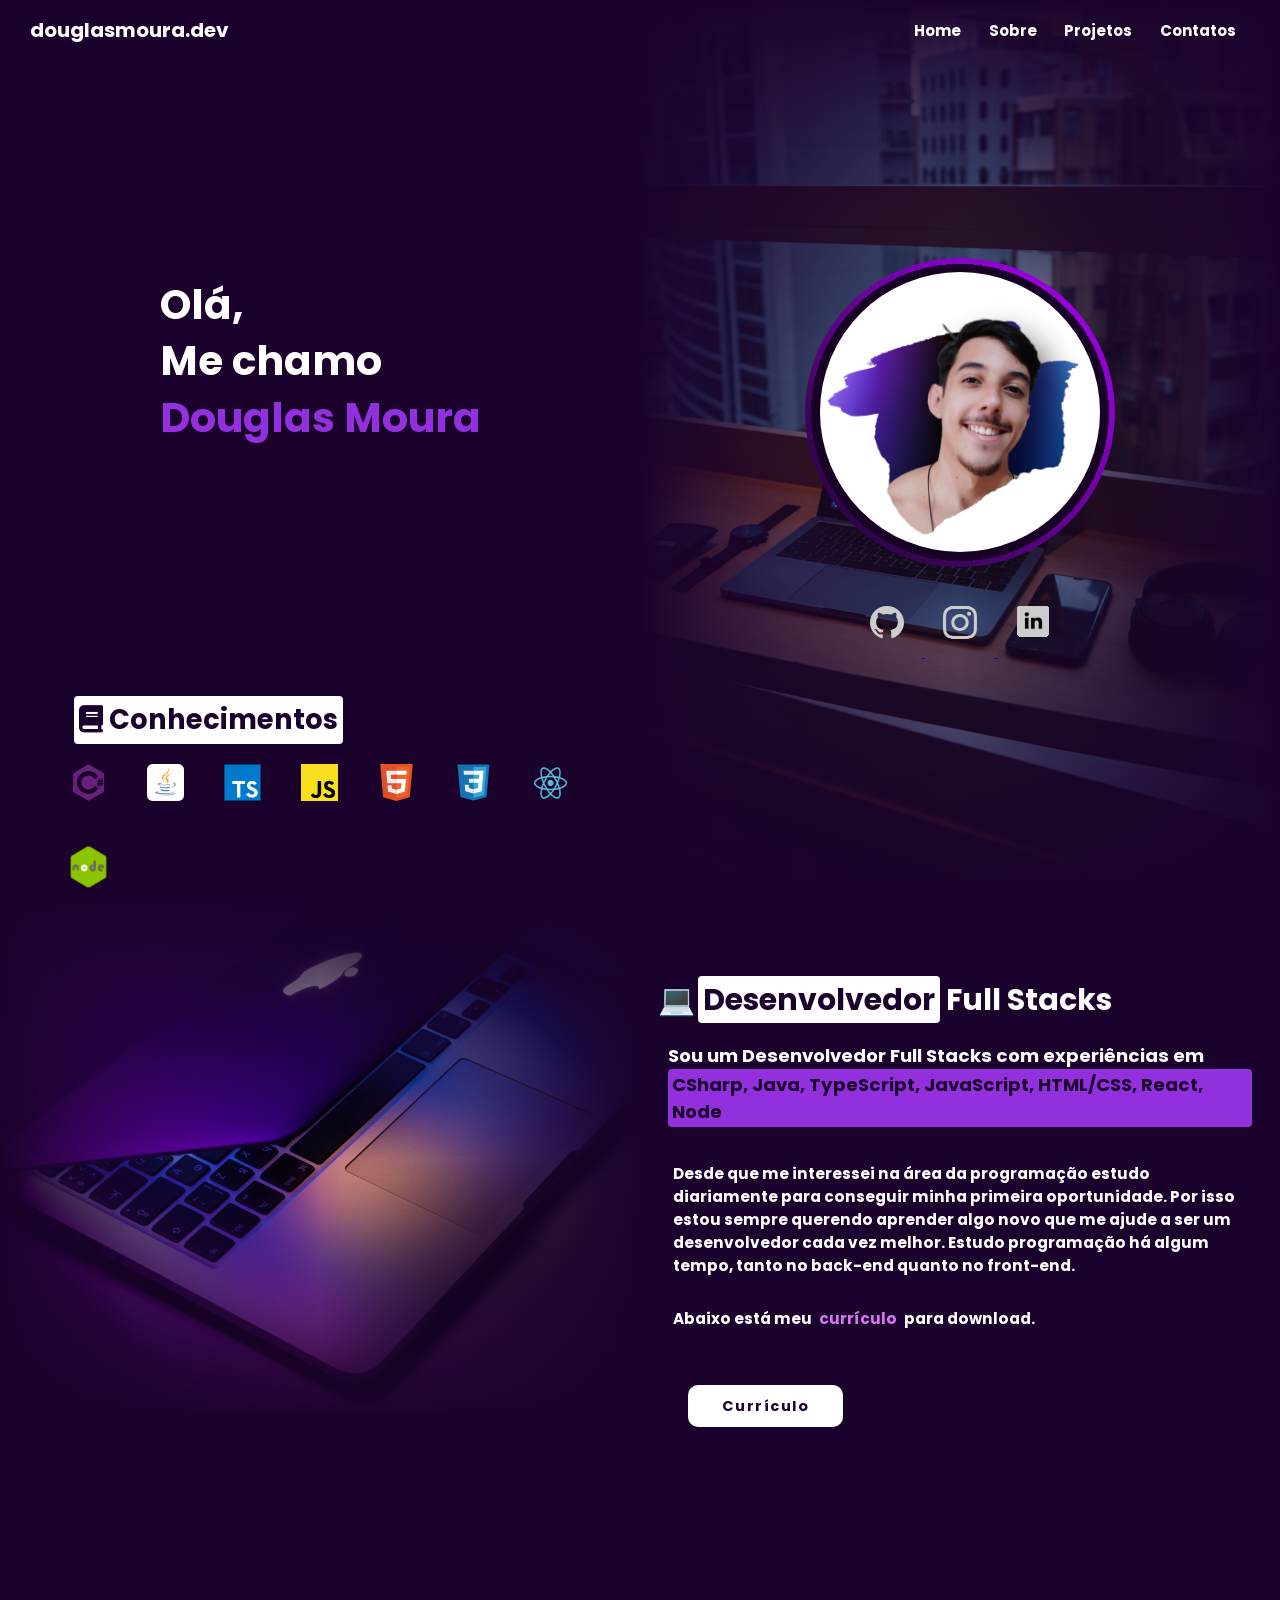
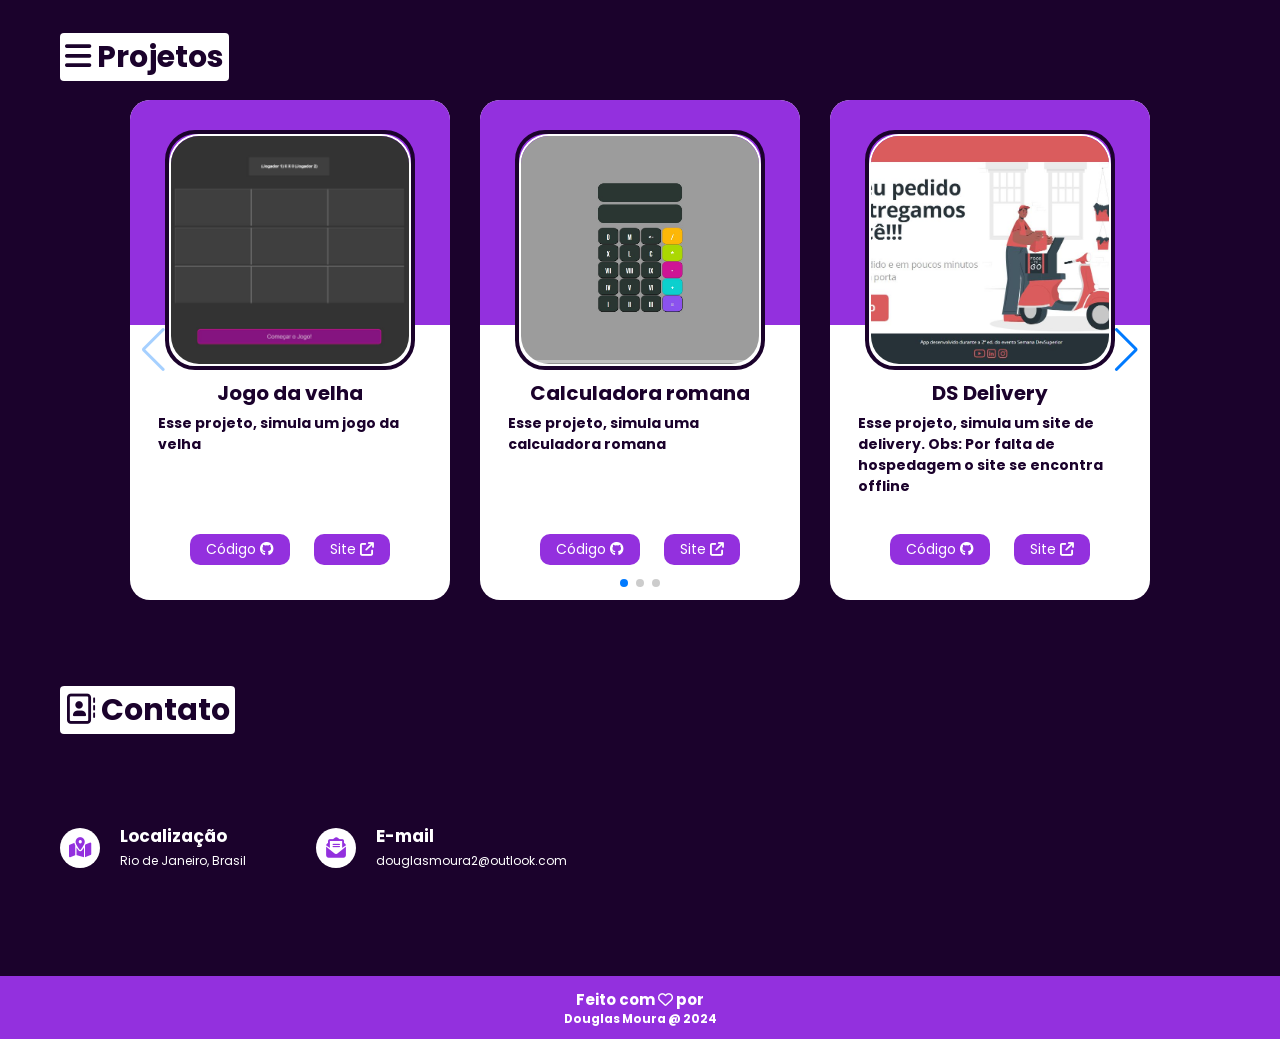
==== index.html @ cdcbdde0 "Finalizado" ====
<!DOCTYPE html>
<html lang="pt-BR">
<head>
    <meta charset="UTF-8">
    <meta name="viewport" content="width=device-width, initial-scale=1.0">

    <link rel="stylesheet" href="style.css">
    <link rel="stylesheet" href="https://cdnjs.cloudflare.com/ajax/libs/font-awesome/6.5.1/css/all.min.css" 
    integrity="sha512-DTOQO9RWCH3ppGqcWaEA1BIZOC6xxalwEsw9c2QQeAIftl+Vegovlnee1c9QX4TctnWMn13TZye+giMm8e2LwA==" 
    crossorigin="anonymous" referrerpolicy="no-referrer" />

    <link rel="stylesheet" href="https://cdn.jsdelivr.net/npm/swiper@11/swiper-bundle.min.css" />


    <title>Portfólio - Douglas Moura</title>
</head>
<body>
    <!-- Header -->
    <section id="header">
        <a class ="header-title" href="/">
            <h1>douglasmoura.dev</h1>
        </a>

        <nav class="navbar">
            <button class="menu-hamburguer"></button>
            <ul class="navbar-links">
            <li><a href="#person">Home</a></li>
            <li><a href="#about">Sobre</a></li>
            <li><a href="#projects">Projetos</a></li>
            <li><a href="#contacts">Contatos</a></li>
            </ul>
        </nav>
    </section>
    <!-- End Header -->

    <!-- Person -->
    <section id="person">
        <div class="person-content">
            <div class="person-name">
                <h1>Olá, <span></span></h1>
                <h1>Me chamo <span></span></h1>
                <h1>Douglas Moura <span></span></h1>
            </div>
            <div class="stacks-content">
                <h3><span><i class="fa-solid fa-book"></i> Conhecimentos</i></span></h3>

                    <ul class="stacks">
                        <li>
                            <div data="CSharp"><img src="./svg/csharp.svg"  alt="csharp-icon"></div>
                        </li>
                    
                        <li>
                            <div data="Java"><img src="./svg/java.svg" alt="java-icon"></div>
                        </li>
                        <li>
                            <div data="TypeScript"><img src="./svg/ts.svg" alt="ts-icon"></div>
                        </li>
                    
                        <li>
                            <div data="JavaScript"><img src="./svg/js.svg" alt="js-icon"></div>
                        </li>
                        
                        <li>
                            <div data="HTML"><img src="./svg/html.svg" alt="html-icon"></div>
                        </li>

                        <li>
                            <div data="CSS"><img src="./svg/css.svg" alt="css-icon"></div>
                        </li>
                        
                        <li>
                            <div data="React"><img src="./svg/react.svg" alt="react-icon"></div>   
                        </li>
                    
                        <li>
                            <div data="Node"> <img src="./svg/node.svg" alt="node-icon"></div>
                        </li>
                    </ul>
            </div>
        </div>

        <div class="person-background">
            <div class="wrapper-profile-photo">
                <img class="profile-photo" src="./img/photo-profile.jpg" alt="photo-douglas">
            </div>

            <div class="links">
                    <a data= "Github", href="https://github.com/douglasmoura" target="_blank">
                        <img src="./svg/logo-github.svg" alt="github-icon">
                    </a>
                    <a data= "instagram", href="https://www.instagram.com/dougras2_/" target="_blank">
                        <img src="./svg/logo-insta.svg" alt="instagram-icon"> 
                    </a>
                    <a data= "Linkedin", href="https://www.linkedin.com/in/douglasmourarj/" target="_blank">
                        <img src="./svg/logo-linkedin.svg" alt="linkedin-icon">
                    </a>
            </div>         
        </div>
    </section>
    <!-- End Person -->

    <!-- About -->
    <section id="about">
        <div class="background-about">
            <div class="img-wrapper">
                <img src="./img/img.2.jpg" alt="img2-notebook">
            </div>
        </div>

        <div class="box-about">
            <div class="section-subtitle">
                <h2>
                    <p>💻</p>
                    <p><span>Desenvolvedor</span> Full Stacks</p>
                </h2>
            </div>

            <h3>
                Sou um Desenvolvedor Full Stacks com experiências em
                <p>CSharp, Java, TypeScript, JavaScript, HTML/CSS, React, Node</p>
            </h3>

            <h4>
                Desde que me interessei na área da programação estudo diariamente para conseguir minha primeira oportunidade.
                Por isso estou sempre querendo aprender algo novo que me ajude a ser um desenvolvedor cada vez melhor.
                Estudo programação há algum tempo, tanto no back-end quanto no front-end.
            </h4>

            <h4>
                Abaixo está meu <p>currículo</p> para download.
            </h4>

            <div class="button-cta">
                <a href="public/document/CurriculoDouglas.pdf" download="Curriculo-Douglas-Moura" aria-label="Baixar Curriculo Douglas">Currículo</a>
                
            </div>
        </div>
    </section>
    <!-- End About -->

    <!-- Projects -->
    <section id="projects">
        <div class="projects-title">
            <h2>    
                <p><span><i class="fa-solid fa-bars"></i> Projetos</span></p>   
            </h2>
        </div> 

        <div class="container-projects">
            <div class="swiper mySwiper">

                <div class="swiper-wrapper">
                    
                <div class="swiper-slide">
                <div class="card-project">
                <div class="image-project">
                    <a href="https://douglasmoura.github.io/AV1-Jogo_da_velha-WEB/" target="_blank">
                        <img src="./img/Jogo-da-velha.jpg" alt="img-jogo-da-velha">
                    </a>
                </div>
                <span>Jogo da velha</span>
                <p>Esse projeto, simula um jogo da velha</p>
                <div class="cta-project">
                    <a href="https://github.com/douglasmoura/AV1-Jogo_da_velha-WEB" target="_blank">
                    Código
                    <i class="fa-brands fa-github"></i>
                    </a>
                    <a href="https://douglasmoura.github.io/AV1-Jogo_da_velha-WEB/" target="_blank">
                    Site
                    <i class="fa-solid fa-arrow-up-right-from-square"></i>
                    </a>
                </div>
                </div>
                </div>
                <div class="swiper-slide">
                <div class="card-project">
                <div class="image-project">
                    <a href="https://douglasmoura.github.io/APS-CalculadoraRomana-WEB/" target="_blank">
                    <img src="./img/calculadora-romana.jpg" alt="img-calculadora-romana">
                    </a>
                </div>
                <span>Calculadora romana</span>
                <p>Esse projeto, simula uma calculadora romana</p>
                <div class="cta-project">
                    <a href="https://github.com/douglasmoura/APS-CalculadoraRomana-WEB" target="_blank">
                    Código
                    <i class="fa-brands fa-github"></i>
                    </a>
                    <a href="https://douglasmoura.github.io/APS-CalculadoraRomana-WEB/" target="_blank">
                    Site
                    <i class="fa-solid fa-arrow-up-right-from-square"></i>
                    </a>
                </div>
                </div>
                </div>
                <div class="swiper-slide">
                <div class=" card-project">    
                <div class="image-project">
                    <a href="https://douglas-studios.netlify.app" target="_blank">
                        <img src="./img/Delivery.jpg" alt="img-delivery">
                    </a>
                </div>
                <span>DS Delivery</span>
                <p>Esse projeto, simula um site de delivery. Obs: Por falta de hospedagem o site se encontra offline</p>
                <div class="cta-project">
                    <a href="https://github.com/douglasmoura/dsdeliver-sds2" target="_blank">
                    Código
                    <i class="fa-brands fa-github"></i>
                    </a>
                    <a href="https://douglas-studios.netlify.app" target="_blank">
                    Site
                    <i class="fa-solid fa-arrow-up-right-from-square"></i>
                    </a>
                </div>
                </div>
                </div>
                <div class="swiper-slide">
                <div class=" card-project">
                <div class="image-project">
                    <a href="https://douglasmoura-dsvendas.netlify.app" target="_blank">
                    <img src="./img/Vendas.jpg" alt="img-vendas">
                    </a>
                </div>
                <span>DS Vendas</span>
                <p>Esse projeto, simula um site de vendas. Obs: Por falta de hospedagem o site se encontra offline</p>
                <div class="cta-project">
                    <a href="https://github.com/douglasmoura/projeto-sds3" target="_blank">
                    Código
                    <i class="fa-brands fa-github"></i>
                    </a>
                    <a href="https://douglasmoura-dsvendas.netlify.app" target="_blank">
                    Site
                    <i class="fa-solid fa-arrow-up-right-from-square"></i>
                    </a>
                </div>
                </div>
                </div>
                <div class="swiper-slide">
                    <div class="card-project">
                <div class="image-project">
                    <a href="https://dsmovie-douglasmoura.netlify.app" target="_blank">
                    <img src="./img/Filmes.jpg" alt="img-filmes">
                    </a>
                </div>
                <span>DS Movie</span>
                <p>Esse projeto, simula um site de filmes. Obs: Por falta de hospedagem o site se encontra offline</p>
                <div class="cta-project">
                    <a href="https://github.com/douglasmoura/dsmovie" target="_blank">
                    Código
                    <i class="fa-brands fa-github"></i>
                    </a>
                    <a href="https://dsmovie-douglasmoura.netlify.app" target="_blank">
                    Site
                    <i class="fa-solid fa-arrow-up-right-from-square"></i>
                    </a>
                </div>
                </div>
                </div>
            </div>
            <div class="swiper-button-next"></div>
            <div class="swiper-button-prev"></div>
            <div class="swiper-pagination"></div>
            </div>

    </section>
    <!-- End Projects -->

    <!-- Contacts -->
    <section id="contacts">
        <div class="contact-icon-content">
            <h2><span><i class="fa-regular fa-address-book"></i> Contato</span></h2>
        </div>
        <div class="contacts-icons-wrapper">
            <div class="contact-icon-content">
                <div class="contact-icon">
                    <i class="fa-solid fa-map-location-dot"></i>
                </div>
                <div class="contact-info">
                    <span>Localização</span>
                    <p>Rio de Janeiro, Brasil</p>
                </div>
            </div>
            <div class="contact-icon-content">
                <div class="contact-icon">
                    <i class="fa-solid fa-envelope-open-text"></i>
                </div>
                <div class="contact-info">
                    <span>E-mail</span>
                    <a href="mailto:douglasmoura2@outlook.com">douglasmoura2@outlook.com</a>
                </div>
            </div>
        </div>
    </section>
    <!-- End Contacts -->

    <!-- Footer -->

    <section id="footer">
        <div class="container-footer">
            <h2>Feito com <i class="fa-regular fa-heart"></i> por</h2>
            <h3>Douglas Moura @ 2024</h3>
        </div>
    </section>

    <!-- End Footer -->

    <!-- Swiper JS -->
    <script src="https://cdn.jsdelivr.net/npm/swiper@9/swiper-bundle.min.js"></script>

    <script src="script.js"></script>
</body>
</html>
---- style.css ----
@import url('https://fonts.googleapis.com/css2?family=Poppins:wght@400;500;700&display=swap');

/* Person */
*{
    margin: 0px;
    padding: 0px;
    box-sizing: border-box;
}

:root{
--color-white: white;
--color-background: rgb(27, 2, 44);
--color-purple: rgb(147, 48, 222);
}

html {
    scroll-behavior: smooth;
    font-size: 10px;
    background: var(--color-background);
}

body {
    font-family: 'Poppins', sans-serif;
}
/* Header */

#header {
    display: flex;
    justify-content: space-between;
    align-items: center;

    width: 100%;

    padding: 15px 30px;
    position: fixed;

    background: transparent;
    transition: all .3s ease-out;
    z-index: 2;
}

.header-title {
    text-decoration: none;
}

.header-title h1{
    color: var(--color-white);
    font-size: 2rem;

    transition: opacity .3s ease;
}

.header-title h1:hover{
    opacity: .8;  
    cursor: pointer;
}

.navbar{
    max-width: 350px;
    width: 100%;
}

.navbar-links{
    display: flex;
    align-items: center;
    justify-content: space-around;

    width: 100%;
}

.navbar-links li{
    list-style: none;

}

.navbar-links li a{
    text-decoration: none;
    color: var(--color-white);

    font-size: 1.5rem;
    font-weight: 700; 
}

.navbar-links li a:hover{
    opacity: .8; 
    cursor: pointer;
}

.menu-hamburguer {
    display: none;
}

@media (max-width: 560px) {
    .navbar {
        display: flex;
        justify-content: end;
    }

    .navbar-links {
        display: flex;
        flex-direction: column;

        width: 50%;
        height: 100vh;

        position: fixed;
        right: 0;
        top: 0;
        background: var(--color-purple);
        clip-path: circle(100px at 90% -20%); 
        pointer-events: none;
        transition: .6s ease-out;
    }
    .menu-hamburguer {
        display: block;
    
        padding: 0;
        margin-bottom: .4rem;
        border: none;
        border-top: 3px solid var(--color-white);
    
        background: transparent;
        transition: all .3s ease-in-out;
    
        z-index: 1;
    }
    
    .menu-hamburguer:hover {
        opacity: .8;
        cursor: pointer;
    }
    
    .menu-hamburguer::before,
    .menu-hamburguer::after {
        content: "";
        display: block;
        width: 25px;
        height: 3px;
    
        margin-top: .6rem;
    
        background: var(--color-white);
    }
    
    
      /* ATIVO */
    
    .navbar.active .navbar-links {
        clip-path: circle(1400px at 90% -18%);
        pointer-events: all;
    }
    
    .navbar.active .menu-hamburguer {
        border-top-color: transparent;
    }
    
    .navbar.active .menu-hamburguer::before {
        transition: all .2s ease-in-out;
        transform: rotate(-45deg) translate(-2px, -1px);
    }
    
    .navbar.active .menu-hamburguer::after {
        transition: all .2s ease-in-out;
        transform: rotate(45deg) translate(-7px, -5px);
    }
    
}

@media (min-width: 1840px) {
.header-title h1 {
    font-size: calc(1vw + .8rem);
}

.navbar {
    max-width: 25vw;
}

.navbar-links li {
    margin: 1rem;
}

.navbar-links li a {
    font-size: calc(1vw + .3rem);
}
}

/* End Header */

/* Person */
#person{
    height: 100vh;
    width: 100%;
    
    display: flex;
    align-items: center;

    background: var(--color-background);
}

.person-content{
    height: 100%;
    width: 50%;

    padding: 3rem;

    display: flex;
    justify-content: center;
    align-items: center;

    flex-direction: column;

    background: var(--color-background);
}

.person-content div h1 {
    padding: 0px 4px;
    color: transparent;

    position: relative;

    font-size: calc(2vw + 1.5rem);
    line-height: calc(3vw + 1.8rem);

    animation:written_text .8s ease forwards;
    
    
}

.person-content div h1:nth-child(1){
    animation-delay: .5s; 
}
.person-content div h1:nth-child(2){
    animation-delay: 1s;  
}
.person-content div h1:nth-child(3){
    animation:written_text_name 0.8s ease forwards;
    animation-delay: 1.5s;   
}

.person-content div h1 span{
    position: absolute; 
    top: 0p;
    left: 0p;

    width: 0px;
    height: 100%;
    background: var(--color-background);

    animation:written_text_box 2.5s ease;
}

.stacks-content{
    display: flex;
    justify-content: center;

    margin: 5rem 0rem 2rem;
    flex-direction: column;

    padding: 0px 20px;
}

.person-name {
    margin-top: 11rem;
    padding: 200px 20px;
}

.stacks-content h3 {
    padding: 0px 4px;
    color: transparent;

    position: relative;

    font-size: calc(1.5vw + .8rem);
    
    margin-left: 20px;
}


.stacks-content h3 span{
    padding: 3px 5px;
    border-radius: 4px;
    display: inline-block;
    color: var(--color-background);
    background: var(--color-white);
    
    
}

.stacks{
    display: flex;
    align-items: center;
    flex-wrap: wrap;
    flex-direction: row;
}

.stacks li{
    display: flex;
    align-items: center;

    position: relative;

    margin: 10px;
    padding: 10px;

    list-style: none;
}

.stacks li img{
    width: calc(2.5vw + 0.5rem);
    height: auto;

    transition: transform .3s;

}

.stacks li div img:hover{
    transform: scale(1.2);
    cursor: pointer;
}

.stacks li div:hover::after{
    content: attr(data);
    position: absolute;
    
    top: 8rem;
    left: 20px;
    width: 20px;
    height: 20px;

    color: var(--color-white);
    font-size: 1.25vh;
}

/* sm */
@media (max-width: 376px) {
    .person-name {
    padding: 0px 10px;
    }

    .stacks-content {
    padding: 0px 10px;
    }

    .stacks-content h3 {
    margin-left: 10px;
    }

    .stacks {
    margin-top: 10px;
    }

    .stacks li {
    margin: 0px;
    }

    .stacks li img {
    width: calc(3.5vw + 0.5rem);
    }

    .stacks li div:hover::after{
        top: calc(5vw + 1rem);
        left: calc(1vw + 0.5rem);
    }
}

/* sm -> md */
@media (min-width: 377px) and (max-width: 768px) {
    .person-name {
    padding: 0px 10px;
    }

    .stack-content {
    padding: 0px 15px;
    }

    .stacks-content h3 {
    margin-left: 10px;
    }

    .stacks {
    margin-top: 10px;
    }

    .stacks li {
    margin: 0px;
    }

    .stacks li img {
    width: calc(3.2vw + 0.5rem);
    }

    .stacks li div:hover::after{
        top: calc(5vw + 1rem);
        left: calc(1vw + 0.5rem);
    }
}

@media (max-width: 1000px) and (orientation: landscape) {
    .stacks li div:hover::after {
    font-size: 1.3vw;
    }

    .stacks-content h3 {
    font-size: 1vw;
    }
}

.person-background{
    height: 100vh;
    width: 50%;

    display: flex;
    justify-content: center;
    align-items: center;

    position: relative;
    flex-direction: column;

    background-image: url(./img/img1.jpg);
    background-size: cover;
    background-position: top center;

    z-index: 1;
}

.person-background::after{
    content: "";
    position: absolute;
    top: 0;
    left: 0;

    height: 100%;
    width: 100%;

    z-index: -1;

    background: 
    linear-gradient(270deg, transparent 50%, var(--color-background)),
    linear-gradient(180deg, transparent 50%, var(--color-background)),
    linear-gradient(90deg, transparent 50%, var(--color-background)),
    linear-gradient(0deg, transparent 50%, var(--color-background))
}

.wrapper-profile-photo{
    display: flex;
    justify-content: center;
    align-items: center;
    
    padding: calc(1vw + 0.2rem);
    margin: 20px 15px;

    border-radius: 50%;

    background: 
    radial-gradient(rgba(0,0,0,0.15), 67%, transparent 0),
    radial-gradient(rgb(27, 2, 44), 68%, transparent 0),
    linear-gradient(to top right, rgb(25, 4, 39) 0%, rgb(173, 2, 252) 100%);

}

.profile-photo{
    max-width: 280px;
    width: 100%;
    border-radius: 50%;
}

.links a img{
    width: calc(2vw + 0.8rem);
    height: calc(2vw + 0.8rem);

    margin: calc(0.8vw + 0.8rem);
    filter: brightness(.8);
    transition: all transform .3s ease; 
}

.links a img:hover{
    transform: scale(1.2);
    filter: brightness(1);
}

.links a img:hover::after{
    content: attr(data);
    position: absolute;
    top: 50px;
    left: .3rem;
    
    font-size: 1.5rem;
    width: 20px;
    height: 20px;

    color: var(--color-white);
}

@media (max-width: 768px) {
    .links a img {
    width: 20px;
    height: 20px;
    }
}


@media (max-width: 1440px) and (orientation: landscape) {
    .profile-photo {
    width: 45vh;
    }
}

@media (min-width: 1440px) {
    .profile-photo {
    width: 25vw;
    max-width: initial;
    }
}
/* End Person */

/* About */
#about{
    height: auto;
    width: 100%;
    background: var(--color-background);

    display:flex;
    color: var(--color-white);
}

.background-about{
    width: 50%;
    height: 100%;

    display: flex;
    justify-content: center;
    align-items: center;
}

.img-wrapper{
    height: 100%;
    width: 100%;
    
    position: relative;
}

.img-wrapper::after{
    content: "";
    position: absolute;
    top: 0;
    left: 0;

    height: 100%;
    width: 100%;


    background: 
    linear-gradient(.75turn, transparent 50%, var(--color-background)),
    linear-gradient(.50turn, transparent 50%, var(--color-background)),
    linear-gradient(.25turn, transparent 50%, var(--color-background)),
    linear-gradient(.0turn, transparent 50%, var(--color-background))

}

.img-wrapper img{
    height: 100%;
    width: 100%;

    object-fit: cover;
}

.box-about{
    display: flex;
    justify-content: center;
    flex-direction: column;

    width: 50%;
    padding: 3rem;
    margin: 6rem 0rem;
}

.box-about h3{
    margin: 3rem;
    font-size: calc(.8vw + .8rem);
}

.box-about h3 p{
    display: inline-block;

    width: fit-content;
    padding: 2px 4px;
    border-radius: 4px;

    color: var(--color-background);
    background: var(--color-purple);
}

.box-about h4{
    margin: 1rem 3rem;
    font-size: calc(.8vw + .5rem);
}

.box-about h4 p{
    display: inline;
    padding: 2px 4px;

    color: rgb(212, 118, 246);
    
}

.section-subtitle h2 p {
    display: inline-block;
    font-size: calc(1.4vw + 1.2rem);
}

.section-subtitle h2 p:nth-child(2) span{
    padding: 3px 5px;
    border-radius: 4px;

    color: var(--color-background);
    background: var(--color-white); 
}

.button-cta{
    display: flex;

    max-width: 190px;
    margin: 4rem 3rem;
}

.button-cta a{
    display: inline-block;

    padding: calc(0.2vw + 0.8rem) calc(2vw + 0.8rem);
    margin-bottom: 3rem;

    font-size: calc(.7vw + .55rem);
    font-family: 'Poppins', sans-serif;
    font-weight: 700;
    letter-spacing: .15rem;
    
    color: var(--color-background);
    background: var(--color-white);
    text-align: center;
    text-decoration: none;


    border-radius: 10px;
    cursor: pointer;
}

.button-cta a:hover{
    opacity: .7;
    transform: scale(1.05);
}

/* sm */
@media (max-width: 375px) {
    .box-about {
    padding: 1rem
    }

    .section-subtitle p {
    font-size: 2rem;
    }

    .box-about h3 {
    margin: 2rem 1rem;
    }

    .box-about h4 {
    margin: 1rem;
    }

}

@media (min-width: 376px) and (max-width: 768px) {
    .box-about {
    padding: 1.3rem;
    }

    .section-subtitle p {
    font-size: 2rem;
    }

    .box-about h3 {
    margin: 1.5rem 1rem;
    }

    .box-about h4 {
    margin: 1.5rem;
    }
}

@media (min-width: 768px) and (max-width: 1440px) {
    .box-about {
    padding: 1.8rem;
    }

    .section-subtitle p {
    font-size: 2.5rem;
    }

    .box-about h3 {
    margin: 2rem 1rem;
    }

    .box-about h4 {
    margin: 1.5rem;
    }
}

/* End About */

/* Projects */
#projects{
    height: auto;
    width: 100%;
    background: var(--color-background);

    display:flex;
    flex-direction: column;

}

.projects-title h2{
    margin-top: 60px;
    padding: 0rem 0rem 0rem 6rem;

    font-size: 3rem;
    display: inline-block;
    
}

.projects-title span{
    
    padding: 3px 5px;
    border-radius: 4px;

    color: var(--color-background);
    background: var(--color-white); 
}

.container-projects{
    height: 100%;
    width: 100%;

    display: flex;
    justify-content: center;
    align-items: center;
}

.swiper{
    height: 500px;
    width: 100%;
    max-width: 1020px;
    
    display: flex;
    align-items: center;
    justify-content: center;
    flex-direction: row;

    height: 500px;
    margin-top: 2rem;
    padding: 0px 20px;

    color: var(--color-background); 

}
.card-project{
    height: 100%;
    width: 100%;

    padding: 30px 20px 20px;
    
    position: relative;
    background: var(--color-white);

    display: flex;
    align-items: center;
    flex-direction: column;

    border-radius: 20px;

    z-index: 1;
}

.card-project::after{
    content: "";
    position: absolute;
    top: 0;
    left: 0;

    height: 45%;
    width: 100%;

    background: var(--color-purple);
    border-radius: 20px 20px 0px 0px;

    z-index: -1;
}

.image-project {
    max-height: 240px;
    max-width: 250px;

    height: 100%;
    width: 100%;
    position: relative;
    
    overflow: hidden;
    border-radius: 30px;
    

    border:  4px solid var(--color-background);

    margin: 0 auto;
}

.image-project a img {
    height: 100%;
    width: 100%;
    object-fit: cover;

    border-radius: 30px;
    
    position: absolute;
    top: 0;
    left: 0;
    
    border: 2px solid var(--color-white);

    transition: transform .3s ease-out;
    cursor: pointer;
}

.image-project img:hover {
    transform: scale(1.1);
}

.card-project span{
    color: var(--color-background);
    font-weight: bold;
    font-size: 2rem;

    margin: .75rem auto .5rem auto;
}

.card-project p{
    color: var(--color-background);
    font-weight: bold;
    font-size: 1.4rem;
    margin: 0rem .75rem;
}

.cta-project {
    width: 200px;
    margin: auto auto 15px auto;

    display: flex;
    align-items: center;
    justify-content: space-between;
}

.cta-project a{
    padding: 5px 16px;
    font-size: 1.4rem;
    
    color: var(--color-white);
    background: var(--color-purple);

    border-radius: 10px;

    text-decoration: none;

    transition: opacity .3s ease;
    
}

.cta-project a:hover{
    opacity: .7;
    transform: scale(1.1);
    
    
}
@media (max-width: 375px) {
    .swiper-slide span {
    font-size: 1.5rem;
    }

    .swiper-slide p {
    font-size: 1rem;
    }
}

@media (max-width: 1000px) {
    .swiper {
    max-width: 700px;
    }
}

@media (max-width: 700px) {
    .swiper {
    max-width: 350px;
    }
}

@media (min-width: 1840px) {
    .projects-title h2 {
    font-size: calc(1.4vw + 1.8rem);
    }

    .swiper {
    max-width: calc(30vw + 15rem + 30%);
    height: calc(19vw + 22.5rem);
    }

    .image-project {
    max-width: calc(10vw + 11rem);
    max-height: calc(10vw + 10rem);
    }

    .card-project span {
    font-size: calc(1vw + .25rem);
    margin: 0.5vw auto 0.5vw;
    }

    .card-project p {
    font-size: calc(.7vw + .2rem);
    }

    .cta-project {
    width: auto;
    }

    .cta-project a {
    padding: 1rem 2rem;
    font-size: 0.8vw;
    margin-right: 1vw;
    }
}

/* End Projects*/

/* Contacts */
#contacts{
    display: flex;
    flex-direction: column;

    width: 100%;

    margin: 3vw 0vw 5vw;
    background: var(--color-background);

    color: var(--color-white);
}

.contact-icon-content h2{
    margin: 3rem 3rem 3rem 0rem;
    padding: 1rem 1rem 1rem 0rem;

    font-size: 3rem;
}

.contact-icon-content h2 span{
    
    padding: 3px 5px;
    border-radius: 4px;

    color: var(--color-background);
    background: var(--color-white); 
}
.contacts-icons-wrapper{
    display: flex;
    align-items: center;
    flex-direction: row;
    flex-wrap: wrap;
}

.contact-icon-content{
    display: flex;
    align-items: center;
    flex-direction: row;

    margin: 0rem 0rem 3rem 5rem;
    padding: 1rem;
}

.contact-icon{
    height: 40px;
    width: 40px;

    display: flex;
    justify-content: center;
    align-items: center;

    margin-right: 2rem;

    background: var(--color-white);
    padding: 1rem;
    border-radius: 50%;

}

.contact-icon i{
    font-size: 2rem;
    color: var(--color-purple);
}

.contact-info span{
    font-size: 1.7rem;
    font-weight: bold;

}

.contact-icon p{
    margin: .25rem 0rem;
}

.contact-info p{
    font-size: 1.2rem;
    display: block;
    margin: .25rem 0rem;

    text-decoration: none;
    color: var(--color-white);

}

.contact-info a{
    font-size: 1.2rem;
    display: block;
    margin: .25rem 0rem;

    text-decoration: none;
    color: var(--color-white);

}

.contact-info a:hover{
    transition: color .3 ease;
    color: var(--color-purple);

}

@media (min-width: 1840px) {
    .contact-icon-content h2 {
    font-size: calc(1.4vw + 1.8rem);
    }

    .contact-icon {
    width: 3vw;
    height: 3vw;
    }

    .contact-icon i {
    font-size: 1vw;
    }

    .contact-info span {
    font-size: 1.1vw;
    }

    .contact-info p {
    font-size: .7vw;
    }

    .contact-info a {
    font-size: .7vw;
    }
}

/* End Contacts */

/* Footer */

#footer{
    height: auto;
    width: 100%;

    padding: calc(.1vw + 1rem) 0vw;

    display: flex;
    justify-content: center;
    align-items: center;

    margin-top: auto;


    /*background: rgb(123, 42, 166);*/
    background: var(--color-purple);
}

.container-footer{
    
    display: flex;
    justify-content: center;
    align-items: center;

    flex-direction: column;

    color: var(--color-white);

}

.container-footer h2 i{
    transition: transform .3 ease;
}

.container-footer h2 i:hover{
    transform: scale(1.2);
    cursor: pointer;
}

@media (min-width: 1840px) {
    .container-footer h2 {
    font-size: calc(1vw + .2rem);
    }

    .container-footer h3 {
    font-size: .8vw;
    }
}

@keyframes written_text { 
    100%{
        color: var(--color-white);
}
}

@keyframes written_text_name { 
    100%{
        color: var(--color-purple);
}
}

@keyframes written_text_box { 
    50%{
        width: 100%;
        left: 0;
}
    100%{
        width: 0;
        left: 100%;
}
}
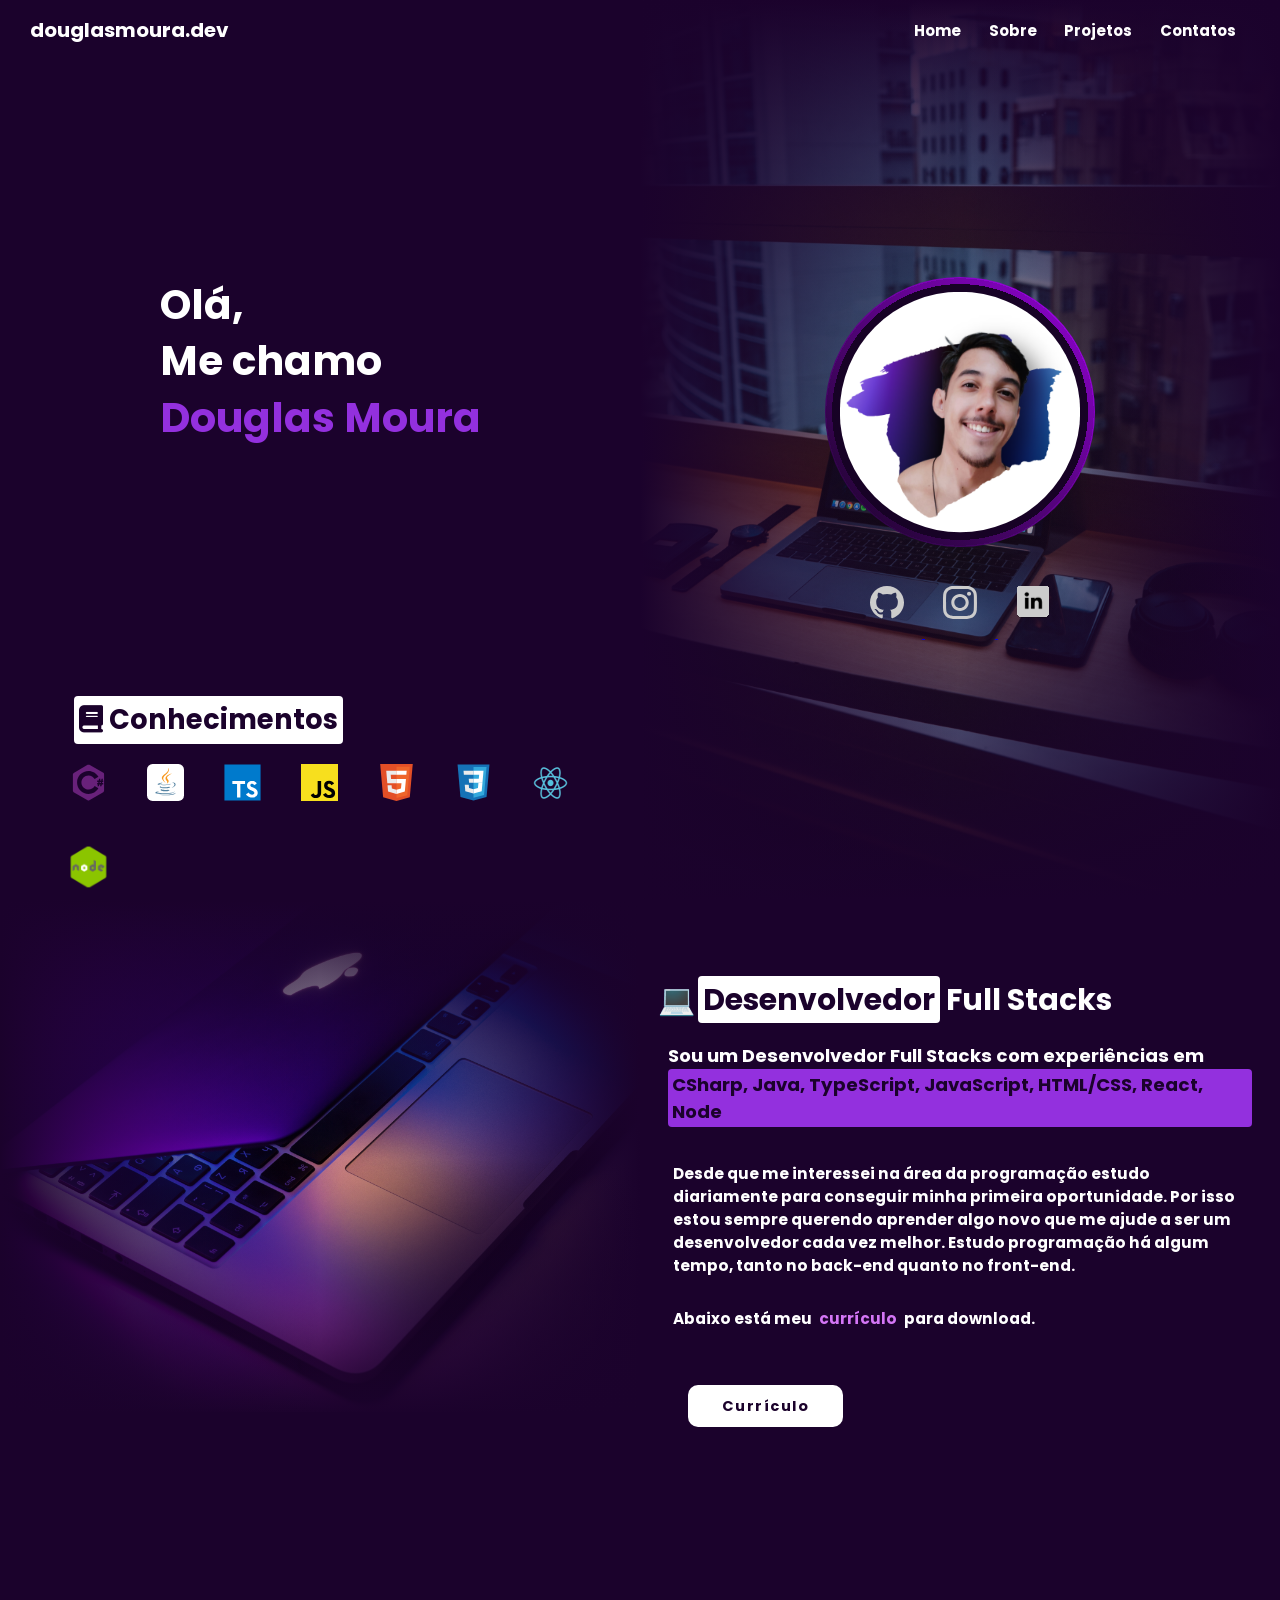
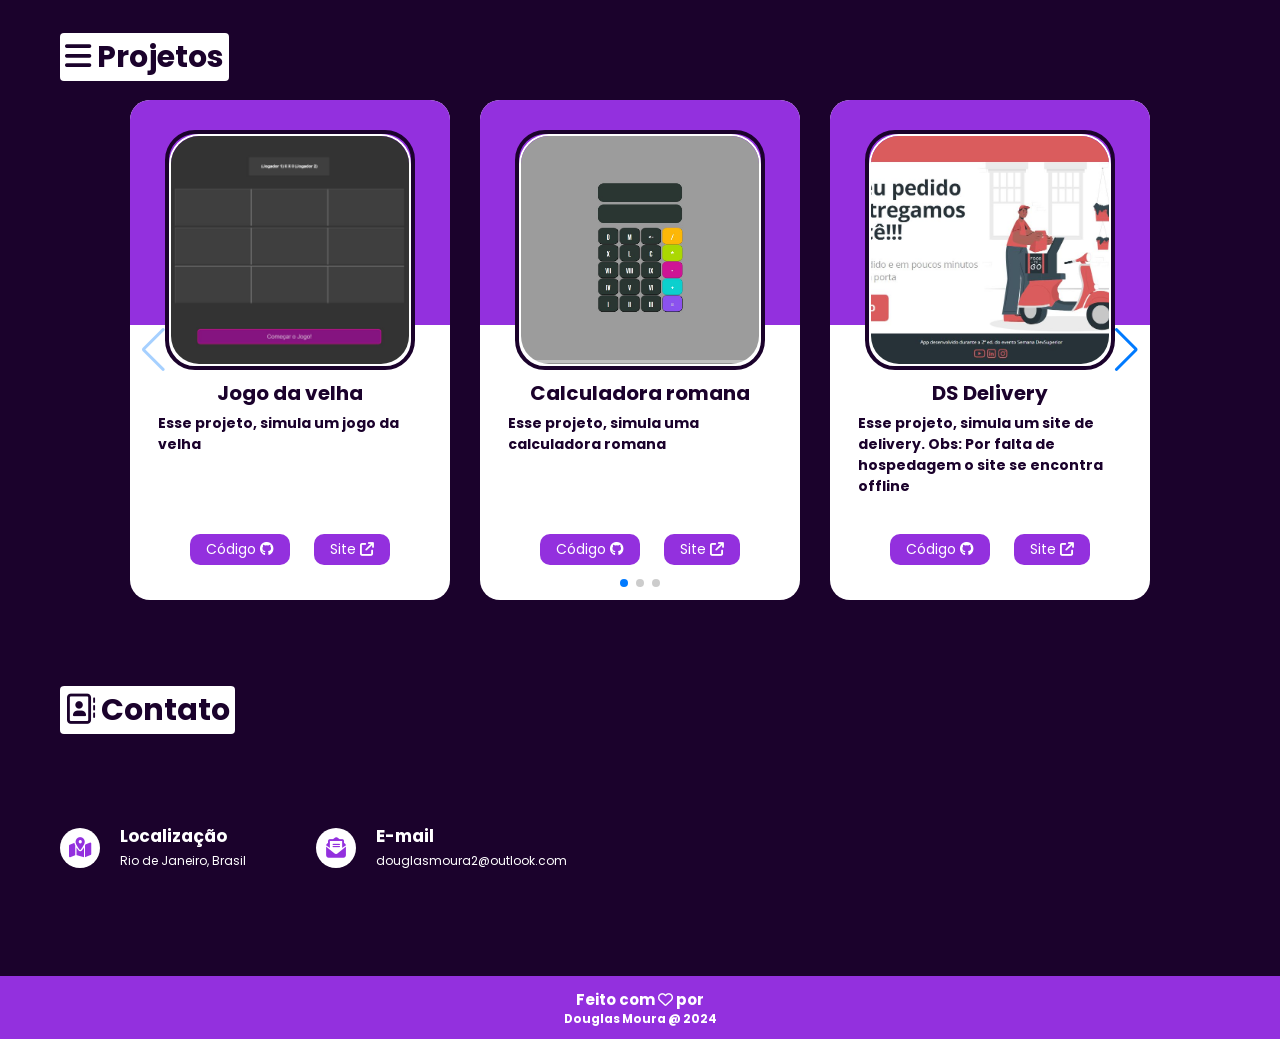
==== commit 14f1cf75: "navbar redimensionamento" ====
--- a/index.html
+++ b/index.html
@@ -81,7 +81,7 @@
 
         <div class="person-background">
             <div class="wrapper-profile-photo">
-                <img class="profile-photo" src="./img/photo-profile.jpg" alt="photo-douglas">
+                <img src="./img/photo-profile.jpg" alt="photo-douglas">
             </div>
 
             <div class="links">
--- a/style.css
+++ b/style.css
@@ -100,8 +100,8 @@
         display: flex;
         flex-direction: column;
 
-        width: 50%;
-        height: 100vh;
+        width: 40%;
+        height: 50vh;
 
         position: fixed;
         right: 0;
@@ -441,7 +441,10 @@
     linear-gradient(0deg, transparent 50%, var(--color-background))
 }
 
-.wrapper-profile-photo{
+.wrapper-profile-photo img{
+
+    max-width: 380px;
+    width: 100%;
     display: flex;
     justify-content: center;
     align-items: center;
@@ -452,17 +455,12 @@
     border-radius: 50%;
 
     background: 
-    radial-gradient(rgba(0,0,0,0.15), 67%, transparent 0),
-    radial-gradient(rgb(27, 2, 44), 68%, transparent 0),
+    radial-gradient(rgba(0,0,0,0.15), 70%, transparent 0),
+    radial-gradient(rgb(27, 2, 44), 67%, transparent 0),
     linear-gradient(to top right, rgb(25, 4, 39) 0%, rgb(173, 2, 252) 100%);
 
 }
 
-.profile-photo{
-    max-width: 280px;
-    width: 100%;
-    border-radius: 50%;
-}
 
 .links a img{
     width: calc(2vw + 0.8rem);
@@ -500,15 +498,17 @@
 
 
 @media (max-width: 1440px) and (orientation: landscape) {
-    .profile-photo {
-    width: 45vh;
+    .wrapper-profile-photo img{
+    width: 30vh;
+
     }
 }
 
 @media (min-width: 1440px) {
-    .profile-photo {
+    .wrapper-profile-photo img{
     width: 25vw;
     max-width: initial;
+    
     }
 }
 /* End Person */
@@ -633,7 +633,7 @@
     font-family: 'Poppins', sans-serif;
     font-weight: 700;
     letter-spacing: .15rem;
-    
+
     color: var(--color-background);
     background: var(--color-white);
     text-align: center;
@@ -1117,6 +1117,8 @@
     }
 }
 
+/* End Footer */
+
 @keyframes written_text { 
     100%{
         color: var(--color-white);
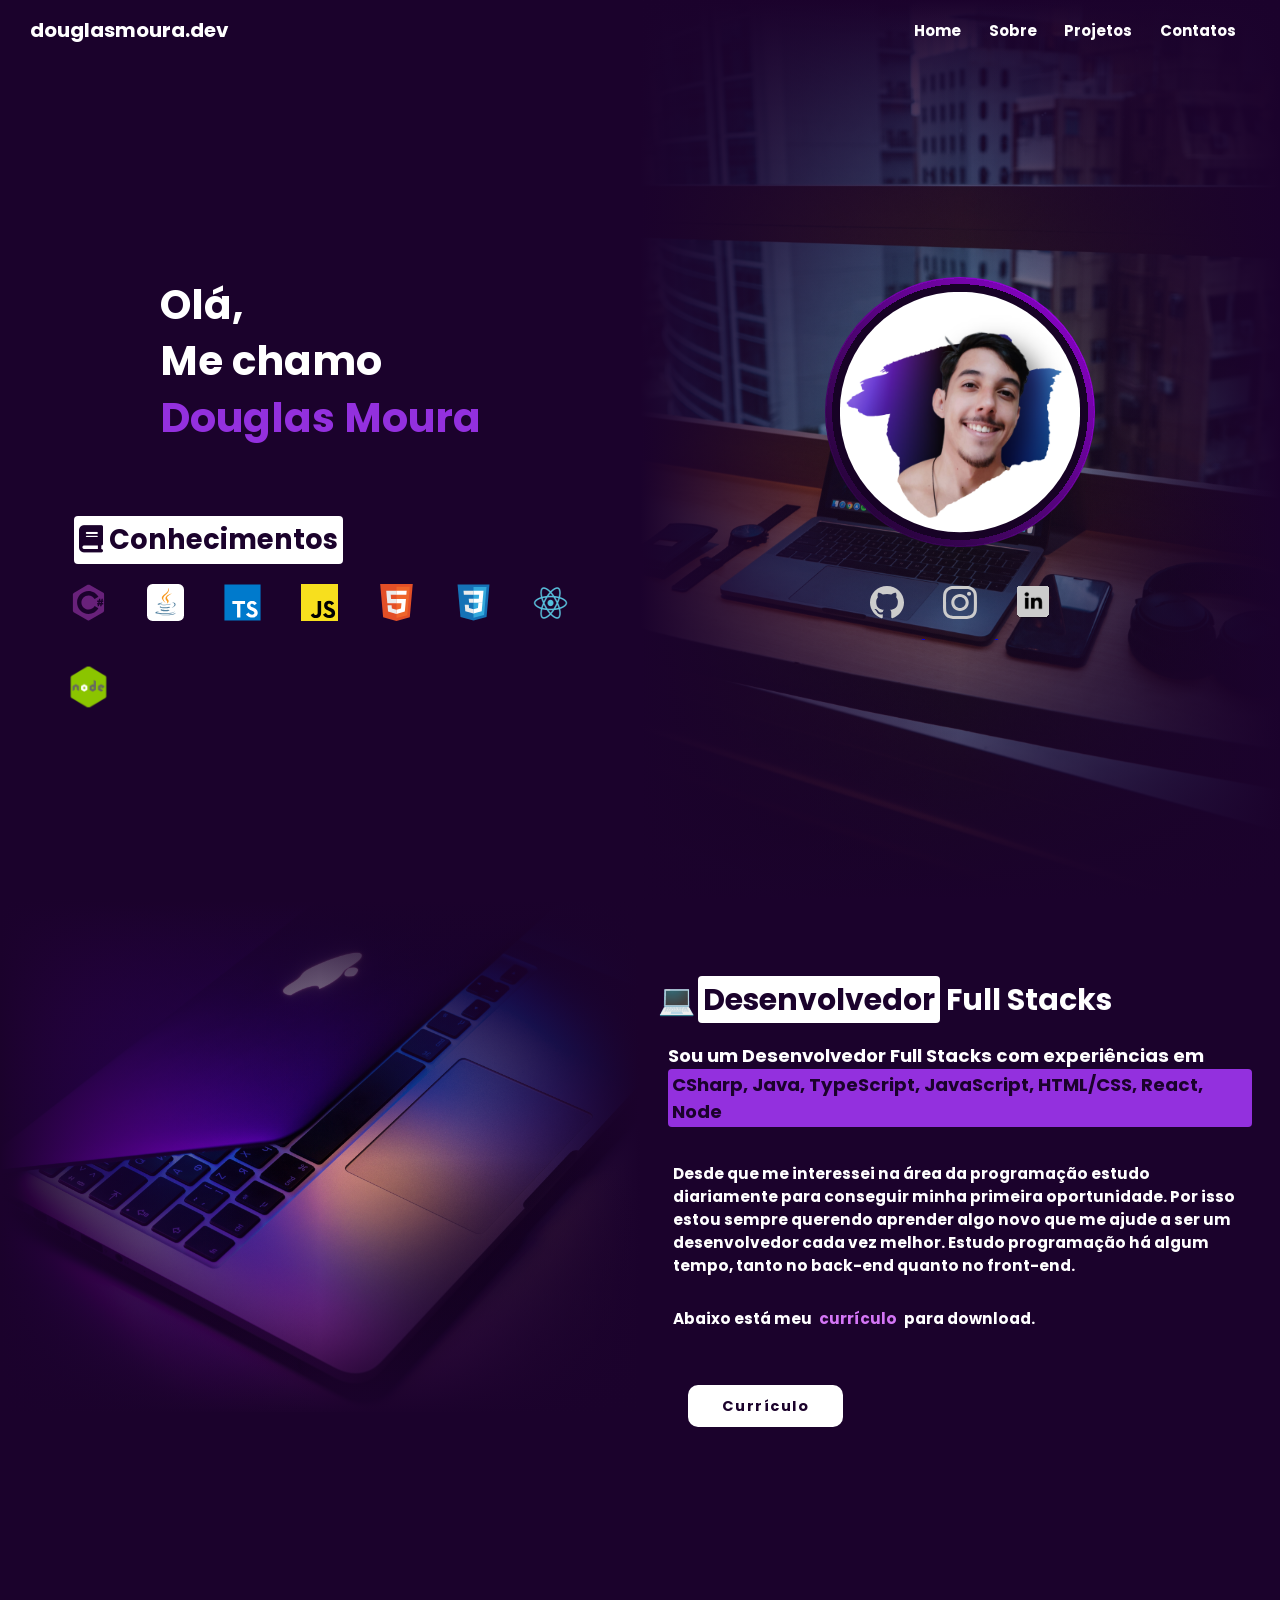
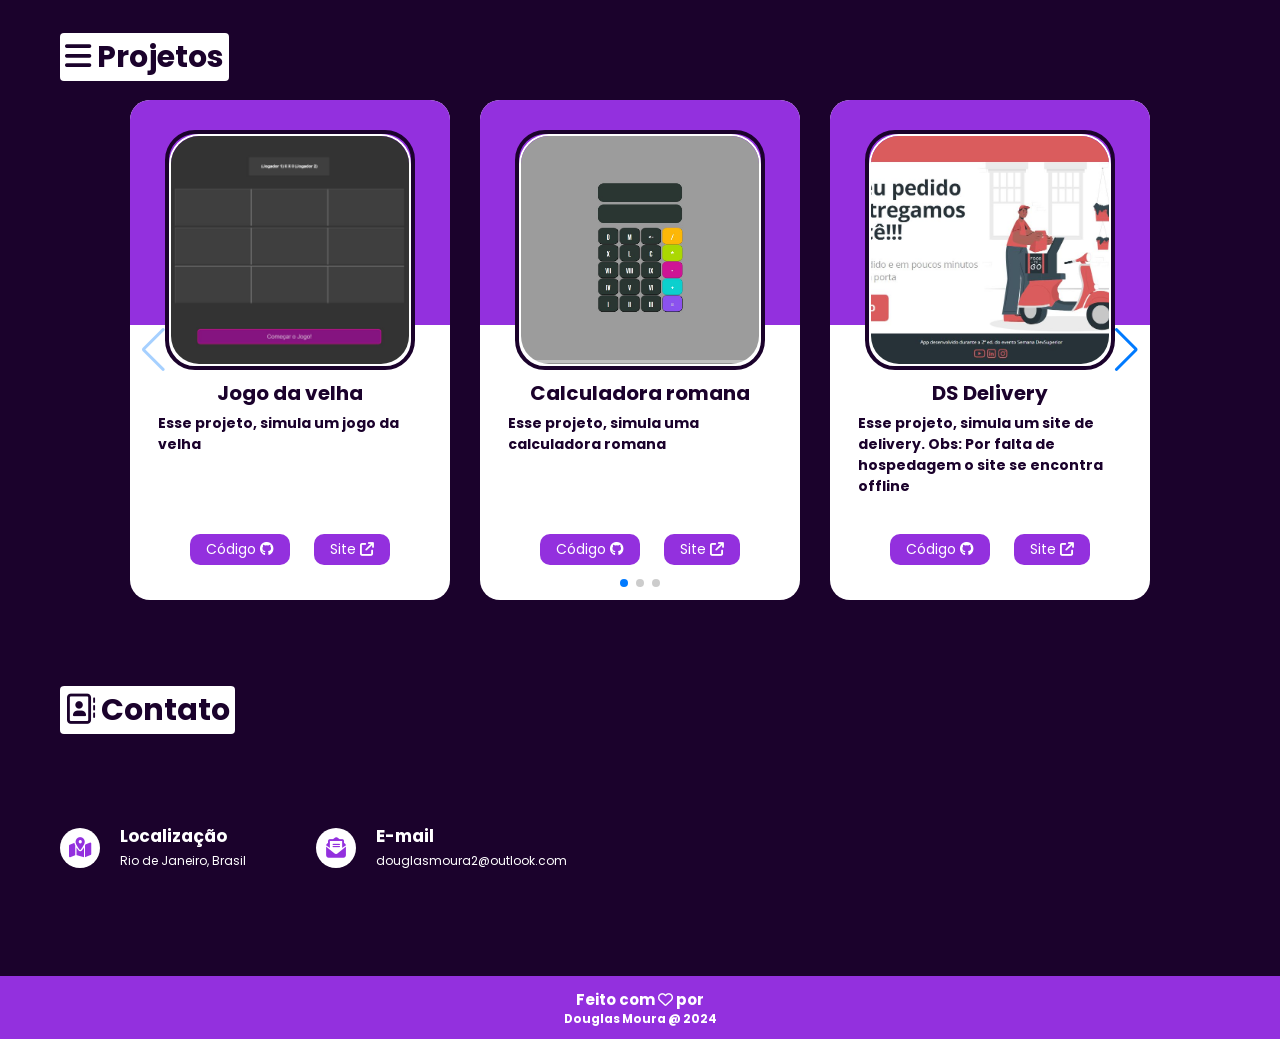
==== commit d9234b84: "link código fonte" ====
--- a/index.html
+++ b/index.html
@@ -17,7 +17,7 @@
 <body>
     <!-- Header -->
     <section id="header">
-        <a class ="header-title" href="/">
+        <a class ="header-title" href="https://github.com/douglasmoura/portfolio" target="_blank">
             <h1>douglasmoura.dev</h1>
         </a>
 
--- a/style.css
+++ b/style.css
@@ -261,7 +261,7 @@
 
 .person-name {
     margin-top: 11rem;
-    padding: 200px 20px;
+    padding: 20px 20px;
 }
 
 .stacks-content h3 {
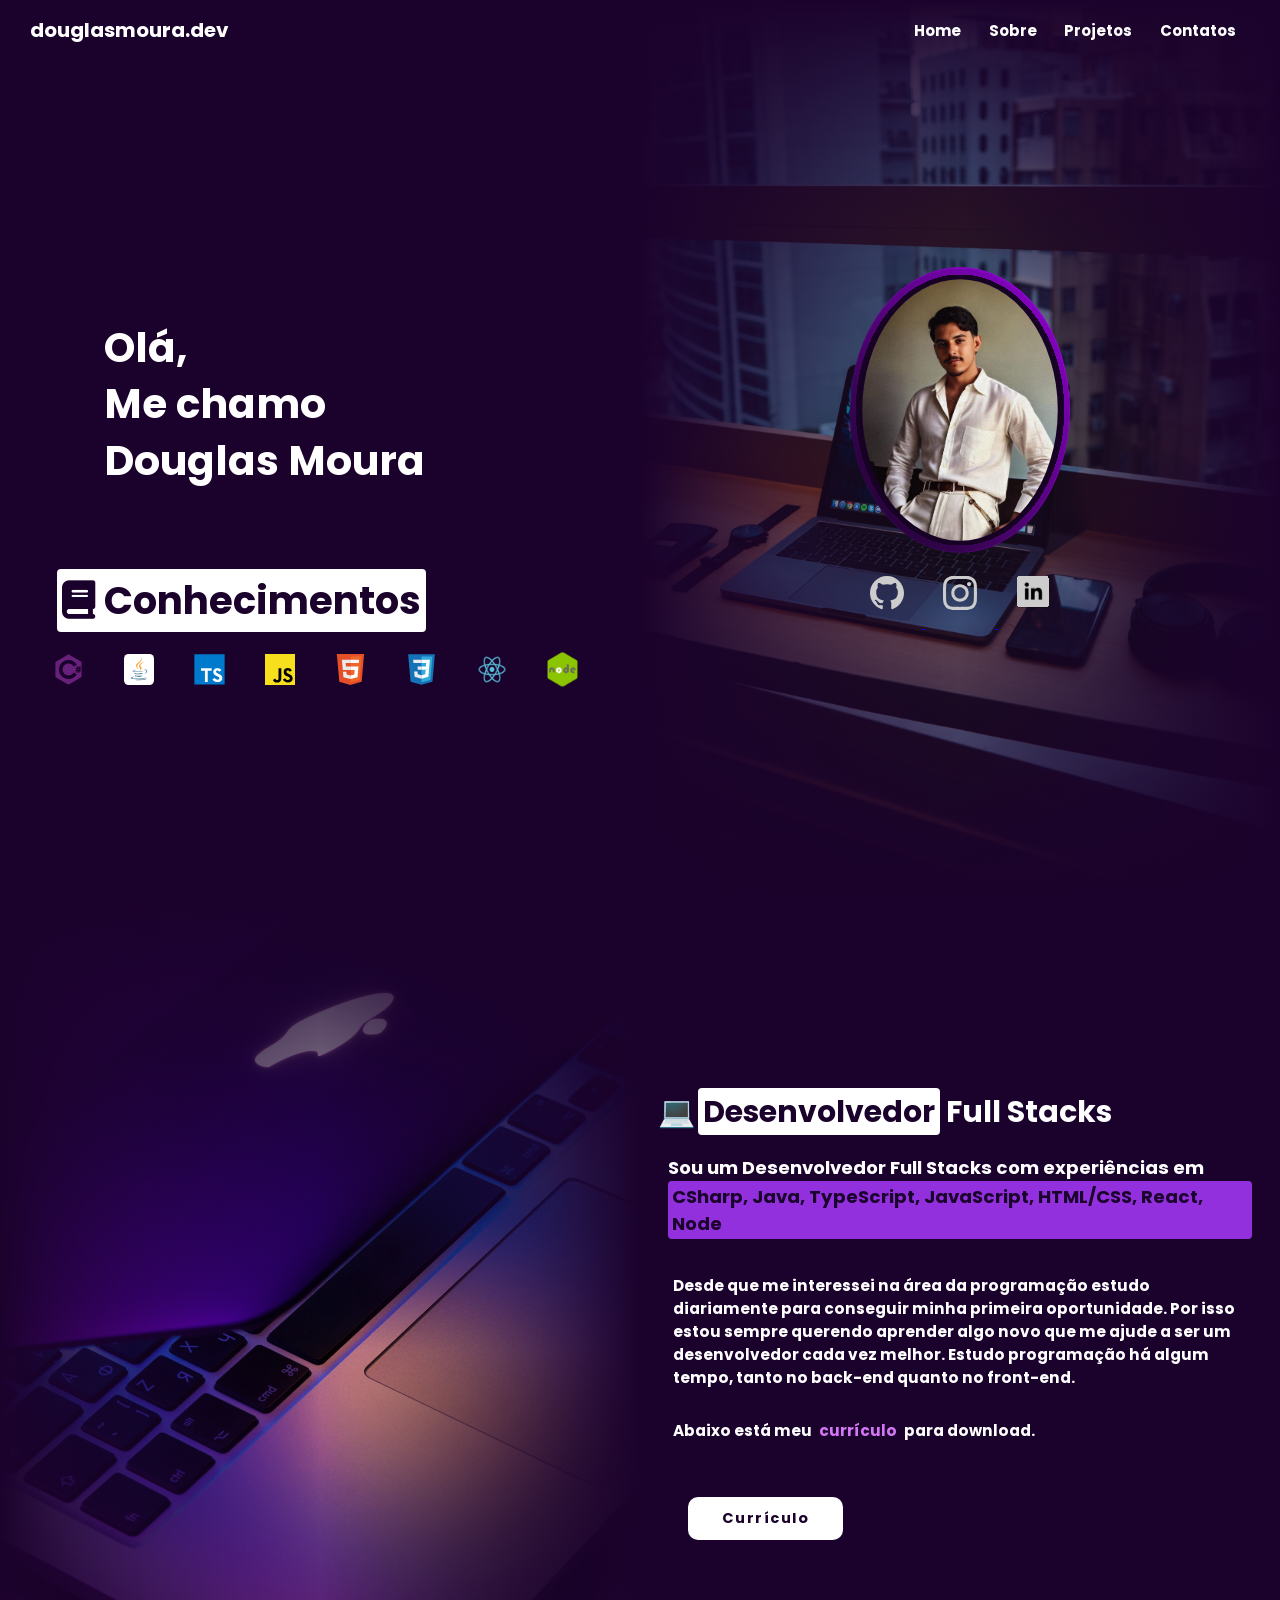
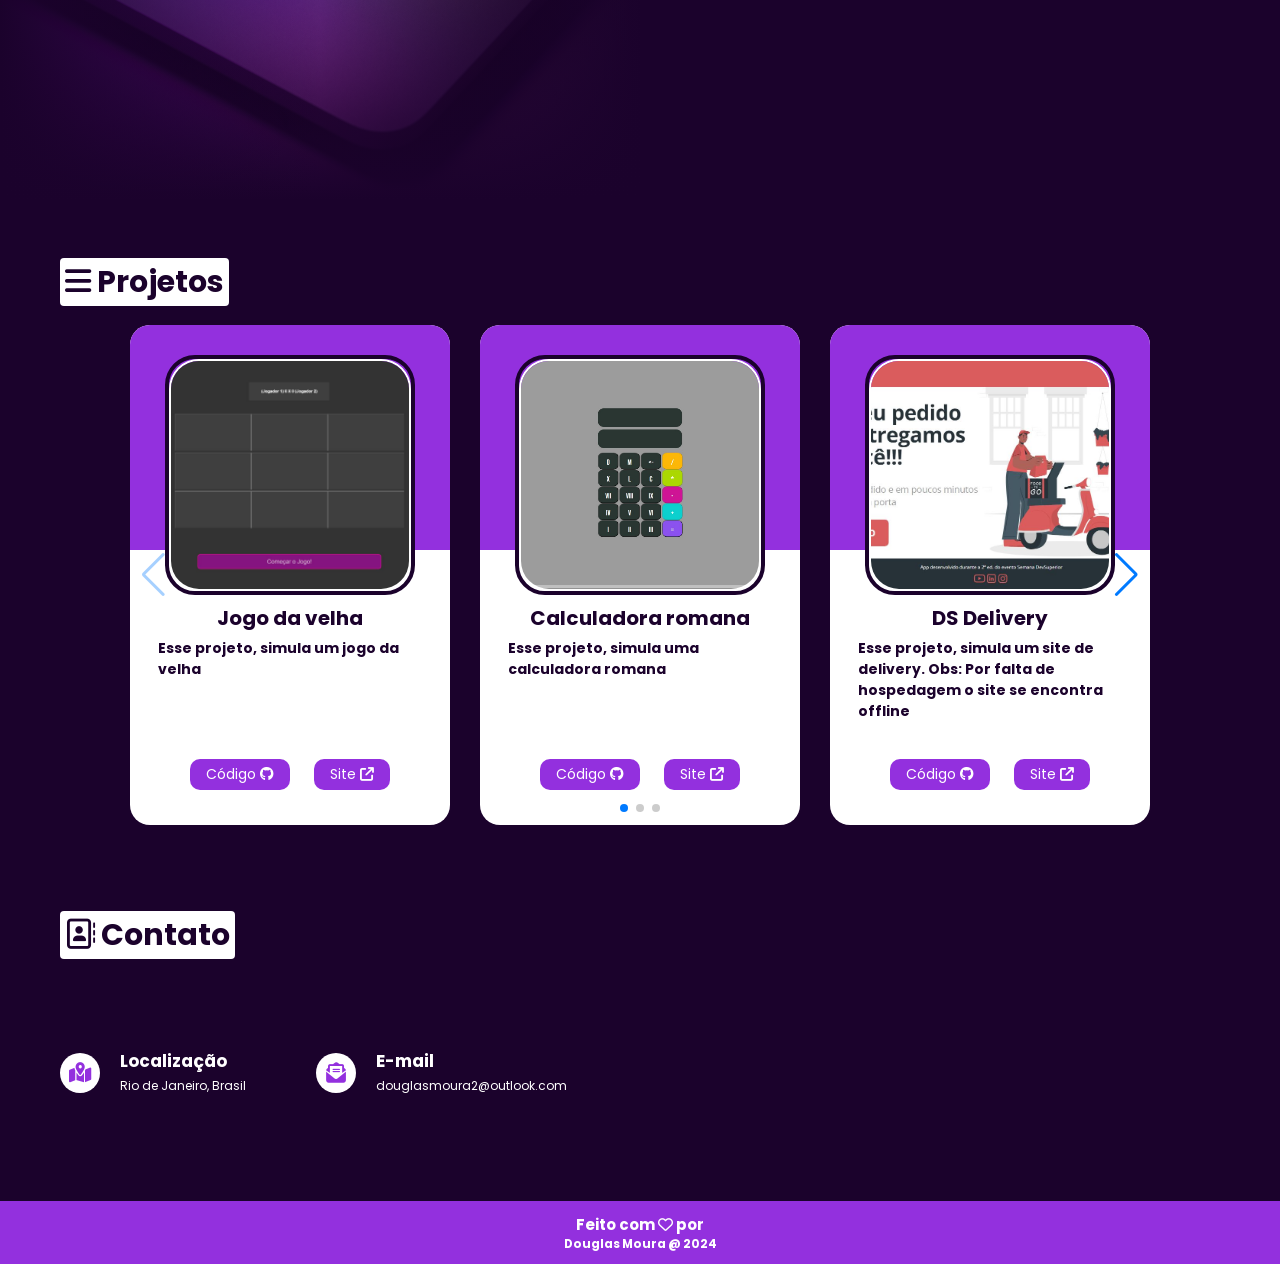
==== commit 8939d943: "Adiconando ICO e ajustando resoluções" ====
--- a/index.html
+++ b/index.html
@@ -10,6 +10,7 @@
     crossorigin="anonymous" referrerpolicy="no-referrer" />
 
     <link rel="stylesheet" href="https://cdn.jsdelivr.net/npm/swiper@11/swiper-bundle.min.css" />
+    <link rel="portfolio icon" href="ico/portifolio.ico">
 
 
     <title>Portfólio - Douglas Moura</title>
@@ -37,9 +38,9 @@
     <section id="person">
         <div class="person-content">
             <div class="person-name">
-                <h1>Olá, <span></span></h1>
-                <h1>Me chamo <span></span></h1>
-                <h1>Douglas Moura <span></span></h1>
+                <h1>Olá, <span></span><br>
+                Me chamo <span></span><br>
+                Douglas Moura <span></span></h1>
             </div>
             <div class="stacks-content">
                 <h3><span><i class="fa-solid fa-book"></i> Conhecimentos</i></span></h3>
@@ -81,17 +82,17 @@
 
         <div class="person-background">
             <div class="wrapper-profile-photo">
-                <img src="./img/photo-profile.jpg" alt="photo-douglas">
+                <img src="./img/DouglasIAJPG.JPG" alt="photo-douglas">
             </div>
 
             <div class="links">
-                    <a data= "Github", href="https://github.com/douglasmoura" target="_blank">
+                    <a data-name = "Github" href="https://github.com/douglasmoura" target="_blank">
                         <img src="./svg/logo-github.svg" alt="github-icon">
                     </a>
-                    <a data= "instagram", href="https://www.instagram.com/dougras2_/" target="_blank">
+                    <a data-name= "instagram" href="https://www.instagram.com/dougras2_/" target="_blank">
                         <img src="./svg/logo-insta.svg" alt="instagram-icon"> 
                     </a>
-                    <a data= "Linkedin", href="https://www.linkedin.com/in/douglasmourarj/" target="_blank">
+                    <a data-name= "Linkedin" href="https://www.linkedin.com/in/douglasmourarj/" target="_blank">
                         <img src="./svg/logo-linkedin.svg" alt="linkedin-icon">
                     </a>
             </div>         
@@ -131,7 +132,7 @@
             </h4>
 
             <div class="button-cta">
-                <a href="public/document/CurriculoDouglas.pdf" download="Curriculo-Douglas-Moura" aria-label="Baixar Curriculo Douglas">Currículo</a>
+                <a href="public/document/Curriculo-Douglas.pdf" download="Curriculo-Douglas-Moura" aria-label="Baixar Curriculo Douglas">Currículo</a>
                 
             </div>
         </div>
--- a/style.css
+++ b/style.css
@@ -35,7 +35,7 @@
     position: fixed;
 
     background: transparent;
-    transition: all .3s ease-out;
+    transition: all 0.9s ease-out;
     z-index: 2;
 }
 
@@ -88,6 +88,712 @@
 
 .menu-hamburguer {
     display: none;
+}
+/* End Header */
+
+/* Person */
+#person{
+    height: 100vh;
+    width: 100%;
+    
+    display: flex;
+    align-items: center;
+
+    background: var(--color-background);
+}
+
+.person-content{
+    height: 100%;
+    width: 50%;
+
+    justify-content: center;
+    align-items: center;
+
+    flex-direction: column;
+
+    background: var(--color-background);
+}
+
+.person-content div h1 {
+    padding: 0px 4px;
+    color: transparent;
+
+    position: relative;
+
+    font-size: calc(2vw + 1.5rem);
+    line-height: calc(3vw + 1.8rem);
+
+    animation:written_text .8s ease forwards;
+    
+    
+}
+
+.person-content div h1 {
+    animation-delay: .8s;
+}
+
+.person-content div h1 span{
+    position: absolute; 
+    top: 0p;
+    left: 0p;
+
+    width: 0px;
+    height: 100%;
+    background: var(--color-background);
+
+    animation:written_text_box 1.5s ease;
+}
+
+.stacks-content{
+    justify-content: center;
+
+    margin: 5rem 0rem 2rem;
+    padding: 0rem 0rem 0rem 3.3rem;
+
+    flex-direction: column;
+
+}
+
+.person-name {
+    display: flex;
+    flex-direction: column;
+    margin-top: 37rem;
+    margin-bottom: 13rem;
+    padding: 0rem 10rem 0rem 25rem;
+}
+
+.stacks-content h3 {
+    padding: 0px 4px;
+    color: transparent;
+
+    position: relative;
+
+    font-size: calc(1.5vw + .8rem);
+    
+    margin-left: 20px;
+}
+
+
+.stacks-content h3 span{
+    padding: 3px 5px;
+    border-radius: 4px;
+    display: inline-block;
+    color: var(--color-background);
+    background: var(--color-white);
+    
+    
+}
+
+.stacks{
+    display: flex;
+    align-items: center;
+    flex-wrap: wrap;
+    flex-direction: row;
+}
+
+.stacks li{
+    display: flex;
+    align-items: center;
+
+    position: relative;
+
+    margin: 10px;
+    padding: 10px;
+
+    list-style: none;
+}
+
+.stacks li img{
+    width: calc(2vw + 0.5rem);
+    height: auto;
+
+    transition: transform .3s;
+
+}
+
+.stacks li div img:hover{
+    transform: scale(1.2);
+    cursor: pointer;
+}
+
+.stacks li div:hover::after{
+    content: attr(data);
+    position: absolute;
+    
+    top: 8rem;
+    left: 20px;
+    width: 20px;
+    height: 20px;
+
+    color: var(--color-white);
+    font-size: 1.25vh;
+}
+
+.person-background{
+    height: 100vh;
+    width: 50%;
+
+    display: flex;
+    justify-content: center;
+    align-items: center;
+
+    position: relative;
+    flex-direction: column;
+
+    background-image: url(./img/img1.jpg);
+    background-size: cover;
+    background-position: top center;
+
+    z-index: 1;
+}
+
+.person-background::after{
+    content: "";
+    position: absolute;
+    top: 0;
+    left: 0;
+
+    height: 100%;
+    width: 100%;
+
+    z-index: -1;
+
+    background: 
+    linear-gradient(270deg, transparent 50%, var(--color-background)),
+    linear-gradient(180deg, transparent 50%, var(--color-background)),
+    linear-gradient(90deg, transparent 50%, var(--color-background)),
+    linear-gradient(0deg, transparent 50%, var(--color-background))
+}
+
+.wrapper-profile-photo img{
+
+    max-width: 220px;
+    width: 100%;
+    
+    justify-content: center;
+    align-items: center;
+    
+    padding: calc(0.8vw + 0.2rem);
+
+    border-radius: 50%;
+
+    background: 
+    radial-gradient(rgba(0,0,0,0.15), 70%, transparent 0),
+    radial-gradient(rgb(27, 2, 44), 67%, transparent 0),
+    linear-gradient(to top right, rgb(25, 4, 39) 0%, rgb(173, 2, 252) 100%);
+
+}
+
+.links a img{
+    width: calc(2vw + 0.8rem);
+    height: calc(2vw + 0.8rem);
+
+    margin: calc(0.8vw + 0.8rem);
+    filter: brightness(.8);
+    transition: all transform .3s ease; 
+}
+
+.links a img:hover{
+    transform: scale(1.2);
+    filter: brightness(1);
+}
+
+.links a img:hover::after{
+    content: attr(data);
+    position: absolute;
+    top: 50px;
+    left: .3rem;
+    
+    font-size: 1.5rem;
+    width: 20px;
+    height: 20px;
+
+    color: var(--color-white);
+}
+/* End Person */
+
+/* About */
+#about{
+    height: 100%;
+    width: 100%;
+    background: var(--color-background);
+
+    display:flex;
+    color: var(--color-white);
+}
+
+.background-about{
+    height: 100vh;
+    width: 50%;
+
+    display: flex;
+    justify-content: center;
+    align-items: center;
+
+    position: relative;
+    flex-direction: column;
+
+    background-image: url(./img/img.2.jpg);
+    background-size: cover;
+    background-position: center;
+
+}
+
+.img-wrapper{
+    height: 100%;
+    width: 100%;
+    
+    position: relative;
+}
+
+.img-wrapper::after{
+    content: "";
+    position: absolute;
+    top: 0;
+    left: 0;
+
+    height: 100%;
+    width: 100%;
+
+
+    background: 
+    linear-gradient(.75turn, transparent 50%, var(--color-background)),
+    linear-gradient(.50turn, transparent 50%, var(--color-background)),
+    linear-gradient(.25turn, transparent 50%, var(--color-background)),
+    linear-gradient(.0turn, transparent 50%, var(--color-background))
+
+}
+
+.img-wrapper img{
+    height: 100%;
+    width: 100%;
+
+    object-fit: cover;
+}
+
+.box-about{
+    display: flex;
+    justify-content: center;
+    flex-direction: column;
+
+    width: 50%;
+    padding: 3rem;
+    margin: 6rem 0rem;
+}
+
+.box-about h3{
+    margin: 3rem;
+    font-size: calc(.8vw + .8rem);
+}
+
+.box-about h3 p{
+    display: inline-block;
+
+    width: fit-content;
+    padding: 2px 4px;
+    border-radius: 4px;
+
+    color: var(--color-background);
+    background: var(--color-purple);
+}
+
+.box-about h4{
+    margin: 1rem 3rem;
+    font-size: calc(.8vw + .5rem);
+}
+
+.box-about h4 p{
+    display: inline;
+    padding: 2px 4px;
+
+    color: rgb(212, 118, 246);
+    
+}
+
+.section-subtitle h2 p {
+    display: inline-block;
+    font-size: calc(1.4vw + 1.2rem);
+}
+
+.section-subtitle h2 p:nth-child(2) span{
+    padding: 3px 5px;
+    border-radius: 4px;
+
+    color: var(--color-background);
+    background: var(--color-white); 
+}
+
+.button-cta{
+    display: flex;
+
+    max-width: 190px;
+    margin: 4rem 3rem;
+}
+
+.button-cta a{
+    display: inline-block;
+
+    padding: calc(0.2vw + 0.8rem) calc(2vw + 0.8rem);
+    margin-bottom: 3rem;
+
+    font-size: calc(.7vw + .55rem);
+    font-family: 'Poppins', sans-serif;
+    font-weight: 700;
+    letter-spacing: .15rem;
+
+    color: var(--color-background);
+    background: var(--color-white);
+    text-align: center;
+    text-decoration: none;
+
+
+    border-radius: 10px;
+    cursor: pointer;
+}
+
+.button-cta a:hover{
+    opacity: .7;
+    transform: scale(1.05);
+}
+/* End About */
+
+/* Projects */
+#projects{
+    height: auto;
+    width: 100%;
+    background: var(--color-background);
+
+    display:flex;
+    flex-direction: column;
+
+}
+
+.projects-title h2{
+    margin-top: 60px;
+    padding: 0rem 0rem 0rem 6rem;
+
+    font-size: 3rem;
+    display: inline-block;
+    
+}
+
+.projects-title span{
+    
+    padding: 3px 5px;
+    border-radius: 4px;
+
+    color: var(--color-background);
+    background: var(--color-white); 
+}
+
+.container-projects{
+    height: 100%;
+    width: 100%;
+
+    display: flex;
+    justify-content: center;
+    align-items: center;
+}
+
+.swiper{
+    height: 500px;
+    width: 100%;
+    max-width: 1020px;
+    
+    display: flex;
+    align-items: center;
+    justify-content: center;
+    flex-direction: row;
+
+    height: 500px;
+    margin-top: 2rem;
+    padding: 0px 20px;
+
+    color: var(--color-background); 
+
+}
+.card-project{
+    height: 100%;
+    width: 100%;
+
+    padding: 30px 20px 20px;
+    
+    position: relative;
+    background: var(--color-white);
+
+    display: flex;
+    align-items: center;
+    flex-direction: column;
+
+    border-radius: 20px;
+
+    z-index: 1;
+}
+
+.card-project::after{
+    content: "";
+    position: absolute;
+    top: 0;
+    left: 0;
+
+    height: 45%;
+    width: 100%;
+
+    background: var(--color-purple);
+    border-radius: 20px 20px 0px 0px;
+
+    z-index: -1;
+}
+
+.image-project {
+    max-height: 240px;
+    max-width: 250px;
+
+    height: 100%;
+    width: 100%;
+    position: relative;
+    
+    overflow: hidden;
+    border-radius: 30px;
+    
+
+    border:  4px solid var(--color-background);
+
+    margin: 0 auto;
+}
+
+.image-project a img {
+    height: 100%;
+    width: 100%;
+    object-fit: cover;
+
+    border-radius: 30px;
+    
+    position: absolute;
+    top: 0;
+    left: 0;
+    
+    border: 2px solid var(--color-white);
+
+    transition: transform .3s ease-out;
+    cursor: pointer;
+}
+
+.image-project img:hover {
+    transform: scale(1.1);
+}
+
+.card-project span{
+    color: var(--color-background);
+    font-weight: bold;
+    font-size: 2rem;
+
+    margin: .75rem auto .5rem auto;
+}
+
+.card-project p{
+    color: var(--color-background);
+    font-weight: bold;
+    font-size: 1.4rem;
+    margin: 0rem .75rem;
+}
+
+.cta-project {
+    width: 200px;
+    margin: auto auto 15px auto;
+
+    display: flex;
+    align-items: center;
+    justify-content: space-between;
+}
+
+.cta-project a{
+    padding: 5px 16px;
+    font-size: 1.4rem;
+    
+    color: var(--color-white);
+    background: var(--color-purple);
+
+    border-radius: 10px;
+
+    text-decoration: none;
+
+    transition: opacity .3s ease;
+    
+}
+
+.cta-project a:hover{
+    opacity: .7;
+    transform: scale(1.1);
+    
+    
+}
+/* End Projects*/
+
+/* Contacts */
+#contacts{
+    display: flex;
+    flex-direction: column;
+
+    width: 100%;
+
+    margin: 3vw 0vw 5vw;
+    background: var(--color-background);
+
+    color: var(--color-white);
+}
+
+.contact-icon-content h2{
+    margin: 3rem 3rem 3rem 0rem;
+    padding: 1rem 1rem 1rem 0rem;
+
+    font-size: 3rem;
+}
+
+.contact-icon-content h2 span{
+    
+    padding: 3px 5px;
+    border-radius: 4px;
+
+    color: var(--color-background);
+    background: var(--color-white); 
+}
+.contacts-icons-wrapper{
+    display: flex;
+    align-items: center;
+    flex-direction: row;
+    flex-wrap: wrap;
+}
+
+.contact-icon-content{
+    display: flex;
+    align-items: center;
+    flex-direction: row;
+
+    margin: 0rem 0rem 3rem 5rem;
+    padding: 1rem;
+}
+
+.contact-icon{
+    height: 40px;
+    width: 40px;
+
+    display: flex;
+    justify-content: center;
+    align-items: center;
+
+    margin-right: 2rem;
+
+    background: var(--color-white);
+    padding: 1rem;
+    border-radius: 50%;
+
+}
+
+.contact-icon i{
+    font-size: 2rem;
+    color: var(--color-purple);
+}
+
+.contact-info span{
+    font-size: 1.7rem;
+    font-weight: bold;
+
+}
+
+.contact-icon p{
+    margin: .25rem 0rem;
+}
+
+.contact-info p{
+    font-size: 1.2rem;
+    display: block;
+    margin: .25rem 0rem;
+
+    text-decoration: none;
+    color: var(--color-white);
+
+}
+
+.contact-info a{
+    font-size: 1.2rem;
+    display: block;
+    margin: .25rem 0rem;
+
+    text-decoration: none;
+    color: var(--color-white);
+
+}
+
+.contact-info a:hover{
+    transition: color .3 ease;
+    color: var(--color-purple);
+
+}
+/* End Contacts */
+
+/* Footer */
+
+#footer{
+    height: auto;
+    width: 100%;
+
+    padding: calc(.1vw + 1rem) 0vw;
+
+    display: flex;
+    justify-content: center;
+    align-items: center;
+
+    margin-top: auto;
+
+
+    /*background: rgb(123, 42, 166);*/
+    background: var(--color-purple);
+}
+
+.container-footer{
+    
+    display: flex;
+    justify-content: center;
+    align-items: center;
+
+    flex-direction: column;
+
+    color: var(--color-white);
+
+}
+
+.container-footer h2 i{
+    transition: transform .3 ease;
+}
+
+.container-footer h2 i:hover{
+    transform: scale(1.2);
+    cursor: pointer;
+}
+/* End Footer */
+
+@keyframes written_text { 
+    100%{
+        color: var(--color-white);
+}
+}
+
+@keyframes written_text_name { 
+    100%{
+        color: var(--color-purple);
+}
+}
+
+@keyframes written_text_box { 
+    50%{
+        width: 100%;
+        left: 0;
+}
+    100%{
+        width: 0;
+        left: 100%;
+}
 }
 
 @media (max-width: 560px) {
@@ -101,15 +807,17 @@
         flex-direction: column;
 
         width: 40%;
-        height: 50vh;
+        height: 30vh;
 
         position: fixed;
         right: 0;
         top: 0;
         background: var(--color-purple);
-        clip-path: circle(100px at 90% -20%); 
+        
+        clip-path: circle(100px at 90% -50%);
         pointer-events: none;
         transition: .6s ease-out;
+
     }
     .menu-hamburguer {
         display: block;
@@ -166,978 +874,406 @@
     
 }
 
-@media (min-width: 1840px) {
-.header-title h1 {
-    font-size: calc(1vw + .8rem);
-}
-
-.navbar {
-    max-width: 25vw;
-}
-
-.navbar-links li {
-    margin: 1rem;
-}
-
-.navbar-links li a {
-    font-size: calc(1vw + .3rem);
-}
-}
-
-/* End Header */
-
-/* Person */
-#person{
-    height: 100vh;
-    width: 100%;
-    
-    display: flex;
-    align-items: center;
-
-    background: var(--color-background);
-}
-
-.person-content{
-    height: 100%;
-    width: 50%;
-
-    padding: 3rem;
-
-    display: flex;
-    justify-content: center;
-    align-items: center;
-
-    flex-direction: column;
-
-    background: var(--color-background);
-}
-
-.person-content div h1 {
-    padding: 0px 4px;
-    color: transparent;
-
-    position: relative;
-
-    font-size: calc(2vw + 1.5rem);
-    line-height: calc(3vw + 1.8rem);
-
-    animation:written_text .8s ease forwards;
-    
-    
-}
-
-.person-content div h1:nth-child(1){
-    animation-delay: .5s; 
-}
-.person-content div h1:nth-child(2){
-    animation-delay: 1s;  
-}
-.person-content div h1:nth-child(3){
-    animation:written_text_name 0.8s ease forwards;
-    animation-delay: 1.5s;   
-}
-
-.person-content div h1 span{
-    position: absolute; 
-    top: 0p;
-    left: 0p;
-
-    width: 0px;
-    height: 100%;
-    background: var(--color-background);
-
-    animation:written_text_box 2.5s ease;
-}
-
-.stacks-content{
-    display: flex;
-    justify-content: center;
-
-    margin: 5rem 0rem 2rem;
-    flex-direction: column;
-
-    padding: 0px 20px;
-}
-
-.person-name {
-    margin-top: 11rem;
-    padding: 20px 20px;
-}
-
-.stacks-content h3 {
-    padding: 0px 4px;
-    color: transparent;
-
-    position: relative;
-
-    font-size: calc(1.5vw + .8rem);
-    
-    margin-left: 20px;
-}
-
-
-.stacks-content h3 span{
-    padding: 3px 5px;
-    border-radius: 4px;
-    display: inline-block;
-    color: var(--color-background);
-    background: var(--color-white);
-    
-    
-}
-
-.stacks{
-    display: flex;
-    align-items: center;
-    flex-wrap: wrap;
-    flex-direction: row;
-}
-
-.stacks li{
-    display: flex;
-    align-items: center;
-
-    position: relative;
-
-    margin: 10px;
-    padding: 10px;
-
-    list-style: none;
-}
-
-.stacks li img{
-    width: calc(2.5vw + 0.5rem);
-    height: auto;
-
-    transition: transform .3s;
-
-}
-
-.stacks li div img:hover{
-    transform: scale(1.2);
-    cursor: pointer;
-}
-
-.stacks li div:hover::after{
-    content: attr(data);
-    position: absolute;
-    
-    top: 8rem;
-    left: 20px;
+@media (max-width: 1000px) {
+    .swiper {
+    max-width: 700px;
+    }
+}
+
+@media (max-width: 700px) {
+    .swiper {
+    max-width: 350px;
+    }
+}
+
+@media (max-width: 320px) and (max-width: 374px){
+    .person-name {
+        margin-top: 33rem;
+        margin-bottom: 6rem;
+        padding: 0rem 5rem 0rem 1.7rem;
+    }
+    .wrapper-profile-photo img{
+        width: 20vh;
+    }
+    .links a img {
     width: 20px;
     height: 20px;
-
-    color: var(--color-white);
-    font-size: 1.25vh;
-}
-
-/* sm */
-@media (max-width: 376px) {
-    .person-name {
-    padding: 0px 10px;
     }
 
     .stacks-content {
-    padding: 0px 10px;
-    }
-
+        padding: 0px 10px;
+    }
+    
     .stacks-content h3 {
-    margin-left: 10px;
-    }
-
+        margin-left: 10px;
+    }
+    
     .stacks {
-    margin-top: 10px;
-    }
-
+        margin-top: 10px;
+    }
+    
     .stacks li {
-    margin: 0px;
-    }
-
+        margin: 0px;
+    }
+    
     .stacks li img {
-    width: calc(3.5vw + 0.5rem);
-    }
-
+        width: calc(3.5vw + 0.5rem);
+    }
+    
     .stacks li div:hover::after{
         top: calc(5vw + 1rem);
         left: calc(1vw + 0.5rem);
     }
-}
-
-/* sm -> md */
-@media (min-width: 377px) and (max-width: 768px) {
+
+    .box-about {
+    padding: 1rem
+    }
+
+    .section-subtitle p {
+    font-size: 2rem;
+    }
+
+    .box-about h3 {
+    margin: 2rem 1rem;
+    }
+
+    .box-about h4 {
+    margin: 1rem;
+    }
+
+    .img-wrapper{  
+        margin: 0rem;
+    }
+    
+    .swiper-slide span {
+        font-size: 1.5rem;
+        }
+    
+    .swiper-slide p {
+        font-size: 1rem;
+    }
+}
+/*Feito*/
+@media (min-width: 375px) and (max-width: 424px) {
     .person-name {
-    padding: 0px 10px;
-    }
-
-    .stack-content {
-    padding: 0px 15px;
-    }
-
+        margin-top: 32.6rem;
+        margin-bottom: 6rem;
+        padding: 0rem 5rem 0rem 3.8rem;
+    }
+    .wrapper-profile-photo img{
+        width: 20vh;
+    }
+    .links a img {
+    width: 20px;
+    height: 20px;
+    }
+
+    .stacks-content {
+        padding: 0px 10px;
+    }
+    
     .stacks-content h3 {
-    margin-left: 10px;
-    }
-
+        margin-left: 10px;
+    }
+    
     .stacks {
-    margin-top: 10px;
-    }
-
+        margin-top: 10px;
+    }
+    
     .stacks li {
-    margin: 0px;
-    }
-
+        margin: 0px;
+    }
+    
     .stacks li img {
-    width: calc(3.2vw + 0.5rem);
-    }
-
+        width: calc(3.5vw + 0.5rem);
+    }
+    
     .stacks li div:hover::after{
         top: calc(5vw + 1rem);
         left: calc(1vw + 0.5rem);
     }
-}
-
-@media (max-width: 1000px) and (orientation: landscape) {
-    .stacks li div:hover::after {
-    font-size: 1.3vw;
-    }
-
-    .stacks-content h3 {
-    font-size: 1vw;
-    }
-}
-
-.person-background{
-    height: 100vh;
-    width: 50%;
-
-    display: flex;
-    justify-content: center;
-    align-items: center;
-
-    position: relative;
-    flex-direction: column;
-
-    background-image: url(./img/img1.jpg);
-    background-size: cover;
-    background-position: top center;
-
-    z-index: 1;
-}
-
-.person-background::after{
-    content: "";
-    position: absolute;
-    top: 0;
-    left: 0;
-
-    height: 100%;
-    width: 100%;
-
-    z-index: -1;
-
-    background: 
-    linear-gradient(270deg, transparent 50%, var(--color-background)),
-    linear-gradient(180deg, transparent 50%, var(--color-background)),
-    linear-gradient(90deg, transparent 50%, var(--color-background)),
-    linear-gradient(0deg, transparent 50%, var(--color-background))
-}
-
-.wrapper-profile-photo img{
-
-    max-width: 380px;
-    width: 100%;
-    display: flex;
-    justify-content: center;
-    align-items: center;
-    
-    padding: calc(1vw + 0.2rem);
-    margin: 20px 15px;
-
-    border-radius: 50%;
-
-    background: 
-    radial-gradient(rgba(0,0,0,0.15), 70%, transparent 0),
-    radial-gradient(rgb(27, 2, 44), 67%, transparent 0),
-    linear-gradient(to top right, rgb(25, 4, 39) 0%, rgb(173, 2, 252) 100%);
-
-}
-
-
-.links a img{
-    width: calc(2vw + 0.8rem);
-    height: calc(2vw + 0.8rem);
-
-    margin: calc(0.8vw + 0.8rem);
-    filter: brightness(.8);
-    transition: all transform .3s ease; 
-}
-
-.links a img:hover{
-    transform: scale(1.2);
-    filter: brightness(1);
-}
-
-.links a img:hover::after{
-    content: attr(data);
-    position: absolute;
-    top: 50px;
-    left: .3rem;
-    
-    font-size: 1.5rem;
-    width: 20px;
-    height: 20px;
-
-    color: var(--color-white);
-}
-
-@media (max-width: 768px) {
+
+    .box-about {
+    padding: 1rem
+    }
+
+    .section-subtitle p {
+    font-size: 2rem;
+    }
+
+    .box-about h3 {
+    margin: 2rem 1rem;
+    }
+
+    .box-about h4 {
+    margin: 1rem;
+    }
+
+    .img-wrapper{  
+        margin: 0rem;
+    }
+    
+    .swiper-slide span {
+        font-size: 1.5rem;
+        }
+    
+    .swiper-slide p {
+        font-size: 1rem;
+    }
+
+}
+/*Feito*/
+@media (min-width: 425px) and (max-width: 767px){
+    .person-name {
+        margin-top: 32.6rem;
+        margin-bottom: 0rem;
+        padding: 0rem 5rem 0rem 5rem;
+    }
+    .wrapper-profile-photo img{
+        width: 20vh;
+    }
     .links a img {
     width: 20px;
     height: 20px;
     }
-}
-
-
-@media (max-width: 1440px) and (orientation: landscape) {
+
+    .stacks-content {
+        padding: 0px 10px;
+    }
+    
+    .stacks-content h3 {
+        margin-left: 10px;
+    }
+    
+    .stacks {
+        margin-top: 10px;
+    }
+    
+    .stacks li {
+        margin: 0px;
+    }
+    
+    .stacks li img {
+        width: calc(3.5vw + 0.5rem);
+    }
+    
+    .stacks li div:hover::after{
+        top: calc(5vw + 1rem);
+        left: calc(1vw + 0.5rem);
+    }
+
+}
+/*Feito*/
+@media (min-width: 768px) and (max-width: 1023px) {
+    .person-name {
+        margin-top: 28rem;
+        margin-bottom: 9rem;
+        padding: 0rem 5rem 0rem 10rem;
+    }
     .wrapper-profile-photo img{
-    width: 30vh;
-
-    }
-}
-
-@media (min-width: 1440px) {
+        width: 23vh;
+    }
+    .links a img {
+        width: calc(1.5vw + 0.5rem);
+    }
+    
+    .stack-content {
+        padding: 0px 15px;
+    }
+    
+    .stacks-content h3 { 
+        font-size: 3vw;
+    }
+    
+    .stacks {
+        margin-top: 10px;
+        padding-left: 1.1rem;
+    }
+    
+    .stacks li {
+        margin: 0px;
+    }
+    
+    .stacks li img {
+        width: calc(2vw + 0.5rem);
+    }
+    
+    .stacks li div:hover::after{
+        top: calc(5vw + 1rem);
+        left: calc(1vw + 0.5rem);
+    }
+    .box-about {
+        padding: 1.3rem;
+    }
+    
+    .section-subtitle p {
+        font-size: 2rem;
+    }
+    
+    .box-about h3 {
+        margin: 1.5rem 1rem;
+    }
+    
+    .box-about h4 {
+        margin: 1.5rem;
+    }
+}
+/*Feito*/
+@media (min-width: 1024px) and (max-width: 1439px) {
+    .person-name {
+        margin-top: 32rem;
+        margin-bottom: 8rem;
+        padding: 0rem 5rem 0rem 10rem;
+    }
     .wrapper-profile-photo img{
-    width: 25vw;
-    max-width: initial;
-    
-    }
-}
-/* End Person */
-
-/* About */
-#about{
-    height: auto;
-    width: 100%;
-    background: var(--color-background);
-
-    display:flex;
-    color: var(--color-white);
-}
-
-.background-about{
-    width: 50%;
-    height: 100%;
-
-    display: flex;
-    justify-content: center;
-    align-items: center;
-}
-
-.img-wrapper{
-    height: 100%;
-    width: 100%;
-    
-    position: relative;
-}
-
-.img-wrapper::after{
-    content: "";
-    position: absolute;
-    top: 0;
-    left: 0;
-
-    height: 100%;
-    width: 100%;
-
-
-    background: 
-    linear-gradient(.75turn, transparent 50%, var(--color-background)),
-    linear-gradient(.50turn, transparent 50%, var(--color-background)),
-    linear-gradient(.25turn, transparent 50%, var(--color-background)),
-    linear-gradient(.0turn, transparent 50%, var(--color-background))
-
-}
-
-.img-wrapper img{
-    height: 100%;
-    width: 100%;
-
-    object-fit: cover;
-}
-
-.box-about{
-    display: flex;
-    justify-content: center;
-    flex-direction: column;
-
-    width: 50%;
-    padding: 3rem;
-    margin: 6rem 0rem;
-}
-
-.box-about h3{
-    margin: 3rem;
-    font-size: calc(.8vw + .8rem);
-}
-
-.box-about h3 p{
-    display: inline-block;
-
-    width: fit-content;
-    padding: 2px 4px;
-    border-radius: 4px;
-
-    color: var(--color-background);
-    background: var(--color-purple);
-}
-
-.box-about h4{
-    margin: 1rem 3rem;
-    font-size: calc(.8vw + .5rem);
-}
-
-.box-about h4 p{
-    display: inline;
-    padding: 2px 4px;
-
-    color: rgb(212, 118, 246);
-    
-}
-
-.section-subtitle h2 p {
-    display: inline-block;
-    font-size: calc(1.4vw + 1.2rem);
-}
-
-.section-subtitle h2 p:nth-child(2) span{
-    padding: 3px 5px;
-    border-radius: 4px;
-
-    color: var(--color-background);
-    background: var(--color-white); 
-}
-
-.button-cta{
-    display: flex;
-
-    max-width: 190px;
-    margin: 4rem 3rem;
-}
-
-.button-cta a{
-    display: inline-block;
-
-    padding: calc(0.2vw + 0.8rem) calc(2vw + 0.8rem);
-    margin-bottom: 3rem;
-
-    font-size: calc(.7vw + .55rem);
-    font-family: 'Poppins', sans-serif;
-    font-weight: 700;
-    letter-spacing: .15rem;
-
-    color: var(--color-background);
-    background: var(--color-white);
-    text-align: center;
-    text-decoration: none;
-
-
-    border-radius: 10px;
-    cursor: pointer;
-}
-
-.button-cta a:hover{
-    opacity: .7;
-    transform: scale(1.05);
-}
-
-/* sm */
-@media (max-width: 375px) {
+        width: 35vh;
+    }
+    .stacks li div:hover::after {
+        font-size: 1.3vw;
+    }
+    
+    .stacks-content h3 {
+        font-size: 3vw;
+    }
     .box-about {
-    padding: 1rem
-    }
-
+        padding: 1.8rem;
+    }
+    
     .section-subtitle p {
-    font-size: 2rem;
-    }
-
+        font-size: 2.5rem;
+    }
+    
     .box-about h3 {
-    margin: 2rem 1rem;
-    }
-
+        margin: 2rem 1rem;
+    }
+    
     .box-about h4 {
-    margin: 1rem;
-    }
-
-}
-
-@media (min-width: 376px) and (max-width: 768px) {
-    .box-about {
-    padding: 1.3rem;
-    }
-
-    .section-subtitle p {
-    font-size: 2rem;
-    }
-
-    .box-about h3 {
-    margin: 1.5rem 1rem;
-    }
-
-    .box-about h4 {
-    margin: 1.5rem;
-    }
-}
-
-@media (min-width: 768px) and (max-width: 1440px) {
-    .box-about {
-    padding: 1.8rem;
-    }
-
-    .section-subtitle p {
-    font-size: 2.5rem;
-    }
-
-    .box-about h3 {
-    margin: 2rem 1rem;
-    }
-
-    .box-about h4 {
-    margin: 1.5rem;
-    }
-}
-
-/* End About */
-
-/* Projects */
-#projects{
-    height: auto;
-    width: 100%;
-    background: var(--color-background);
-
-    display:flex;
-    flex-direction: column;
-
-}
-
-.projects-title h2{
-    margin-top: 60px;
-    padding: 0rem 0rem 0rem 6rem;
-
-    font-size: 3rem;
-    display: inline-block;
-    
-}
-
-.projects-title span{
-    
-    padding: 3px 5px;
-    border-radius: 4px;
-
-    color: var(--color-background);
-    background: var(--color-white); 
-}
-
-.container-projects{
-    height: 100%;
-    width: 100%;
-
-    display: flex;
-    justify-content: center;
-    align-items: center;
-}
-
-.swiper{
-    height: 500px;
-    width: 100%;
-    max-width: 1020px;
-    
-    display: flex;
-    align-items: center;
-    justify-content: center;
-    flex-direction: row;
-
-    height: 500px;
-    margin-top: 2rem;
-    padding: 0px 20px;
-
-    color: var(--color-background); 
-
-}
-.card-project{
-    height: 100%;
-    width: 100%;
-
-    padding: 30px 20px 20px;
-    
-    position: relative;
-    background: var(--color-white);
-
-    display: flex;
-    align-items: center;
-    flex-direction: column;
-
-    border-radius: 20px;
-
-    z-index: 1;
-}
-
-.card-project::after{
-    content: "";
-    position: absolute;
-    top: 0;
-    left: 0;
-
-    height: 45%;
-    width: 100%;
-
-    background: var(--color-purple);
-    border-radius: 20px 20px 0px 0px;
-
-    z-index: -1;
-}
-
-.image-project {
-    max-height: 240px;
-    max-width: 250px;
-
-    height: 100%;
-    width: 100%;
-    position: relative;
-    
-    overflow: hidden;
-    border-radius: 30px;
-    
-
-    border:  4px solid var(--color-background);
-
-    margin: 0 auto;
-}
-
-.image-project a img {
-    height: 100%;
-    width: 100%;
-    object-fit: cover;
-
-    border-radius: 30px;
-    
-    position: absolute;
-    top: 0;
-    left: 0;
-    
-    border: 2px solid var(--color-white);
-
-    transition: transform .3s ease-out;
-    cursor: pointer;
-}
-
-.image-project img:hover {
-    transform: scale(1.1);
-}
-
-.card-project span{
-    color: var(--color-background);
-    font-weight: bold;
-    font-size: 2rem;
-
-    margin: .75rem auto .5rem auto;
-}
-
-.card-project p{
-    color: var(--color-background);
-    font-weight: bold;
-    font-size: 1.4rem;
-    margin: 0rem .75rem;
-}
-
-.cta-project {
-    width: 200px;
-    margin: auto auto 15px auto;
-
-    display: flex;
-    align-items: center;
-    justify-content: space-between;
-}
-
-.cta-project a{
-    padding: 5px 16px;
-    font-size: 1.4rem;
-    
-    color: var(--color-white);
-    background: var(--color-purple);
-
-    border-radius: 10px;
-
-    text-decoration: none;
-
-    transition: opacity .3s ease;
-    
-}
-
-.cta-project a:hover{
-    opacity: .7;
-    transform: scale(1.1);
-    
-    
-}
-@media (max-width: 375px) {
-    .swiper-slide span {
-    font-size: 1.5rem;
-    }
-
-    .swiper-slide p {
-    font-size: 1rem;
-    }
-}
-
-@media (max-width: 1000px) {
+        margin: 1.5rem;
+    }
+}
+/*Feito*/
+@media (min-width: 1440px) and (max-width: 2559px){
+    .stacks-content h3 {
+        font-size: 2.8rem;
+    }
+    .person-name {
+        margin-top: 30rem;
+        margin-bottom: 10rem;
+        padding: 0rem 5rem 0rem 20rem;
+    
+        }
+        
+        .wrapper-profile-photo img{
+        width: 30vh;
+        max-width: initial;
+        
+        }
+}
+/*Feito*/
+@media (min-width: 2560px) {
+    .stacks-content h3 {
+        font-size: 4.5rem;
+    }
+    .person-name {
+        margin-top: 50rem;
+        margin-bottom: 20.5rem;
+        padding: 0rem 5rem 0rem 30rem;
+    }
+    .wrapper-profile-photo img{
+        width: 35vh;
+        max-width: initial;
+    }
+    .header-title h1 {
+        font-size: calc(1vw + .8rem);
+    }
+    
+    .navbar {
+        max-width: 25vw;
+    }
+    
+    .navbar-links li {
+        margin: 1rem;
+    }
+    
+    .navbar-links li a {
+        font-size: calc(1vw + .3rem);
+    }
+
+    .stacks {
+        margin-top: 10px;
+        padding-left: 1.1rem;
+    }
+    
+    .stacks li {
+        margin: 0px;
+    }
+    
+    .stacks li img {
+        width: calc(2vw + 0.5rem);
+    }
+    
+    .container-footer h2 {
+        font-size: calc(1vw + .2rem);
+    }
+
+    .container-footer h3 {
+        font-size: .8vw;
+    }
+
+    .contact-icon-content h2 {
+        font-size: calc(1.4vw + 1.8rem);
+        }
+    
+    .contact-icon {
+        width: 3vw;
+        height: 3vw;
+    }
+    
+    .contact-icon i {
+        font-size: 1vw;
+    }
+    
+    .contact-info span {
+        font-size: 1.1vw;
+    }
+    
+    .contact-info p {
+        font-size: .7vw;
+    }
+    
+    .contact-info a {
+        font-size: .7vw;
+    }
+    .projects-title h2 {
+        font-size: calc(1.4vw + 1.8rem);
+    }
+        
     .swiper {
-    max-width: 700px;
-    }
-}
-
-@media (max-width: 700px) {
-    .swiper {
-    max-width: 350px;
-    }
-}
-
-@media (min-width: 1840px) {
-    .projects-title h2 {
-    font-size: calc(1.4vw + 1.8rem);
-    }
-
-    .swiper {
-    max-width: calc(30vw + 15rem + 30%);
-    height: calc(19vw + 22.5rem);
-    }
-
+        max-width: calc(30vw + 15rem + 30%);
+        height: calc(19vw + 22.5rem);
+    }
+        
     .image-project {
-    max-width: calc(10vw + 11rem);
-    max-height: calc(10vw + 10rem);
-    }
-
+        max-width: calc(10vw + 11rem);
+        max-height: calc(10vw + 10rem);
+    }
+        
     .card-project span {
-    font-size: calc(1vw + .25rem);
-    margin: 0.5vw auto 0.5vw;
-    }
-
+        font-size: calc(1vw + .25rem);
+        margin: 0.5vw auto 0.5vw;
+    }
+        
     .card-project p {
-    font-size: calc(.7vw + .2rem);
-    }
-
+        font-size: calc(.7vw + .2rem);
+    }
+        
     .cta-project {
-    width: auto;
-    }
-
+        width: auto;
+    }
+        
     .cta-project a {
-    padding: 1rem 2rem;
-    font-size: 0.8vw;
-    margin-right: 1vw;
-    }
-}
-
-/* End Projects*/
-
-/* Contacts */
-#contacts{
-    display: flex;
-    flex-direction: column;
-
-    width: 100%;
-
-    margin: 3vw 0vw 5vw;
-    background: var(--color-background);
-
-    color: var(--color-white);
-}
-
-.contact-icon-content h2{
-    margin: 3rem 3rem 3rem 0rem;
-    padding: 1rem 1rem 1rem 0rem;
-
-    font-size: 3rem;
-}
-
-.contact-icon-content h2 span{
-    
-    padding: 3px 5px;
-    border-radius: 4px;
-
-    color: var(--color-background);
-    background: var(--color-white); 
-}
-.contacts-icons-wrapper{
-    display: flex;
-    align-items: center;
-    flex-direction: row;
-    flex-wrap: wrap;
-}
-
-.contact-icon-content{
-    display: flex;
-    align-items: center;
-    flex-direction: row;
-
-    margin: 0rem 0rem 3rem 5rem;
-    padding: 1rem;
-}
-
-.contact-icon{
-    height: 40px;
-    width: 40px;
-
-    display: flex;
-    justify-content: center;
-    align-items: center;
-
-    margin-right: 2rem;
-
-    background: var(--color-white);
-    padding: 1rem;
-    border-radius: 50%;
-
-}
-
-.contact-icon i{
-    font-size: 2rem;
-    color: var(--color-purple);
-}
-
-.contact-info span{
-    font-size: 1.7rem;
-    font-weight: bold;
-
-}
-
-.contact-icon p{
-    margin: .25rem 0rem;
-}
-
-.contact-info p{
-    font-size: 1.2rem;
-    display: block;
-    margin: .25rem 0rem;
-
-    text-decoration: none;
-    color: var(--color-white);
-
-}
-
-.contact-info a{
-    font-size: 1.2rem;
-    display: block;
-    margin: .25rem 0rem;
-
-    text-decoration: none;
-    color: var(--color-white);
-
-}
-
-.contact-info a:hover{
-    transition: color .3 ease;
-    color: var(--color-purple);
-
-}
-
-@media (min-width: 1840px) {
-    .contact-icon-content h2 {
-    font-size: calc(1.4vw + 1.8rem);
-    }
-
-    .contact-icon {
-    width: 3vw;
-    height: 3vw;
-    }
-
-    .contact-icon i {
-    font-size: 1vw;
-    }
-
-    .contact-info span {
-    font-size: 1.1vw;
-    }
-
-    .contact-info p {
-    font-size: .7vw;
-    }
-
-    .contact-info a {
-    font-size: .7vw;
-    }
-}
-
-/* End Contacts */
-
-/* Footer */
-
-#footer{
-    height: auto;
-    width: 100%;
-
-    padding: calc(.1vw + 1rem) 0vw;
-
-    display: flex;
-    justify-content: center;
-    align-items: center;
-
-    margin-top: auto;
-
-
-    /*background: rgb(123, 42, 166);*/
-    background: var(--color-purple);
-}
-
-.container-footer{
-    
-    display: flex;
-    justify-content: center;
-    align-items: center;
-
-    flex-direction: column;
-
-    color: var(--color-white);
-
-}
-
-.container-footer h2 i{
-    transition: transform .3 ease;
-}
-
-.container-footer h2 i:hover{
-    transform: scale(1.2);
-    cursor: pointer;
-}
-
-@media (min-width: 1840px) {
-    .container-footer h2 {
-    font-size: calc(1vw + .2rem);
-    }
-
-    .container-footer h3 {
-    font-size: .8vw;
-    }
-}
-
-/* End Footer */
-
-@keyframes written_text { 
-    100%{
-        color: var(--color-white);
-}
-}
-
-@keyframes written_text_name { 
-    100%{
-        color: var(--color-purple);
-}
-}
-
-@keyframes written_text_box { 
-    50%{
-        width: 100%;
-        left: 0;
-}
-    100%{
-        width: 0;
-        left: 100%;
-}
-}+        padding: 1rem 2rem;
+        font-size: 0.8vw;
+        margin-right: 1vw;
+    }
+}
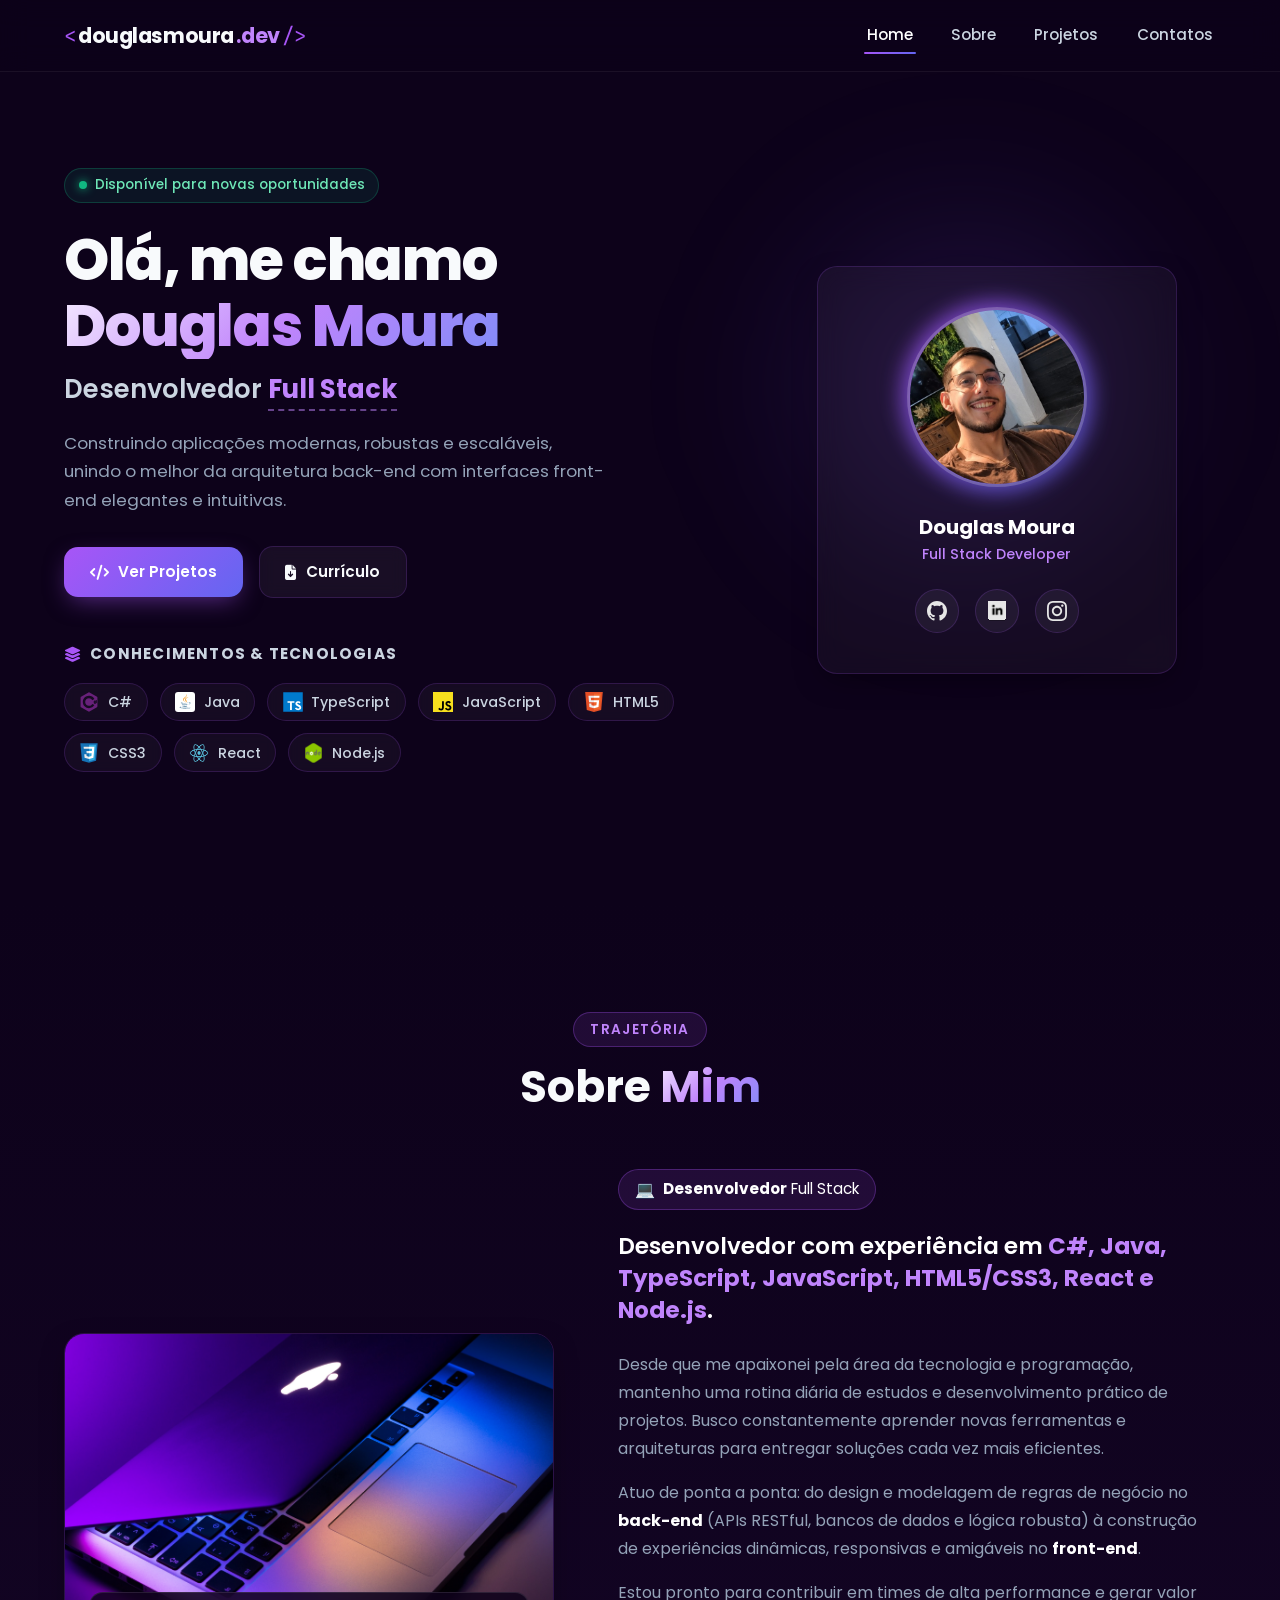
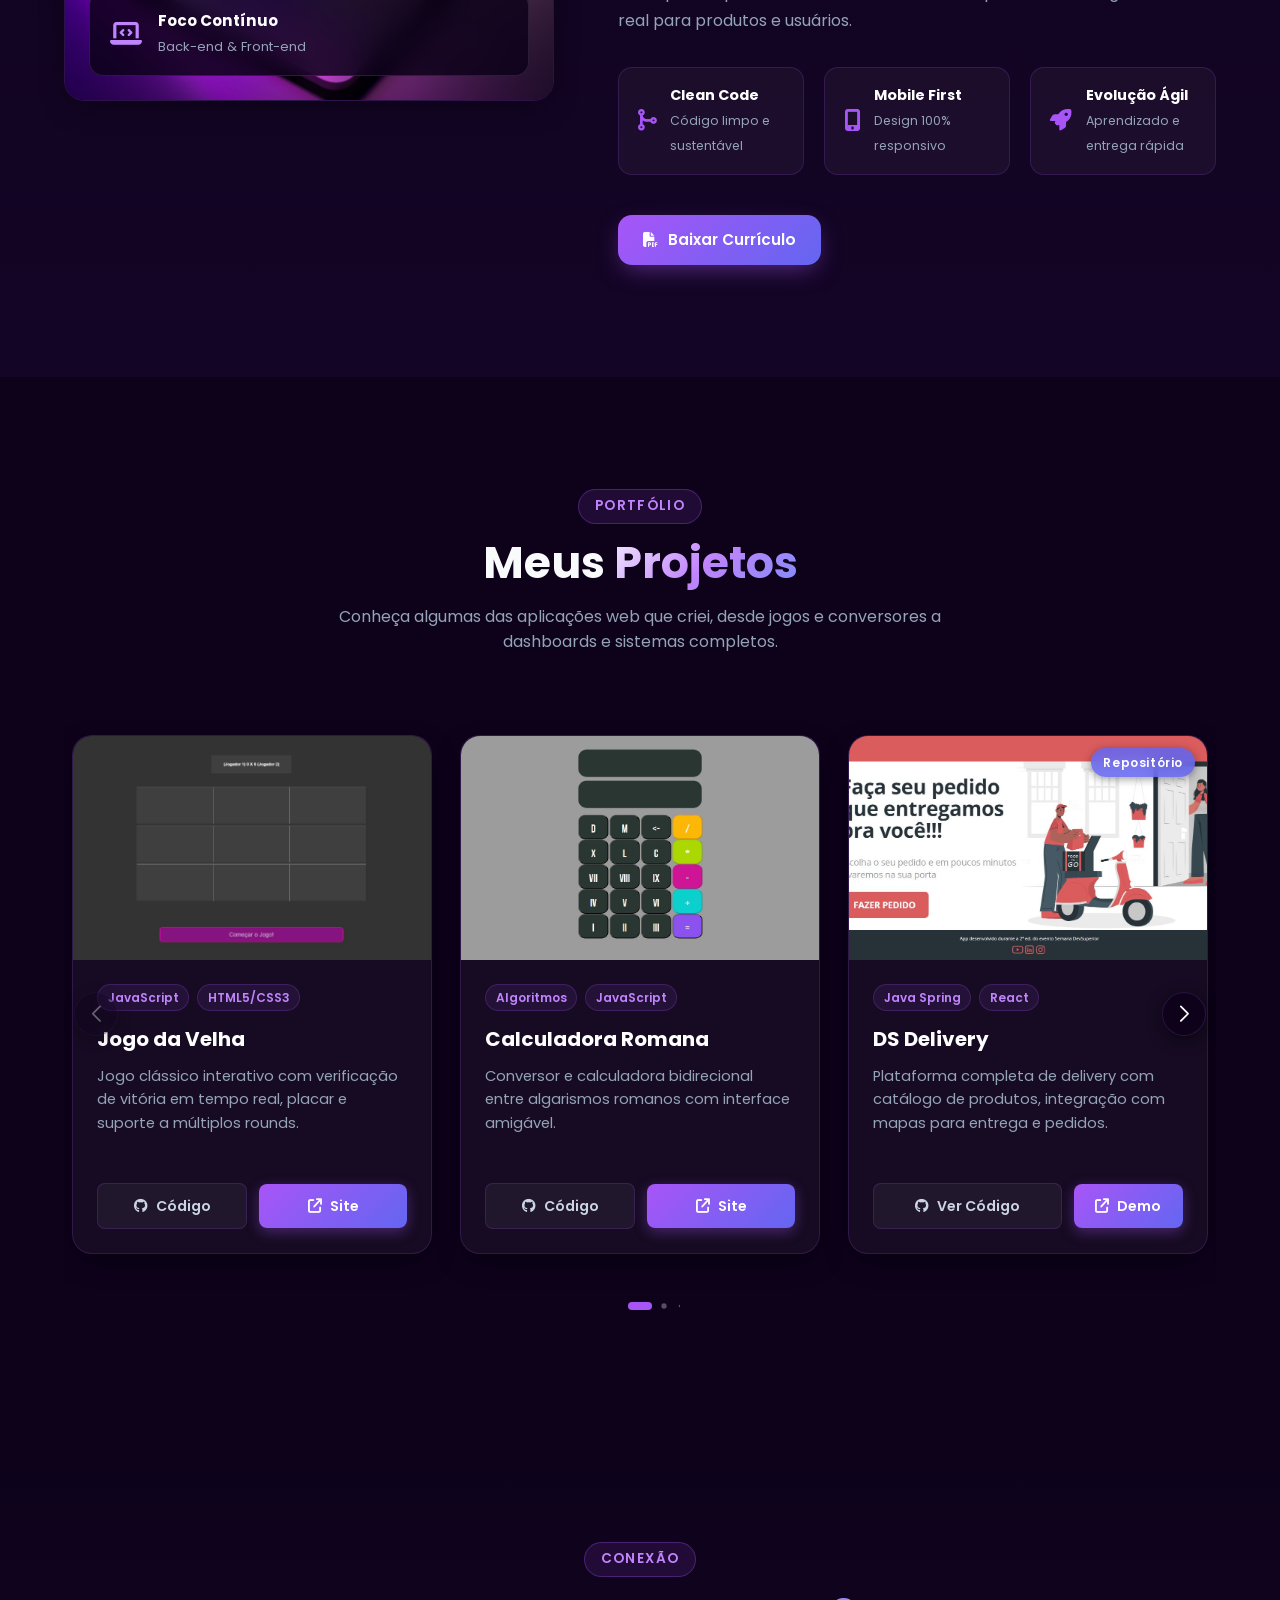
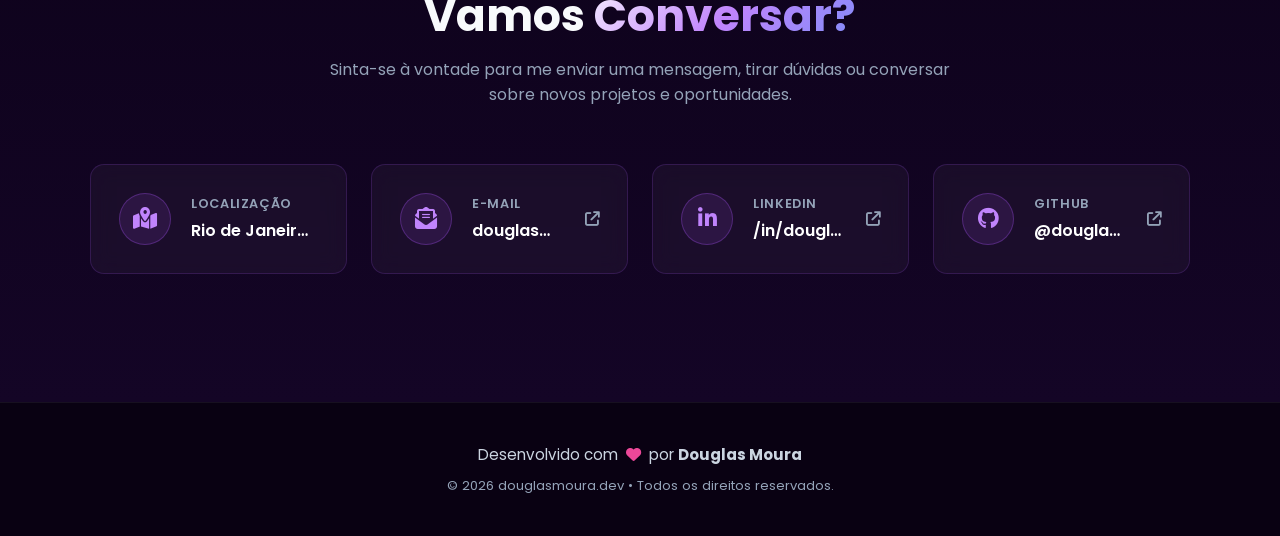
==== commit 60f01dc4: "Portfolio profissional responsivo para mobile" ====
--- a/index.html
+++ b/index.html
@@ -2,312 +2,520 @@
 <html lang="pt-BR">
 <head>
     <meta charset="UTF-8">
-    <meta name="viewport" content="width=device-width, initial-scale=1.0">
-
-    <link rel="stylesheet" href="style.css">
+    <meta name="viewport" content="width=device-width, initial-scale=1.0, viewport-fit=cover">
+    <meta http-equiv="X-UA-Compatible" content="IE=edge">
+
+    <title>Douglas Moura | Desenvolvedor Full Stack</title>
+    <meta name="description" content="Portfólio de Douglas Moura - Desenvolvedor Full Stack especializado em C#, Java, TypeScript, JavaScript, React e Node.js. Conheça meus projetos e habilidades.">
+    <meta name="author" content="Douglas Moura">
+    <meta name="keywords" content="Douglas Moura, Desenvolvedor Full Stack, C#, Java, TypeScript, JavaScript, React, Node.js, Web Developer, Portfolio">
+    <meta name="theme-color" content="#120422">
+
+    <!-- Open Graph / Redes Sociais -->
+    <meta property="og:type" content="website">
+    <meta property="og:title" content="Douglas Moura | Desenvolvedor Full Stack">
+    <meta property="og:description" content="Portfólio profissional de Douglas Moura - Projetos, tecnologias e trajetória na programação.">
+    <meta property="og:image" content="./img/DouglasIAJPG.JPG">
+
+    <!-- Favicon -->
+    <link rel="icon" type="image/x-icon" href="ico/portifolio.ico">
+
+    <!-- Google Fonts -->
+    <link rel="preconnect" href="https://fonts.googleapis.com">
+    <link rel="preconnect" href="https://fonts.gstatic.com" crossorigin>
+    <link href="https://fonts.googleapis.com/css2?family=Poppins:wght@300;400;500;600;700;800&family=JetBrains+Mono:wght@400;600&display=swap" rel="stylesheet">
+
+    <!-- Font Awesome Icons -->
     <link rel="stylesheet" href="https://cdnjs.cloudflare.com/ajax/libs/font-awesome/6.5.1/css/all.min.css" 
     integrity="sha512-DTOQO9RWCH3ppGqcWaEA1BIZOC6xxalwEsw9c2QQeAIftl+Vegovlnee1c9QX4TctnWMn13TZye+giMm8e2LwA==" 
     crossorigin="anonymous" referrerpolicy="no-referrer" />
 
+    <!-- Swiper CSS (v11) -->
     <link rel="stylesheet" href="https://cdn.jsdelivr.net/npm/swiper@11/swiper-bundle.min.css" />
-    <link rel="portfolio icon" href="ico/portifolio.ico">
-
-
-    <title>Portfólio - Douglas Moura</title>
+
+    <!-- CSS Customizado -->
+    <link rel="stylesheet" href="style.css">
 </head>
 <body>
-    <!-- Header -->
-    <section id="header">
-        <a class ="header-title" href="https://github.com/douglasmoura/portfolio" target="_blank">
-            <h1>douglasmoura.dev</h1>
-        </a>
-
-        <nav class="navbar">
-            <button class="menu-hamburguer"></button>
-            <ul class="navbar-links">
-            <li><a href="#person">Home</a></li>
-            <li><a href="#about">Sobre</a></li>
-            <li><a href="#projects">Projetos</a></li>
-            <li><a href="#contacts">Contatos</a></li>
-            </ul>
-        </nav>
-    </section>
-    <!-- End Header -->
-
-    <!-- Person -->
-    <section id="person">
-        <div class="person-content">
-            <div class="person-name">
-                <h1>Olá, <span></span><br>
-                Me chamo <span></span><br>
-                Douglas Moura <span></span></h1>
+    <!-- Skip to Content Accessibility Link -->
+    <a href="#main" class="skip-link">Pular para o conteúdo principal</a>
+
+    <!-- Header / Navbar -->
+    <header class="header" id="header">
+        <div class="header-container">
+            <a class="header-logo" href="#person" aria-label="Ir para o início">
+                <span class="logo-code">&lt;</span>douglasmoura<span class="logo-accent">.dev</span><span class="logo-code">/&gt;</span>
+            </a>
+
+            <nav class="navbar" id="navbar" aria-label="Navegação Principal">
+                <button class="menu-hamburguer" id="menu-hamburguer" aria-label="Abrir menu de navegação" aria-expanded="false" aria-controls="navbar-links">
+                    <span class="hamburger-bar"></span>
+                    <span class="hamburger-bar"></span>
+                    <span class="hamburger-bar"></span>
+                </button>
+
+                <div class="navbar-backdrop" id="navbar-backdrop"></div>
+
+                <ul class="navbar-links" id="navbar-links" role="menu">
+                    <li role="none"><a href="#person" class="nav-link active" role="menuitem">Home</a></li>
+                    <li role="none"><a href="#about" class="nav-link" role="menuitem">Sobre</a></li>
+                    <li role="none"><a href="#projects" class="nav-link" role="menuitem">Projetos</a></li>
+                    <li role="none"><a href="#contacts" class="nav-link" role="menuitem">Contatos</a></li>
+                </ul>
+            </nav>
+        </div>
+    </header>
+
+    <main id="main">
+        <!-- Hero / Person Section -->
+        <section id="person" class="hero-section">
+            <div class="hero-bg-glow" aria-hidden="true"></div>
+            <div class="hero-container">
+                <div class="person-content">
+                    <div class="status-badge">
+                        <span class="status-dot"></span>
+                        <span>Disponível para novas oportunidades</span>
+                    </div>
+
+                    <div class="person-name">
+                        <h1 class="hero-title">
+                            Olá, me chamo <br>
+                            <span class="name-highlight">Douglas Moura</span>
+                        </h1>
+                        <h2 class="hero-subtitle">
+                            Desenvolvedor <span class="role-highlight">Full Stack</span>
+                        </h2>
+                        <p class="hero-summary">
+                            Construindo aplicações modernas, robustas e escaláveis, unindo o melhor da arquitetura back-end com interfaces front-end elegantes e intuitivas.
+                        </p>
+                    </div>
+
+                    <div class="hero-actions">
+                        <a href="#projects" class="btn btn-primary">
+                            <i class="fa-solid fa-code"></i> Ver Projetos
+                        </a>
+                        <a href="public/document/Curriculo-Douglas.pdf" download="Curriculo-Douglas-Moura.pdf" class="btn btn-secondary">
+                            <i class="fa-solid fa-file-arrow-down"></i> Currículo
+                        </a>
+                    </div>
+
+                    <div class="stacks-content">
+                        <h3 class="stacks-title">
+                            <i class="fa-solid fa-layer-group"></i> Conhecimentos & Tecnologias
+                        </h3>
+
+                        <ul class="stacks" aria-label="Tecnologias dominadas">
+                            <li class="stack-item" data-tooltip="C#">
+                                <img src="./svg/csharp.svg" alt="Ícone C#" width="28" height="28" loading="lazy">
+                                <span>C#</span>
+                            </li>
+                            <li class="stack-item" data-tooltip="Java">
+                                <img src="./svg/java.svg" alt="Ícone Java" width="28" height="28" loading="lazy">
+                                <span>Java</span>
+                            </li>
+                            <li class="stack-item" data-tooltip="TypeScript">
+                                <img src="./svg/ts.svg" alt="Ícone TypeScript" width="28" height="28" loading="lazy">
+                                <span>TypeScript</span>
+                            </li>
+                            <li class="stack-item" data-tooltip="JavaScript">
+                                <img src="./svg/js.svg" alt="Ícone JavaScript" width="28" height="28" loading="lazy">
+                                <span>JavaScript</span>
+                            </li>
+                            <li class="stack-item" data-tooltip="HTML5">
+                                <img src="./svg/html.svg" alt="Ícone HTML5" width="28" height="28" loading="lazy">
+                                <span>HTML5</span>
+                            </li>
+                            <li class="stack-item" data-tooltip="CSS3">
+                                <img src="./svg/css.svg" alt="Ícone CSS3" width="28" height="28" loading="lazy">
+                                <span>CSS3</span>
+                            </li>
+                            <li class="stack-item" data-tooltip="React">
+                                <img src="./svg/react.svg" alt="Ícone React" width="28" height="28" loading="lazy">
+                                <span>React</span>
+                            </li>
+                            <li class="stack-item" data-tooltip="Node.js">
+                                <img src="./svg/node.svg" alt="Ícone Node.js" width="28" height="28" loading="lazy">
+                                <span>Node.js</span>
+                            </li>
+                        </ul>
+                    </div>
+                </div>
+
+                <div class="person-background">
+                    <div class="profile-card">
+                        <div class="profile-photo-wrapper">
+                            <div class="profile-glow"></div>
+                            <img src="./img/DouglasIAJPG.JPG" alt="Foto de perfil de Douglas Moura" class="profile-photo" fetchpriority="high">
+                        </div>
+
+                        <div class="profile-info">
+                            <span class="profile-name">Douglas Moura</span>
+                            <span class="profile-tag">Full Stack Developer</span>
+                        </div>
+
+                        <div class="links" aria-label="Redes sociais e contatos">
+                            <a href="https://github.com/douglasmoura" target="_blank" rel="noopener noreferrer" aria-label="Acessar perfil do GitHub" class="social-btn">
+                                <img src="./svg/logo-github.svg" alt="GitHub" width="22" height="22">
+                                <span class="sr-only">GitHub</span>
+                            </a>
+                            <a href="https://www.linkedin.com/in/douglasmourarj/" target="_blank" rel="noopener noreferrer" aria-label="Acessar perfil do LinkedIn" class="social-btn">
+                                <img src="./svg/logo-linkedin.svg" alt="LinkedIn" width="22" height="22">
+                                <span class="sr-only">LinkedIn</span>
+                            </a>
+                            <a href="https://www.instagram.com/dougras2_/" target="_blank" rel="noopener noreferrer" aria-label="Acessar perfil do Instagram" class="social-btn">
+                                <img src="./svg/logo-insta.svg" alt="Instagram" width="22" height="22">
+                                <span class="sr-only">Instagram</span>
+                            </a>
+                        </div>
+                    </div>
+                </div>
             </div>
-            <div class="stacks-content">
-                <h3><span><i class="fa-solid fa-book"></i> Conhecimentos</i></span></h3>
-
-                    <ul class="stacks">
-                        <li>
-                            <div data="CSharp"><img src="./svg/csharp.svg"  alt="csharp-icon"></div>
-                        </li>
-                    
-                        <li>
-                            <div data="Java"><img src="./svg/java.svg" alt="java-icon"></div>
-                        </li>
-                        <li>
-                            <div data="TypeScript"><img src="./svg/ts.svg" alt="ts-icon"></div>
-                        </li>
-                    
-                        <li>
-                            <div data="JavaScript"><img src="./svg/js.svg" alt="js-icon"></div>
-                        </li>
-                        
-                        <li>
-                            <div data="HTML"><img src="./svg/html.svg" alt="html-icon"></div>
-                        </li>
-
-                        <li>
-                            <div data="CSS"><img src="./svg/css.svg" alt="css-icon"></div>
-                        </li>
-                        
-                        <li>
-                            <div data="React"><img src="./svg/react.svg" alt="react-icon"></div>   
-                        </li>
-                    
-                        <li>
-                            <div data="Node"> <img src="./svg/node.svg" alt="node-icon"></div>
-                        </li>
-                    </ul>
+        </section>
+
+        <!-- About Section -->
+        <section id="about" class="about-section">
+            <div class="section-container">
+                <div class="section-heading">
+                    <span class="section-badge">Trajetória</span>
+                    <h2 class="section-title">Sobre <span class="text-gradient">Mim</span></h2>
+                </div>
+
+                <div class="about-grid">
+                    <div class="background-about">
+                        <div class="img-wrapper">
+                            <img src="./img/img.2.jpg" alt="Setup de desenvolvimento com notebook" loading="lazy">
+                            <div class="img-overlay-card">
+                                <i class="fa-solid fa-laptop-code"></i>
+                                <div>
+                                    <strong>Foco Contínuo</strong>
+                                    <span>Back-end & Front-end</span>
+                                </div>
+                            </div>
+                        </div>
+                    </div>
+
+                    <div class="box-about">
+                        <div class="about-role-pill">
+                            <span class="pill-icon">💻</span>
+                            <span class="pill-text"><strong>Desenvolvedor</strong> Full Stack</span>
+                        </div>
+
+                        <h3 class="about-summary">
+                            Desenvolvedor com experiência em 
+                            <span class="tech-highlight">C#, Java, TypeScript, JavaScript, HTML5/CSS3, React e Node.js</span>.
+                        </h3>
+
+                        <div class="about-text-content">
+                            <p>
+                                Desde que me apaixonei pela área da tecnologia e programação, mantenho uma rotina diária de estudos e desenvolvimento prático de projetos. Busco constantemente aprender novas ferramentas e arquiteturas para entregar soluções cada vez mais eficientes.
+                            </p>
+                            <p>
+                                Atuo de ponta a ponta: do design e modelagem de regras de negócio no <strong>back-end</strong> (APIs RESTful, bancos de dados e lógica robusta) à construção de experiências dinâmicas, responsivas e amigáveis no <strong>front-end</strong>.
+                            </p>
+                            <p>
+                                Estou pronto para contribuir em times de alta performance e gerar valor real para produtos e usuários.
+                            </p>
+                        </div>
+
+                        <div class="about-features">
+                            <div class="feature-item">
+                                <i class="fa-solid fa-code-merge"></i>
+                                <div>
+                                    <strong>Clean Code</strong>
+                                    <span>Código limpo e sustentável</span>
+                                </div>
+                            </div>
+                            <div class="feature-item">
+                                <i class="fa-solid fa-mobile-screen-button"></i>
+                                <div>
+                                    <strong>Mobile First</strong>
+                                    <span>Design 100% responsivo</span>
+                                </div>
+                            </div>
+                            <div class="feature-item">
+                                <i class="fa-solid fa-rocket"></i>
+                                <div>
+                                    <strong>Evolução Ágil</strong>
+                                    <span>Aprendizado e entrega rápida</span>
+                                </div>
+                            </div>
+                        </div>
+
+                        <div class="button-cta">
+                            <a href="public/document/Curriculo-Douglas.pdf" download="Curriculo-Douglas-Moura.pdf" class="btn btn-primary" aria-label="Baixar Currículo de Douglas Moura em PDF">
+                                <i class="fa-solid fa-file-pdf"></i> Baixar Currículo
+                            </a>
+                        </div>
+                    </div>
+                </div>
             </div>
+        </section>
+
+        <!-- Projects Section -->
+        <section id="projects" class="projects-section">
+            <div class="section-container">
+                <div class="section-heading">
+                    <span class="section-badge">Portfólio</span>
+                    <h2 class="section-title">Meus <span class="text-gradient">Projetos</span></h2>
+                    <p class="section-subtitle">
+                        Conheça algumas das aplicações web que criei, desde jogos e conversores a dashboards e sistemas completos.
+                    </p>
+                </div>
+
+                <div class="container-projects">
+                    <div class="swiper mySwiper">
+                        <div class="swiper-wrapper">
+                            
+                            <!-- Projeto 1: Jogo da Velha -->
+                            <div class="swiper-slide">
+                                <article class="card-project">
+                                    <div class="image-project">
+                                        <img src="./img/Jogo-da-velha.jpg" alt="Screenshot do Jogo da Velha Web" loading="lazy">
+                                        <div class="project-overlay">
+                                            <a href="https://douglasmoura.github.io/AV1-Jogo_da_velha-WEB/" target="_blank" rel="noopener noreferrer" class="overlay-link" aria-label="Ver site do Jogo da Velha">
+                                                <i class="fa-solid fa-arrow-up-right-from-square"></i>
+                                            </a>
+                                        </div>
+                                    </div>
+
+                                    <div class="card-body">
+                                        <div class="card-tags">
+                                            <span class="tag">JavaScript</span>
+                                            <span class="tag">HTML5/CSS3</span>
+                                        </div>
+                                        <h3 class="card-title">Jogo da Velha</h3>
+                                        <p class="card-description">
+                                            Jogo clássico interativo com verificação de vitória em tempo real, placar e suporte a múltiplos rounds.
+                                        </p>
+                                    </div>
+
+                                    <div class="cta-project">
+                                        <a href="https://github.com/douglasmoura/AV1-Jogo_da_velha-WEB" target="_blank" rel="noopener noreferrer" class="btn-card btn-code">
+                                            <i class="fa-brands fa-github"></i> Código
+                                        </a>
+                                        <a href="https://douglasmoura.github.io/AV1-Jogo_da_velha-WEB/" target="_blank" rel="noopener noreferrer" class="btn-card btn-live">
+                                            <i class="fa-solid fa-arrow-up-right-from-square"></i> Site
+                                        </a>
+                                    </div>
+                                </article>
+                            </div>
+
+                            <!-- Projeto 2: Calculadora Romana -->
+                            <div class="swiper-slide">
+                                <article class="card-project">
+                                    <div class="image-project">
+                                        <img src="./img/calculadora-romana.jpg" alt="Screenshot da Calculadora Romana" loading="lazy">
+                                        <div class="project-overlay">
+                                            <a href="https://douglasmoura.github.io/APS-CalculadoraRomana-WEB/" target="_blank" rel="noopener noreferrer" class="overlay-link" aria-label="Ver site da Calculadora Romana">
+                                                <i class="fa-solid fa-arrow-up-right-from-square"></i>
+                                            </a>
+                                        </div>
+                                    </div>
+
+                                    <div class="card-body">
+                                        <div class="card-tags">
+                                            <span class="tag">Algoritmos</span>
+                                            <span class="tag">JavaScript</span>
+                                        </div>
+                                        <h3 class="card-title">Calculadora Romana</h3>
+                                        <p class="card-description">
+                                            Conversor e calculadora bidirecional entre algarismos romanos com interface amigável.
+                                        </p>
+                                    </div>
+
+                                    <div class="cta-project">
+                                        <a href="https://github.com/douglasmoura/APS-CalculadoraRomana-WEB" target="_blank" rel="noopener noreferrer" class="btn-card btn-code">
+                                            <i class="fa-brands fa-github"></i> Código
+                                        </a>
+                                        <a href="https://douglasmoura.github.io/APS-CalculadoraRomana-WEB/" target="_blank" rel="noopener noreferrer" class="btn-card btn-live">
+                                            <i class="fa-solid fa-arrow-up-right-from-square"></i> Site
+                                        </a>
+                                    </div>
+                                </article>
+                            </div>
+
+                            <!-- Projeto 3: DS Delivery -->
+                            <div class="swiper-slide">
+                                <article class="card-project">
+                                    <div class="image-project">
+                                        <img src="./img/Delivery.jpg" alt="Screenshot do DS Delivery" loading="lazy">
+                                        <span class="status-tag repo-tag">Repositório</span>
+                                    </div>
+
+                                    <div class="card-body">
+                                        <div class="card-tags">
+                                            <span class="tag">Java Spring</span>
+                                            <span class="tag">React</span>
+                                        </div>
+                                        <h3 class="card-title">DS Delivery</h3>
+                                        <p class="card-description">
+                                            Plataforma completa de delivery com catálogo de produtos, integração com mapas para entrega e pedidos.
+                                        </p>
+                                    </div>
+
+                                    <div class="cta-project">
+                                        <a href="https://github.com/douglasmoura/dsdeliver-sds2" target="_blank" rel="noopener noreferrer" class="btn-card btn-code btn-full">
+                                            <i class="fa-brands fa-github"></i> Ver Código
+                                        </a>
+                                        <a href="https://douglas-studios.netlify.app" target="_blank" rel="noopener noreferrer" class="btn-card btn-live" title="Link de demonstração do projeto">
+                                            <i class="fa-solid fa-arrow-up-right-from-square"></i> Demo
+                                        </a>
+                                    </div>
+                                </article>
+                            </div>
+
+                            <!-- Projeto 4: DS Vendas -->
+                            <div class="swiper-slide">
+                                <article class="card-project">
+                                    <div class="image-project">
+                                        <img src="./img/Vendas.jpg" alt="Screenshot do DS Vendas" loading="lazy">
+                                        <span class="status-tag repo-tag">Repositório</span>
+                                    </div>
+
+                                    <div class="card-body">
+                                        <div class="card-tags">
+                                            <span class="tag">Dashboard</span>
+                                            <span class="tag">React</span>
+                                            <span class="tag">Spring</span>
+                                        </div>
+                                        <h3 class="card-title">DS Vendas</h3>
+                                        <p class="card-description">
+                                            Dashboard analítico com gráficos interativos, taxas de conversão e relatórios de vendas em tempo real.
+                                        </p>
+                                    </div>
+
+                                    <div class="cta-project">
+                                        <a href="https://github.com/douglasmoura/projeto-sds3" target="_blank" rel="noopener noreferrer" class="btn-card btn-code btn-full">
+                                            <i class="fa-brands fa-github"></i> Ver Código
+                                        </a>
+                                        <a href="https://douglasmoura-dsvendas.netlify.app" target="_blank" rel="noopener noreferrer" class="btn-card btn-live" title="Link de demonstração do projeto">
+                                            <i class="fa-solid fa-arrow-up-right-from-square"></i> Demo
+                                        </a>
+                                    </div>
+                                </article>
+                            </div>
+
+                            <!-- Projeto 5: DS Movie -->
+                            <div class="swiper-slide">
+                                <article class="card-project">
+                                    <div class="image-project">
+                                        <img src="./img/Filmes.jpg" alt="Screenshot do DS Movie" loading="lazy">
+                                        <span class="status-tag repo-tag">Repositório</span>
+                                    </div>
+
+                                    <div class="card-body">
+                                        <div class="card-tags">
+                                            <span class="tag">Full Stack</span>
+                                            <span class="tag">React</span>
+                                        </div>
+                                        <h3 class="card-title">DS Movie</h3>
+                                        <p class="card-description">
+                                            Catálogo de filmes interativo com listagem dinâmica, paginação e sistema de notas e avaliações.
+                                        </p>
+                                    </div>
+
+                                    <div class="cta-project">
+                                        <a href="https://github.com/douglasmoura/dsmovie" target="_blank" rel="noopener noreferrer" class="btn-card btn-code btn-full">
+                                            <i class="fa-brands fa-github"></i> Ver Código
+                                        </a>
+                                        <a href="https://dsmovie-douglasmoura.netlify.app" target="_blank" rel="noopener noreferrer" class="btn-card btn-live" title="Link de demonstração do projeto">
+                                            <i class="fa-solid fa-arrow-up-right-from-square"></i> Demo
+                                        </a>
+                                    </div>
+                                </article>
+                            </div>
+
+                        </div>
+
+                        <!-- Swiper Controls -->
+                        <div class="swiper-button-prev" tabindex="0" role="button" aria-label="Slide anterior"></div>
+                        <div class="swiper-button-next" tabindex="0" role="button" aria-label="Próximo slide"></div>
+                        <div class="swiper-pagination"></div>
+                    </div>
+                </div>
+            </div>
+        </section>
+
+        <!-- Contacts Section -->
+        <section id="contacts" class="contacts-section">
+            <div class="section-container">
+                <div class="section-heading">
+                    <span class="section-badge">Conexão</span>
+                    <h2 class="section-title">Vamos <span class="text-gradient">Conversar?</span></h2>
+                    <p class="section-subtitle">
+                        Sinta-se à vontade para me enviar uma mensagem, tirar dúvidas ou conversar sobre novos projetos e oportunidades.
+                    </p>
+                </div>
+
+                <div class="contacts-cards-grid">
+                    <div class="contact-card">
+                        <div class="contact-icon-bubble">
+                            <i class="fa-solid fa-map-location-dot"></i>
+                        </div>
+                        <div class="contact-card-info">
+                            <span class="contact-label">Localização</span>
+                            <p class="contact-value">Rio de Janeiro, RJ - Brasil</p>
+                        </div>
+                    </div>
+
+                    <a href="mailto:douglasmoura2@outlook.com" class="contact-card contact-card-interactive" aria-label="Enviar e-mail para douglasmoura2@outlook.com">
+                        <div class="contact-icon-bubble">
+                            <i class="fa-solid fa-envelope-open-text"></i>
+                        </div>
+                        <div class="contact-card-info">
+                            <span class="contact-label">E-mail</span>
+                            <span class="contact-value email-text">douglasmoura2@outlook.com</span>
+                        </div>
+                        <i class="fa-solid fa-arrow-up-right-from-square contact-card-arrow"></i>
+                    </a>
+
+                    <a href="https://www.linkedin.com/in/douglasmourarj/" target="_blank" rel="noopener noreferrer" class="contact-card contact-card-interactive" aria-label="Abrir perfil no LinkedIn">
+                        <div class="contact-icon-bubble">
+                            <i class="fa-brands fa-linkedin-in"></i>
+                        </div>
+                        <div class="contact-card-info">
+                            <span class="contact-label">LinkedIn</span>
+                            <span class="contact-value">/in/douglasmourarj</span>
+                        </div>
+                        <i class="fa-solid fa-arrow-up-right-from-square contact-card-arrow"></i>
+                    </a>
+
+                    <a href="https://github.com/douglasmoura" target="_blank" rel="noopener noreferrer" class="contact-card contact-card-interactive" aria-label="Abrir perfil no GitHub">
+                        <div class="contact-icon-bubble">
+                            <i class="fa-brands fa-github"></i>
+                        </div>
+                        <div class="contact-card-info">
+                            <span class="contact-label">GitHub</span>
+                            <span class="contact-value">@douglasmoura</span>
+                        </div>
+                        <i class="fa-solid fa-arrow-up-right-from-square contact-card-arrow"></i>
+                    </a>
+                </div>
+            </div>
+        </section>
+    </main>
+
+    <!-- Footer -->
+    <footer class="footer" id="footer">
+        <div class="container-footer">
+            <p class="footer-text">
+                Desenvolvido com <i class="fa-solid fa-heart footer-heart" aria-hidden="true"></i> por <strong>Douglas Moura</strong>
+            </p>
+            <p class="footer-copyright">
+                &copy; <span id="current-year">2026</span> douglasmoura.dev &bull; Todos os direitos reservados.
+            </p>
         </div>
-
-        <div class="person-background">
-            <div class="wrapper-profile-photo">
-                <img src="./img/DouglasIAJPG.JPG" alt="photo-douglas">
-            </div>
-
-            <div class="links">
-                    <a data-name = "Github" href="https://github.com/douglasmoura" target="_blank">
-                        <img src="./svg/logo-github.svg" alt="github-icon">
-                    </a>
-                    <a data-name= "instagram" href="https://www.instagram.com/dougras2_/" target="_blank">
-                        <img src="./svg/logo-insta.svg" alt="instagram-icon"> 
-                    </a>
-                    <a data-name= "Linkedin" href="https://www.linkedin.com/in/douglasmourarj/" target="_blank">
-                        <img src="./svg/logo-linkedin.svg" alt="linkedin-icon">
-                    </a>
-            </div>         
-        </div>
-    </section>
-    <!-- End Person -->
-
-    <!-- About -->
-    <section id="about">
-        <div class="background-about">
-            <div class="img-wrapper">
-                <img src="./img/img.2.jpg" alt="img2-notebook">
-            </div>
-        </div>
-
-        <div class="box-about">
-            <div class="section-subtitle">
-                <h2>
-                    <p>💻</p>
-                    <p><span>Desenvolvedor</span> Full Stacks</p>
-                </h2>
-            </div>
-
-            <h3>
-                Sou um Desenvolvedor Full Stacks com experiências em
-                <p>CSharp, Java, TypeScript, JavaScript, HTML/CSS, React, Node</p>
-            </h3>
-
-            <h4>
-                Desde que me interessei na área da programação estudo diariamente para conseguir minha primeira oportunidade.
-                Por isso estou sempre querendo aprender algo novo que me ajude a ser um desenvolvedor cada vez melhor.
-                Estudo programação há algum tempo, tanto no back-end quanto no front-end.
-            </h4>
-
-            <h4>
-                Abaixo está meu <p>currículo</p> para download.
-            </h4>
-
-            <div class="button-cta">
-                <a href="public/document/Curriculo-Douglas.pdf" download="Curriculo-Douglas-Moura" aria-label="Baixar Curriculo Douglas">Currículo</a>
-                
-            </div>
-        </div>
-    </section>
-    <!-- End About -->
-
-    <!-- Projects -->
-    <section id="projects">
-        <div class="projects-title">
-            <h2>    
-                <p><span><i class="fa-solid fa-bars"></i> Projetos</span></p>   
-            </h2>
-        </div> 
-
-        <div class="container-projects">
-            <div class="swiper mySwiper">
-
-                <div class="swiper-wrapper">
-                    
-                <div class="swiper-slide">
-                <div class="card-project">
-                <div class="image-project">
-                    <a href="https://douglasmoura.github.io/AV1-Jogo_da_velha-WEB/" target="_blank">
-                        <img src="./img/Jogo-da-velha.jpg" alt="img-jogo-da-velha">
-                    </a>
-                </div>
-                <span>Jogo da velha</span>
-                <p>Esse projeto, simula um jogo da velha</p>
-                <div class="cta-project">
-                    <a href="https://github.com/douglasmoura/AV1-Jogo_da_velha-WEB" target="_blank">
-                    Código
-                    <i class="fa-brands fa-github"></i>
-                    </a>
-                    <a href="https://douglasmoura.github.io/AV1-Jogo_da_velha-WEB/" target="_blank">
-                    Site
-                    <i class="fa-solid fa-arrow-up-right-from-square"></i>
-                    </a>
-                </div>
-                </div>
-                </div>
-                <div class="swiper-slide">
-                <div class="card-project">
-                <div class="image-project">
-                    <a href="https://douglasmoura.github.io/APS-CalculadoraRomana-WEB/" target="_blank">
-                    <img src="./img/calculadora-romana.jpg" alt="img-calculadora-romana">
-                    </a>
-                </div>
-                <span>Calculadora romana</span>
-                <p>Esse projeto, simula uma calculadora romana</p>
-                <div class="cta-project">
-                    <a href="https://github.com/douglasmoura/APS-CalculadoraRomana-WEB" target="_blank">
-                    Código
-                    <i class="fa-brands fa-github"></i>
-                    </a>
-                    <a href="https://douglasmoura.github.io/APS-CalculadoraRomana-WEB/" target="_blank">
-                    Site
-                    <i class="fa-solid fa-arrow-up-right-from-square"></i>
-                    </a>
-                </div>
-                </div>
-                </div>
-                <div class="swiper-slide">
-                <div class=" card-project">    
-                <div class="image-project">
-                    <a href="https://douglas-studios.netlify.app" target="_blank">
-                        <img src="./img/Delivery.jpg" alt="img-delivery">
-                    </a>
-                </div>
-                <span>DS Delivery</span>
-                <p>Esse projeto, simula um site de delivery. Obs: Por falta de hospedagem o site se encontra offline</p>
-                <div class="cta-project">
-                    <a href="https://github.com/douglasmoura/dsdeliver-sds2" target="_blank">
-                    Código
-                    <i class="fa-brands fa-github"></i>
-                    </a>
-                    <a href="https://douglas-studios.netlify.app" target="_blank">
-                    Site
-                    <i class="fa-solid fa-arrow-up-right-from-square"></i>
-                    </a>
-                </div>
-                </div>
-                </div>
-                <div class="swiper-slide">
-                <div class=" card-project">
-                <div class="image-project">
-                    <a href="https://douglasmoura-dsvendas.netlify.app" target="_blank">
-                    <img src="./img/Vendas.jpg" alt="img-vendas">
-                    </a>
-                </div>
-                <span>DS Vendas</span>
-                <p>Esse projeto, simula um site de vendas. Obs: Por falta de hospedagem o site se encontra offline</p>
-                <div class="cta-project">
-                    <a href="https://github.com/douglasmoura/projeto-sds3" target="_blank">
-                    Código
-                    <i class="fa-brands fa-github"></i>
-                    </a>
-                    <a href="https://douglasmoura-dsvendas.netlify.app" target="_blank">
-                    Site
-                    <i class="fa-solid fa-arrow-up-right-from-square"></i>
-                    </a>
-                </div>
-                </div>
-                </div>
-                <div class="swiper-slide">
-                    <div class="card-project">
-                <div class="image-project">
-                    <a href="https://dsmovie-douglasmoura.netlify.app" target="_blank">
-                    <img src="./img/Filmes.jpg" alt="img-filmes">
-                    </a>
-                </div>
-                <span>DS Movie</span>
-                <p>Esse projeto, simula um site de filmes. Obs: Por falta de hospedagem o site se encontra offline</p>
-                <div class="cta-project">
-                    <a href="https://github.com/douglasmoura/dsmovie" target="_blank">
-                    Código
-                    <i class="fa-brands fa-github"></i>
-                    </a>
-                    <a href="https://dsmovie-douglasmoura.netlify.app" target="_blank">
-                    Site
-                    <i class="fa-solid fa-arrow-up-right-from-square"></i>
-                    </a>
-                </div>
-                </div>
-                </div>
-            </div>
-            <div class="swiper-button-next"></div>
-            <div class="swiper-button-prev"></div>
-            <div class="swiper-pagination"></div>
-            </div>
-
-    </section>
-    <!-- End Projects -->
-
-    <!-- Contacts -->
-    <section id="contacts">
-        <div class="contact-icon-content">
-            <h2><span><i class="fa-regular fa-address-book"></i> Contato</span></h2>
-        </div>
-        <div class="contacts-icons-wrapper">
-            <div class="contact-icon-content">
-                <div class="contact-icon">
-                    <i class="fa-solid fa-map-location-dot"></i>
-                </div>
-                <div class="contact-info">
-                    <span>Localização</span>
-                    <p>Rio de Janeiro, Brasil</p>
-                </div>
-            </div>
-            <div class="contact-icon-content">
-                <div class="contact-icon">
-                    <i class="fa-solid fa-envelope-open-text"></i>
-                </div>
-                <div class="contact-info">
-                    <span>E-mail</span>
-                    <a href="mailto:douglasmoura2@outlook.com">douglasmoura2@outlook.com</a>
-                </div>
-            </div>
-        </div>
-    </section>
-    <!-- End Contacts -->
-
-    <!-- Footer -->
-
-    <section id="footer">
-        <div class="container-footer">
-            <h2>Feito com <i class="fa-regular fa-heart"></i> por</h2>
-            <h3>Douglas Moura @ 2024</h3>
-        </div>
-    </section>
-
-    <!-- End Footer -->
-
-    <!-- Swiper JS -->
-    <script src="https://cdn.jsdelivr.net/npm/swiper@9/swiper-bundle.min.js"></script>
-
+    </footer>
+
+    <!-- Botão Flutuante Voltar ao Topo -->
+    <a href="#person" class="back-to-top" id="back-to-top" aria-label="Voltar ao início">
+        <i class="fa-solid fa-arrow-up"></i>
+    </a>
+
+    <!-- Swiper JS (v11 sincronizado com CSS v11) -->
+    <script src="https://cdn.jsdelivr.net/npm/swiper@11/swiper-bundle.min.js"></script>
+
+    <!-- Script Customizado -->
     <script src="script.js"></script>
 </body>
 </html>
--- a/style.css
+++ b/style.css
@@ -1,1279 +1,1574 @@
-@import url('https://fonts.googleapis.com/css2?family=Poppins:wght@400;500;700&display=swap');
-
-/* Person */
-*{
-    margin: 0px;
-    padding: 0px;
+/* ==========================================================================
+   PORTFÓLIO - DOUGLAS MOURA (douglasmoura.dev)
+   Design System, Layout Responsivo & Animações Modernas
+   ========================================================================== */
+
+/* --------------------------------------------------------------------------
+   1. VARIÁVEIS CSS & TEMA
+   -------------------------------------------------------------------------- */
+:root {
+    /* Cores Principais */
+    --color-bg: #0d021a;
+    --color-bg-secondary: #140526;
+    --color-bg-card: rgba(255, 255, 255, 0.04);
+    --color-bg-card-hover: rgba(255, 255, 255, 0.07);
+    --color-border: rgba(168, 85, 247, 0.18);
+    --color-border-hover: rgba(192, 132, 252, 0.45);
+
+    /* Roxo / Violeta / Gradientes */
+    --color-primary: #9333ea;
+    --color-primary-light: #a855f7;
+    --color-primary-glow: #c084fc;
+    --color-secondary: #6366f1;
+    --color-cyan: #38bdf8;
+    --color-success: #10b981;
+
+    --gradient-primary: linear-gradient(135deg, #a855f7 0%, #6366f1 100%);
+    --gradient-text: linear-gradient(135deg, #f3e8ff 0%, #c084fc 50%, #818cf8 100%);
+    --gradient-glow: radial-gradient(circle, rgba(168, 85, 247, 0.25) 0%, transparent 70%);
+
+    /* Tipografia & Texto */
+    --color-text-main: #f8fafc;
+    --color-text-muted: #94a3b8;
+    --color-text-subtle: #cbd5e1;
+    --font-main: 'Poppins', -apple-system, BlinkMacSystemFont, 'Segoe UI', Roboto, sans-serif;
+    --font-mono: 'JetBrains Mono', monospace;
+
+    /* Efeitos & Dimensões */
+    --header-height: 72px;
+    --border-radius-sm: 8px;
+    --border-radius-md: 14px;
+    --border-radius-lg: 20px;
+    --border-radius-full: 9999px;
+
+    --shadow-card: 0 10px 30px -10px rgba(0, 0, 0, 0.5);
+    --shadow-glow: 0 0 35px rgba(168, 85, 247, 0.25);
+    --shadow-btn: 0 8px 24px -6px rgba(168, 85, 247, 0.5);
+
+    --transition-fast: 0.2s cubic-bezier(0.4, 0, 0.2, 1);
+    --transition-smooth: 0.3s cubic-bezier(0.4, 0, 0.2, 1);
+    --transition-slow: 0.5s cubic-bezier(0.4, 0, 0.2, 1);
+}
+
+/* --------------------------------------------------------------------------
+   2. RESET & BASE
+   -------------------------------------------------------------------------- */
+*, *::before, *::after {
+    margin: 0;
+    padding: 0;
     box-sizing: border-box;
-}
-
-:root{
---color-white: white;
---color-background: rgb(27, 2, 44);
---color-purple: rgb(147, 48, 222);
 }
 
 html {
     scroll-behavior: smooth;
-    font-size: 10px;
-    background: var(--color-background);
+    scroll-padding-top: calc(var(--header-height) + 16px);
+    font-size: 16px;
+    background-color: var(--color-bg);
+    color: var(--color-text-main);
+    color-scheme: dark;
+    overflow-x: hidden;
+    max-width: 100%;
 }
 
 body {
-    font-family: 'Poppins', sans-serif;
-}
-/* Header */
-
-#header {
-    display: flex;
+    font-family: var(--font-main);
+    background-color: var(--color-bg);
+    color: var(--color-text-main);
+    line-height: 1.6;
+    overflow-x: hidden;
+    max-width: 100%;
+    width: 100%;
+    position: relative;
+    -webkit-font-smoothing: antialiased;
+    -moz-osx-font-smoothing: grayscale;
+}
+
+/* Text Selection */
+::selection {
+    background: var(--color-primary);
+    color: #ffffff;
+}
+
+/* Scrollbar Personalizada */
+::-webkit-scrollbar {
+    width: 10px;
+}
+
+::-webkit-scrollbar-track {
+    background: var(--color-bg);
+}
+
+::-webkit-scrollbar-thumb {
+    background: #2e1053;
+    border-radius: var(--border-radius-full);
+    border: 2px solid var(--color-bg);
+}
+
+::-webkit-scrollbar-thumb:hover {
+    background: var(--color-primary);
+}
+
+/* Acessibilidade: Skip link */
+.skip-link {
+    position: absolute;
+    top: -50px;
+    left: 20px;
+    background: var(--color-primary);
+    color: #ffffff;
+    padding: 10px 16px;
+    border-radius: var(--border-radius-sm);
+    z-index: 9999;
+    font-weight: 600;
+    text-decoration: none;
+    transition: top var(--transition-fast);
+}
+
+.skip-link:focus {
+    top: 20px;
+}
+
+.sr-only {
+    position: absolute;
+    width: 1px;
+    height: 1px;
+    padding: 0;
+    margin: -1px;
+    overflow: hidden;
+    clip: rect(0, 0, 0, 0);
+    white-space: nowrap;
+    border-width: 0;
+}
+
+/* Utilitários de Layout */
+.section-container {
+    max-width: 1200px;
+    width: 100%;
+    margin: 0 auto;
+    padding: 0 1.5rem;
+}
+
+.text-gradient {
+    background: var(--gradient-text);
+    -webkit-background-clip: text;
+    -webkit-text-fill-color: transparent;
+    display: inline-block;
+}
+
+/* Cabeçalhos de Seção Padronizados */
+.section-heading {
+    text-align: center;
+    margin-bottom: 3.5rem;
+}
+
+.section-badge {
+    display: inline-block;
+    font-size: 0.85rem;
+    font-weight: 600;
+    letter-spacing: 0.1em;
+    text-transform: uppercase;
+    color: var(--color-primary-glow);
+    background: rgba(168, 85, 247, 0.12);
+    border: 1px solid rgba(168, 85, 247, 0.3);
+    padding: 0.35rem 1rem;
+    border-radius: var(--border-radius-full);
+    margin-bottom: 0.85rem;
+}
+
+.section-title {
+    font-size: clamp(2rem, 3.5vw, 2.75rem);
+    font-weight: 700;
+    line-height: 1.2;
+    margin-bottom: 0.85rem;
+}
+
+.section-subtitle {
+    font-size: 1rem;
+    color: var(--color-text-muted);
+    max-width: 620px;
+    margin: 0 auto;
+}
+
+/* Botões Padronizados */
+.btn {
+    display: inline-flex;
+    align-items: center;
+    justify-content: center;
+    gap: 0.6rem;
+    padding: 0.8rem 1.6rem;
+    font-family: var(--font-main);
+    font-size: 0.95rem;
+    font-weight: 600;
+    text-decoration: none;
+    border-radius: var(--border-radius-md);
+    cursor: pointer;
+    transition: all var(--transition-smooth);
+    border: none;
+    outline: none;
+}
+
+.btn-primary {
+    background: var(--gradient-primary);
+    color: #ffffff;
+    box-shadow: var(--shadow-btn);
+}
+
+.btn-primary:hover {
+    transform: translateY(-2px);
+    box-shadow: 0 12px 28px -4px rgba(168, 85, 247, 0.65);
+    filter: brightness(1.1);
+}
+
+.btn-secondary {
+    background: rgba(255, 255, 255, 0.05);
+    color: var(--color-text-main);
+    border: 1px solid var(--color-border);
+    backdrop-filter: blur(8px);
+}
+
+.btn-secondary:hover {
+    background: rgba(255, 255, 255, 0.1);
+    border-color: var(--color-border-hover);
+    transform: translateY(-2px);
+    color: #ffffff;
+}
+
+/* --------------------------------------------------------------------------
+   3. HEADER & NAVEGAÇÃO
+   -------------------------------------------------------------------------- */
+.header {
+    position: fixed;
+    top: 0;
+    left: 0;
+    width: 100%;
+    height: var(--header-height);
+    z-index: 100;
+    background: rgba(13, 2, 26, 0.65);
+    backdrop-filter: blur(14px);
+    -webkit-backdrop-filter: blur(14px);
+    border-bottom: 1px solid rgba(255, 255, 255, 0.06);
+    transition: all var(--transition-smooth);
+}
+
+.header.scrolled {
+    background: rgba(13, 2, 26, 0.92);
+    border-bottom-color: rgba(168, 85, 247, 0.25);
+    box-shadow: 0 8px 30px rgba(0, 0, 0, 0.6);
+}
+
+.header-container {
+    max-width: 1200px;
+    height: 100%;
+    margin: 0 auto;
+    padding: 0 1.5rem;
+    display: flex;
+    align-items: center;
     justify-content: space-between;
-    align-items: center;
-
+}
+
+.header-logo {
+    text-decoration: none;
+    font-size: 1.3rem;
+    font-weight: 700;
+    color: var(--color-text-main);
+    letter-spacing: -0.02em;
+    display: flex;
+    align-items: center;
+    gap: 0.15rem;
+    transition: opacity var(--transition-fast);
+}
+
+.header-logo:hover {
+    opacity: 0.85;
+}
+
+.logo-code {
+    color: var(--color-primary-light);
+    font-family: var(--font-mono);
+    font-weight: 400;
+}
+
+.logo-accent {
+    color: var(--color-primary-glow);
+}
+
+/* Navbar Links Desktop */
+.navbar-links {
+    display: flex;
+    align-items: center;
+    gap: 2rem;
+    list-style: none;
+}
+
+.nav-link {
+    text-decoration: none;
+    color: var(--color-text-subtle);
+    font-size: 0.95rem;
+    font-weight: 500;
+    padding: 0.4rem 0.2rem;
+    position: relative;
+    transition: color var(--transition-fast);
+}
+
+.nav-link::after {
+    content: '';
+    position: absolute;
+    bottom: -2px;
+    left: 0;
+    width: 0;
+    height: 2px;
+    background: var(--gradient-primary);
+    border-radius: 2px;
+    transition: width var(--transition-smooth);
+}
+
+.nav-link:hover,
+.nav-link.active {
+    color: #ffffff;
+}
+
+.nav-link:hover::after,
+.nav-link.active::after {
     width: 100%;
-
-    padding: 15px 30px;
-    position: fixed;
-
-    background: transparent;
-    transition: all 0.9s ease-out;
-    z-index: 2;
-}
-
-.header-title {
-    text-decoration: none;
-}
-
-.header-title h1{
-    color: var(--color-white);
-    font-size: 2rem;
-
-    transition: opacity .3s ease;
-}
-
-.header-title h1:hover{
-    opacity: .8;  
-    cursor: pointer;
-}
-
-.navbar{
-    max-width: 350px;
-    width: 100%;
-}
-
-.navbar-links{
-    display: flex;
-    align-items: center;
-    justify-content: space-around;
-
-    width: 100%;
-}
-
-.navbar-links li{
-    list-style: none;
-
-}
-
-.navbar-links li a{
-    text-decoration: none;
-    color: var(--color-white);
-
-    font-size: 1.5rem;
-    font-weight: 700; 
-}
-
-.navbar-links li a:hover{
-    opacity: .8; 
-    cursor: pointer;
-}
-
+}
+
+/* Botão Hamburger (Mobile) */
 .menu-hamburguer {
     display: none;
-}
-/* End Header */
-
-/* Person */
-#person{
-    height: 100vh;
+    background: transparent;
+    border: none;
+    cursor: pointer;
+    padding: 0.5rem;
+    width: 44px;
+    height: 44px;
+    border-radius: var(--border-radius-sm);
+    display: none;
+    flex-direction: column;
+    justify-content: center;
+    align-items: center;
+    gap: 5px;
+    z-index: 110;
+    transition: background-color var(--transition-fast);
+}
+
+.menu-hamburguer:hover {
+    background-color: rgba(255, 255, 255, 0.08);
+}
+
+.hamburger-bar {
+    width: 24px;
+    height: 2px;
+    background-color: #ffffff;
+    border-radius: 2px;
+    transition: transform var(--transition-smooth), opacity var(--transition-smooth);
+    transform-origin: center;
+}
+
+/* Animação do Hamburger para X */
+.navbar.active .menu-hamburguer .hamburger-bar:nth-child(1) {
+    transform: translateY(7px) rotate(45deg);
+}
+
+.navbar.active .menu-hamburguer .hamburger-bar:nth-child(2) {
+    opacity: 0;
+    transform: scaleX(0);
+}
+
+.navbar.active .menu-hamburguer .hamburger-bar:nth-child(3) {
+    transform: translateY(-7px) rotate(-45deg);
+}
+
+.navbar-backdrop {
+    display: none;
+}
+
+/* --------------------------------------------------------------------------
+   4. HERO / PERSON SECTION
+   -------------------------------------------------------------------------- */
+.hero-section {
+    min-height: 100vh;
+    min-height: 100dvh;
+    padding-top: calc(var(--header-height) + 2rem);
+    padding-bottom: 4rem;
+    display: flex;
+    align-items: center;
+    position: relative;
+    overflow: hidden;
+    max-width: 100vw;
     width: 100%;
-    
-    display: flex;
-    align-items: center;
-
-    background: var(--color-background);
-}
-
-.person-content{
-    height: 100%;
-    width: 50%;
-
-    justify-content: center;
-    align-items: center;
-
+}
+
+.hero-bg-glow {
+    position: absolute;
+    top: 15%;
+    right: 5%;
+    width: min(500px, 90vw);
+    height: min(500px, 90vw);
+    background: radial-gradient(circle, rgba(168, 85, 247, 0.18) 0%, rgba(99, 102, 241, 0.08) 40%, transparent 70%);
+    filter: blur(60px);
+    z-index: 0;
+    pointer-events: none;
+}
+
+.hero-container {
+    max-width: 1200px;
+    width: 100%;
+    margin: 0 auto;
+    padding: 0 1.5rem;
+    display: grid;
+    grid-template-columns: 1.2fr 0.8fr;
+    gap: 3.5rem;
+    align-items: center;
+    position: relative;
+    z-index: 1;
+}
+
+.person-content {
+    display: flex;
     flex-direction: column;
-
-    background: var(--color-background);
-}
-
-.person-content div h1 {
-    padding: 0px 4px;
-    color: transparent;
-
-    position: relative;
-
-    font-size: calc(2vw + 1.5rem);
-    line-height: calc(3vw + 1.8rem);
-
-    animation:written_text .8s ease forwards;
-    
-    
-}
-
-.person-content div h1 {
-    animation-delay: .8s;
-}
-
-.person-content div h1 span{
-    position: absolute; 
-    top: 0p;
-    left: 0p;
-
-    width: 0px;
-    height: 100%;
-    background: var(--color-background);
-
-    animation:written_text_box 1.5s ease;
-}
-
-.stacks-content{
-    justify-content: center;
-
-    margin: 5rem 0rem 2rem;
-    padding: 0rem 0rem 0rem 3.3rem;
-
-    flex-direction: column;
-
-}
-
-.person-name {
-    display: flex;
-    flex-direction: column;
-    margin-top: 37rem;
-    margin-bottom: 13rem;
-    padding: 0rem 10rem 0rem 25rem;
-}
-
-.stacks-content h3 {
-    padding: 0px 4px;
-    color: transparent;
-
-    position: relative;
-
-    font-size: calc(1.5vw + .8rem);
-    
-    margin-left: 20px;
-}
-
-
-.stacks-content h3 span{
-    padding: 3px 5px;
-    border-radius: 4px;
+    align-items: flex-start;
+}
+
+/* Status Badge */
+.status-badge {
+    display: inline-flex;
+    align-items: center;
+    gap: 0.5rem;
+    background: rgba(16, 185, 129, 0.1);
+    border: 1px solid rgba(16, 185, 129, 0.25);
+    padding: 0.35rem 0.85rem;
+    border-radius: var(--border-radius-full);
+    font-size: 0.85rem;
+    font-weight: 500;
+    color: #6ee7b7;
+    margin-bottom: 1.5rem;
+}
+
+.status-dot {
+    width: 8px;
+    height: 8px;
+    background-color: var(--color-success);
+    border-radius: 50%;
+    box-shadow: 0 0 10px var(--color-success);
+    animation: pulse-dot 2s infinite ease-in-out;
+}
+
+@keyframes pulse-dot {
+    0%, 100% { opacity: 1; transform: scale(1); }
+    50% { opacity: 0.5; transform: scale(1.25); }
+}
+
+.hero-title {
+    font-size: clamp(2.2rem, 4.5vw, 3.75rem);
+    font-weight: 800;
+    line-height: 1.15;
+    letter-spacing: -0.02em;
+    margin-bottom: 0.6rem;
+}
+
+.name-highlight {
+    background: var(--gradient-text);
+    -webkit-background-clip: text;
+    -webkit-text-fill-color: transparent;
     display: inline-block;
-    color: var(--color-background);
-    background: var(--color-white);
-    
-    
-}
-
-.stacks{
-    display: flex;
-    align-items: center;
+}
+
+.hero-subtitle {
+    font-size: clamp(1.2rem, 2vw, 1.6rem);
+    font-weight: 600;
+    color: var(--color-text-subtle);
+    margin-bottom: 1.2rem;
+}
+
+.role-highlight {
+    color: var(--color-primary-glow);
+    font-weight: 700;
+    border-bottom: 2px dashed rgba(192, 132, 252, 0.5);
+    padding-bottom: 2px;
+}
+
+.hero-summary {
+    font-size: 1.05rem;
+    color: var(--color-text-muted);
+    max-width: 540px;
+    margin-bottom: 2rem;
+    line-height: 1.7;
+}
+
+.hero-actions {
+    display: flex;
+    align-items: center;
+    gap: 1rem;
+    margin-bottom: 2.75rem;
     flex-wrap: wrap;
-    flex-direction: row;
-}
-
-.stacks li{
-    display: flex;
-    align-items: center;
-
-    position: relative;
-
-    margin: 10px;
-    padding: 10px;
-
+}
+
+/* Stacks Tecnológicas */
+.stacks-content {
+    width: 100%;
+}
+
+.stacks-title {
+    font-size: 0.95rem;
+    text-transform: uppercase;
+    letter-spacing: 0.08em;
+    color: var(--color-text-subtle);
+    margin-bottom: 1rem;
+    display: flex;
+    align-items: center;
+    gap: 0.5rem;
+}
+
+.stacks-title i {
+    color: var(--color-primary-light);
+}
+
+.stacks {
+    display: flex;
+    flex-wrap: wrap;
+    gap: 0.75rem;
     list-style: none;
 }
 
-.stacks li img{
-    width: calc(2vw + 0.5rem);
-    height: auto;
-
-    transition: transform .3s;
-
-}
-
-.stacks li div img:hover{
-    transform: scale(1.2);
-    cursor: pointer;
-}
-
-.stacks li div:hover::after{
-    content: attr(data);
-    position: absolute;
-    
-    top: 8rem;
-    left: 20px;
+.stack-item {
+    display: flex;
+    align-items: center;
+    gap: 0.55rem;
+    background: rgba(255, 255, 255, 0.04);
+    border: 1px solid var(--color-border);
+    padding: 0.45rem 0.9rem;
+    border-radius: var(--border-radius-full);
+    font-size: 0.88rem;
+    font-weight: 500;
+    color: var(--color-text-subtle);
+    transition: all var(--transition-fast);
+    backdrop-filter: blur(6px);
+}
+
+.stack-item img {
     width: 20px;
     height: 20px;
-
-    color: var(--color-white);
-    font-size: 1.25vh;
-}
-
-.person-background{
-    height: 100vh;
-    width: 50%;
-
+    object-fit: contain;
+    transition: transform var(--transition-fast);
+}
+
+.stack-item:hover {
+    background: rgba(168, 85, 247, 0.12);
+    border-color: var(--color-border-hover);
+    color: #ffffff;
+    transform: translateY(-2px);
+    box-shadow: 0 4px 16px rgba(168, 85, 247, 0.2);
+}
+
+.stack-item:hover img {
+    transform: scale(1.15);
+}
+
+/* Card Perfil & Foto */
+.person-background {
     display: flex;
     justify-content: center;
     align-items: center;
-
+}
+
+.profile-card {
+    background: var(--color-bg-card);
+    border: 1px solid var(--color-border);
+    border-radius: var(--border-radius-lg);
+    padding: 2.5rem 2rem;
+    display: flex;
+    flex-direction: column;
+    align-items: center;
     position: relative;
-    flex-direction: column;
-
-    background-image: url(./img/img1.jpg);
-    background-size: cover;
-    background-position: top center;
-
+    backdrop-filter: blur(12px);
+    box-shadow: var(--shadow-card);
+    width: 100%;
+    max-width: 360px;
+    transition: transform var(--transition-smooth), border-color var(--transition-smooth);
+}
+
+.profile-card:hover {
+    border-color: var(--color-border-hover);
+    transform: translateY(-4px);
+}
+
+.profile-photo-wrapper {
+    position: relative;
+    width: 180px;
+    height: 180px;
+    margin-bottom: 1.5rem;
+}
+
+.profile-glow {
+    position: absolute;
+    inset: -6px;
+    background: var(--gradient-primary);
+    border-radius: 50%;
+    opacity: 0.7;
+    filter: blur(10px);
+    z-index: 0;
+    animation: pulse-glow 4s ease-in-out infinite;
+}
+
+@keyframes pulse-glow {
+    0%, 100% { opacity: 0.5; transform: scale(0.98); }
+    50% { opacity: 0.85; transform: scale(1.02); }
+}
+
+.profile-photo {
+    position: relative;
+    width: 100%;
+    height: 100%;
+    object-fit: cover;
+    border-radius: 50%;
+    border: 3px solid rgba(255, 255, 255, 0.2);
     z-index: 1;
 }
 
-.person-background::after{
-    content: "";
-    position: absolute;
-    top: 0;
-    left: 0;
-
-    height: 100%;
-    width: 100%;
-
-    z-index: -1;
-
-    background: 
-    linear-gradient(270deg, transparent 50%, var(--color-background)),
-    linear-gradient(180deg, transparent 50%, var(--color-background)),
-    linear-gradient(90deg, transparent 50%, var(--color-background)),
-    linear-gradient(0deg, transparent 50%, var(--color-background))
-}
-
-.wrapper-profile-photo img{
-
-    max-width: 220px;
-    width: 100%;
-    
+.profile-info {
+    text-align: center;
+    margin-bottom: 1.5rem;
+}
+
+.profile-name {
+    display: block;
+    font-size: 1.25rem;
+    font-weight: 700;
+    color: #ffffff;
+}
+
+.profile-tag {
+    display: block;
+    font-size: 0.88rem;
+    color: var(--color-primary-glow);
+    font-weight: 500;
+}
+
+.links {
+    display: flex;
+    align-items: center;
+    gap: 1rem;
+}
+
+.social-btn {
+    width: 44px;
+    height: 44px;
+    border-radius: 50%;
+    background: rgba(255, 255, 255, 0.05);
+    border: 1px solid var(--color-border);
+    display: flex;
+    align-items: center;
     justify-content: center;
-    align-items: center;
-    
-    padding: calc(0.8vw + 0.2rem);
-
-    border-radius: 50%;
-
-    background: 
-    radial-gradient(rgba(0,0,0,0.15), 70%, transparent 0),
-    radial-gradient(rgb(27, 2, 44), 67%, transparent 0),
-    linear-gradient(to top right, rgb(25, 4, 39) 0%, rgb(173, 2, 252) 100%);
-
-}
-
-.links a img{
-    width: calc(2vw + 0.8rem);
-    height: calc(2vw + 0.8rem);
-
-    margin: calc(0.8vw + 0.8rem);
-    filter: brightness(.8);
-    transition: all transform .3s ease; 
-}
-
-.links a img:hover{
-    transform: scale(1.2);
-    filter: brightness(1);
-}
-
-.links a img:hover::after{
-    content: attr(data);
-    position: absolute;
-    top: 50px;
-    left: .3rem;
-    
-    font-size: 1.5rem;
+    transition: all var(--transition-smooth);
+}
+
+.social-btn img {
     width: 20px;
     height: 20px;
-
-    color: var(--color-white);
-}
-/* End Person */
-
-/* About */
-#about{
+    filter: brightness(0.9);
+    transition: transform var(--transition-fast);
+}
+
+.social-btn:hover {
+    background: var(--gradient-primary);
+    border-color: transparent;
+    transform: translateY(-3px) scale(1.05);
+    box-shadow: 0 6px 18px rgba(168, 85, 247, 0.4);
+}
+
+.social-btn:hover img {
+    filter: brightness(1.2);
+    transform: scale(1.1);
+}
+
+/* --------------------------------------------------------------------------
+   5. ABOUT SECTION
+   -------------------------------------------------------------------------- */
+.about-section {
+    padding: 7rem 0;
+    background: linear-gradient(180deg, var(--color-bg) 0%, var(--color-bg-secondary) 100%);
+    position: relative;
+}
+
+.about-grid {
+    display: grid;
+    grid-template-columns: 0.9fr 1.1fr;
+    gap: 4rem;
+    align-items: center;
+}
+
+.background-about {
+    position: relative;
+}
+
+.img-wrapper {
+    position: relative;
+    border-radius: var(--border-radius-lg);
+    overflow: hidden;
+    border: 1px solid var(--color-border);
+    box-shadow: var(--shadow-card);
+    aspect-ratio: 4/3;
+}
+
+.img-wrapper img {
+    width: 100%;
     height: 100%;
+    object-fit: cover;
+    display: block;
+    transition: transform var(--transition-slow);
+}
+
+.img-wrapper:hover img {
+    transform: scale(1.04);
+}
+
+.img-overlay-card {
+    position: absolute;
+    bottom: 1.5rem;
+    left: 1.5rem;
+    right: 1.5rem;
+    background: rgba(13, 2, 26, 0.85);
+    backdrop-filter: blur(12px);
+    border: 1px solid rgba(255, 255, 255, 0.1);
+    padding: 1rem 1.25rem;
+    border-radius: var(--border-radius-md);
+    display: flex;
+    align-items: center;
+    gap: 1rem;
+}
+
+.img-overlay-card i {
+    font-size: 1.6rem;
+    color: var(--color-primary-glow);
+}
+
+.img-overlay-card strong {
+    display: block;
+    font-size: 0.95rem;
+    color: #ffffff;
+}
+
+.img-overlay-card span {
+    font-size: 0.82rem;
+    color: var(--color-text-muted);
+}
+
+.box-about {
+    display: flex;
+    flex-direction: column;
+}
+
+.about-role-pill {
+    display: inline-flex;
+    align-items: center;
+    gap: 0.5rem;
+    background: rgba(168, 85, 247, 0.12);
+    border: 1px solid rgba(168, 85, 247, 0.3);
+    padding: 0.4rem 1rem;
+    border-radius: var(--border-radius-full);
+    width: fit-content;
+    margin-bottom: 1.25rem;
+}
+
+.pill-text {
+    font-size: 0.95rem;
+    color: #ffffff;
+}
+
+.about-summary {
+    font-size: clamp(1.15rem, 1.8vw, 1.45rem);
+    font-weight: 600;
+    line-height: 1.4;
+    color: #ffffff;
+    margin-bottom: 1.5rem;
+}
+
+.tech-highlight {
+    color: var(--color-primary-glow);
+    font-weight: 700;
+}
+
+.about-text-content {
+    color: var(--color-text-muted);
+    font-size: 1rem;
+    line-height: 1.75;
+    margin-bottom: 2rem;
+    display: flex;
+    flex-direction: column;
+    gap: 1rem;
+}
+
+.about-text-content strong {
+    color: #ffffff;
+}
+
+.about-features {
+    display: grid;
+    grid-template-columns: repeat(auto-fit, minmax(180px, 1fr));
+    gap: 1.25rem;
+    margin-bottom: 2.5rem;
+}
+
+.feature-item {
+    background: var(--color-bg-card);
+    border: 1px solid var(--color-border);
+    border-radius: var(--border-radius-md);
+    padding: 1rem 1.2rem;
+    display: flex;
+    align-items: center;
+    gap: 0.85rem;
+    transition: transform var(--transition-fast), border-color var(--transition-fast);
+}
+
+.feature-item:hover {
+    border-color: var(--color-border-hover);
+    transform: translateY(-2px);
+}
+
+.feature-item i {
+    font-size: 1.35rem;
+    color: var(--color-primary-light);
+}
+
+.feature-item strong {
+    display: block;
+    font-size: 0.9rem;
+    color: #ffffff;
+}
+
+.feature-item span {
+    font-size: 0.78rem;
+    color: var(--color-text-muted);
+}
+
+/* --------------------------------------------------------------------------
+   6. PROJECTS SECTION (SWIPER)
+   -------------------------------------------------------------------------- */
+.projects-section {
+    padding: 7rem 0;
+    background: var(--color-bg);
+    position: relative;
+    overflow: hidden;
+    max-width: 100vw;
+}
+
+.container-projects {
     width: 100%;
-    background: var(--color-background);
-
-    display:flex;
-    color: var(--color-white);
-}
-
-.background-about{
-    height: 100vh;
-    width: 50%;
-
-    display: flex;
+    margin-top: 1rem;
+    position: relative;
+    overflow: hidden;
+    max-width: 100%;
+}
+
+.mySwiper {
+    width: 100%;
+    padding: 1.5rem 0.5rem 4rem !important;
+}
+
+.swiper-slide {
+    height: auto !important;
+    display: flex;
+}
+
+/* Card do Projeto */
+.card-project {
+    background: var(--color-bg-card);
+    border: 1px solid var(--color-border);
+    border-radius: var(--border-radius-lg);
+    overflow: hidden;
+    display: flex;
+    flex-direction: column;
+    width: 100%;
+    transition: all var(--transition-smooth);
+    box-shadow: var(--shadow-card);
+    position: relative;
+}
+
+.card-project:hover {
+    border-color: var(--color-border-hover);
+    transform: translateY(-6px);
+    box-shadow: 0 16px 36px -12px rgba(168, 85, 247, 0.35);
+}
+
+.image-project {
+    position: relative;
+    width: 100%;
+    aspect-ratio: 16/10;
+    overflow: hidden;
+    background-color: var(--color-bg-secondary);
+}
+
+.image-project img {
+    width: 100%;
+    height: 100%;
+    object-fit: cover;
+    transition: transform var(--transition-slow);
+}
+
+.card-project:hover .image-project img {
+    transform: scale(1.08);
+}
+
+.project-overlay {
+    position: absolute;
+    inset: 0;
+    background: rgba(13, 2, 26, 0.6);
+    backdrop-filter: blur(4px);
+    display: flex;
+    align-items: center;
     justify-content: center;
-    align-items: center;
-
+    opacity: 0;
+    transition: opacity var(--transition-fast);
+}
+
+.card-project:hover .project-overlay {
+    opacity: 1;
+}
+
+.overlay-link {
+    width: 48px;
+    height: 48px;
+    border-radius: 50%;
+    background: var(--gradient-primary);
+    color: #ffffff;
+    display: flex;
+    align-items: center;
+    justify-content: center;
+    font-size: 1.1rem;
+    text-decoration: none;
+    transform: scale(0.8);
+    transition: transform var(--transition-fast);
+}
+
+.card-project:hover .overlay-link {
+    transform: scale(1);
+}
+
+.status-tag {
+    position: absolute;
+    top: 12px;
+    right: 12px;
+    padding: 0.3rem 0.75rem;
+    border-radius: var(--border-radius-full);
+    font-size: 0.75rem;
+    font-weight: 600;
+    letter-spacing: 0.05em;
+    backdrop-filter: blur(8px);
+    z-index: 2;
+}
+
+.repo-tag {
+    background: rgba(99, 102, 241, 0.85);
+    color: #ffffff;
+    box-shadow: 0 2px 8px rgba(0, 0, 0, 0.4);
+}
+
+.card-body {
+    padding: 1.5rem;
+    display: flex;
+    flex-direction: column;
+    flex-grow: 1;
+}
+
+.card-tags {
+    display: flex;
+    gap: 0.5rem;
+    flex-wrap: wrap;
+    margin-bottom: 0.75rem;
+}
+
+.tag {
+    font-size: 0.75rem;
+    font-weight: 600;
+    color: var(--color-primary-glow);
+    background: rgba(168, 85, 247, 0.1);
+    border: 1px solid rgba(168, 85, 247, 0.2);
+    padding: 0.2rem 0.6rem;
+    border-radius: var(--border-radius-full);
+}
+
+.card-title {
+    font-size: 1.25rem;
+    font-weight: 700;
+    color: #ffffff;
+    margin-bottom: 0.6rem;
+}
+
+.card-description {
+    font-size: 0.92rem;
+    color: var(--color-text-muted);
+    line-height: 1.6;
+    margin-bottom: 1.5rem;
+}
+
+.cta-project {
+    display: flex;
+    align-items: center;
+    gap: 0.75rem;
+    padding: 0 1.5rem 1.5rem;
+    margin-top: auto;
+}
+
+.btn-card {
+    display: inline-flex;
+    align-items: center;
+    justify-content: center;
+    gap: 0.5rem;
+    padding: 0.65rem 1rem;
+    border-radius: var(--border-radius-sm);
+    font-size: 0.88rem;
+    font-weight: 600;
+    text-decoration: none;
+    transition: all var(--transition-fast);
+    flex: 1;
+    min-height: 40px;
+}
+
+.btn-code {
+    background: rgba(255, 255, 255, 0.05);
+    color: var(--color-text-subtle);
+    border: 1px solid var(--color-border);
+}
+
+.btn-code:hover {
+    background: rgba(255, 255, 255, 0.12);
+    border-color: var(--color-border-hover);
+    color: #ffffff;
+}
+
+.btn-live {
+    background: var(--gradient-primary);
+    color: #ffffff;
+    box-shadow: 0 4px 14px rgba(168, 85, 247, 0.35);
+}
+
+.btn-live:hover {
+    filter: brightness(1.15);
+    transform: translateY(-2px);
+}
+
+.btn-full {
+    flex: 2;
+}
+
+/* Swiper Custom Buttons & Pagination */
+.swiper-button-next,
+.swiper-button-prev {
+    width: 44px !important;
+    height: 44px !important;
+    background: rgba(13, 2, 26, 0.85);
+    border: 1px solid var(--color-border);
+    border-radius: 50%;
+    color: #ffffff !important;
+    backdrop-filter: blur(8px);
+    transition: all var(--transition-fast);
+    box-shadow: 0 4px 15px rgba(0, 0, 0, 0.5);
+}
+
+.swiper-button-next::after,
+.swiper-button-prev::after {
+    font-size: 1rem !important;
+    font-weight: 700;
+}
+
+.swiper-button-next:hover,
+.swiper-button-prev:hover {
+    background: var(--gradient-primary);
+    border-color: transparent;
+    transform: scale(1.1);
+    box-shadow: 0 0 20px rgba(168, 85, 247, 0.5);
+}
+
+.swiper-pagination-bullet {
+    background: rgba(255, 255, 255, 0.3) !important;
+    opacity: 1 !important;
+    width: 8px !important;
+    height: 8px !important;
+    transition: all var(--transition-fast) !important;
+}
+
+.swiper-pagination-bullet-active {
+    background: var(--color-primary-light) !important;
+    width: 24px !important;
+    border-radius: var(--border-radius-full) !important;
+}
+
+/* --------------------------------------------------------------------------
+   7. CONTACTS SECTION
+   -------------------------------------------------------------------------- */
+.contacts-section {
+    padding: 7rem 0 8rem;
+    background: linear-gradient(180deg, var(--color-bg) 0%, var(--color-bg-secondary) 100%);
     position: relative;
+}
+
+.contacts-cards-grid {
+    display: grid;
+    grid-template-columns: repeat(auto-fit, minmax(250px, 1fr));
+    gap: 1.5rem;
+    max-width: 1100px;
+    margin: 0 auto;
+}
+
+.contact-card {
+    background: var(--color-bg-card);
+    border: 1px solid var(--color-border);
+    border-radius: var(--border-radius-md);
+    padding: 1.75rem;
+    display: flex;
+    align-items: center;
+    gap: 1.25rem;
+    text-decoration: none;
+    color: inherit;
+    transition: all var(--transition-smooth);
+    position: relative;
+    backdrop-filter: blur(10px);
+}
+
+.contact-card-interactive:hover {
+    background: var(--color-bg-card-hover);
+    border-color: var(--color-border-hover);
+    transform: translateY(-4px);
+    box-shadow: var(--shadow-glow);
+}
+
+.contact-icon-bubble {
+    width: 52px;
+    height: 52px;
+    border-radius: 50%;
+    background: rgba(168, 85, 247, 0.12);
+    border: 1px solid rgba(168, 85, 247, 0.3);
+    display: flex;
+    align-items: center;
+    justify-content: center;
+    font-size: 1.35rem;
+    color: var(--color-primary-glow);
+    flex-shrink: 0;
+    transition: all var(--transition-fast);
+}
+
+.contact-card-interactive:hover .contact-icon-bubble {
+    background: var(--gradient-primary);
+    color: #ffffff;
+    transform: scale(1.1);
+}
+
+.contact-card-info {
+    display: flex;
     flex-direction: column;
-
-    background-image: url(./img/img.2.jpg);
-    background-size: cover;
-    background-position: center;
-
-}
-
-.img-wrapper{
-    height: 100%;
-    width: 100%;
-    
-    position: relative;
-}
-
-.img-wrapper::after{
-    content: "";
-    position: absolute;
-    top: 0;
-    left: 0;
-
-    height: 100%;
-    width: 100%;
-
-
-    background: 
-    linear-gradient(.75turn, transparent 50%, var(--color-background)),
-    linear-gradient(.50turn, transparent 50%, var(--color-background)),
-    linear-gradient(.25turn, transparent 50%, var(--color-background)),
-    linear-gradient(.0turn, transparent 50%, var(--color-background))
-
-}
-
-.img-wrapper img{
-    height: 100%;
-    width: 100%;
-
-    object-fit: cover;
-}
-
-.box-about{
-    display: flex;
+    overflow: hidden;
+}
+
+.contact-label {
+    font-size: 0.8rem;
+    font-weight: 600;
+    text-transform: uppercase;
+    letter-spacing: 0.05em;
+    color: var(--color-text-muted);
+    margin-bottom: 0.2rem;
+}
+
+.contact-value {
+    font-size: 1rem;
+    font-weight: 600;
+    color: #ffffff;
+    white-space: nowrap;
+    overflow: hidden;
+    text-overflow: ellipsis;
+}
+
+.contact-card-arrow {
+    margin-left: auto;
+    font-size: 0.9rem;
+    color: var(--color-text-muted);
+    transition: transform var(--transition-fast), color var(--transition-fast);
+    flex-shrink: 0;
+}
+
+.contact-card-interactive:hover .contact-card-arrow {
+    color: var(--color-primary-glow);
+    transform: translate(3px, -3px);
+}
+
+/* --------------------------------------------------------------------------
+   8. FOOTER & VOLTAR AO TOPO
+   -------------------------------------------------------------------------- */
+.footer {
+    background: #090112;
+    border-top: 1px solid rgba(255, 255, 255, 0.06);
+    padding: 2.5rem 1.5rem;
+    text-align: center;
+}
+
+.container-footer {
+    max-width: 1200px;
+    margin: 0 auto;
+    display: flex;
+    flex-direction: column;
+    gap: 0.5rem;
+}
+
+.footer-text {
+    font-size: 0.95rem;
+    color: var(--color-text-subtle);
+}
+
+.footer-heart {
+    color: #ec4899;
+    margin: 0 0.25rem;
+    display: inline-block;
+    animation: heart-beat 1.5s infinite ease-in-out;
+}
+
+@keyframes heart-beat {
+    0%, 100% { transform: scale(1); }
+    50% { transform: scale(1.25); }
+}
+
+.footer-copyright {
+    font-size: 0.82rem;
+    color: var(--color-text-muted);
+}
+
+/* Botão Voltar ao Topo */
+.back-to-top {
+    position: fixed;
+    bottom: 2rem;
+    right: 2rem;
+    width: 46px;
+    height: 46px;
+    border-radius: 50%;
+    background: var(--gradient-primary);
+    color: #ffffff;
+    display: flex;
+    align-items: center;
     justify-content: center;
-    flex-direction: column;
-
-    width: 50%;
-    padding: 3rem;
-    margin: 6rem 0rem;
-}
-
-.box-about h3{
-    margin: 3rem;
-    font-size: calc(.8vw + .8rem);
-}
-
-.box-about h3 p{
-    display: inline-block;
-
-    width: fit-content;
-    padding: 2px 4px;
-    border-radius: 4px;
-
-    color: var(--color-background);
-    background: var(--color-purple);
-}
-
-.box-about h4{
-    margin: 1rem 3rem;
-    font-size: calc(.8vw + .5rem);
-}
-
-.box-about h4 p{
-    display: inline;
-    padding: 2px 4px;
-
-    color: rgb(212, 118, 246);
-    
-}
-
-.section-subtitle h2 p {
-    display: inline-block;
-    font-size: calc(1.4vw + 1.2rem);
-}
-
-.section-subtitle h2 p:nth-child(2) span{
-    padding: 3px 5px;
-    border-radius: 4px;
-
-    color: var(--color-background);
-    background: var(--color-white); 
-}
-
-.button-cta{
-    display: flex;
-
-    max-width: 190px;
-    margin: 4rem 3rem;
-}
-
-.button-cta a{
-    display: inline-block;
-
-    padding: calc(0.2vw + 0.8rem) calc(2vw + 0.8rem);
-    margin-bottom: 3rem;
-
-    font-size: calc(.7vw + .55rem);
-    font-family: 'Poppins', sans-serif;
-    font-weight: 700;
-    letter-spacing: .15rem;
-
-    color: var(--color-background);
-    background: var(--color-white);
-    text-align: center;
     text-decoration: none;
-
-
-    border-radius: 10px;
-    cursor: pointer;
-}
-
-.button-cta a:hover{
-    opacity: .7;
-    transform: scale(1.05);
-}
-/* End About */
-
-/* Projects */
-#projects{
-    height: auto;
-    width: 100%;
-    background: var(--color-background);
-
-    display:flex;
-    flex-direction: column;
-
-}
-
-.projects-title h2{
-    margin-top: 60px;
-    padding: 0rem 0rem 0rem 6rem;
-
-    font-size: 3rem;
-    display: inline-block;
-    
-}
-
-.projects-title span{
-    
-    padding: 3px 5px;
-    border-radius: 4px;
-
-    color: var(--color-background);
-    background: var(--color-white); 
-}
-
-.container-projects{
-    height: 100%;
-    width: 100%;
-
-    display: flex;
-    justify-content: center;
-    align-items: center;
-}
-
-.swiper{
-    height: 500px;
-    width: 100%;
-    max-width: 1020px;
-    
-    display: flex;
-    align-items: center;
-    justify-content: center;
-    flex-direction: row;
-
-    height: 500px;
-    margin-top: 2rem;
-    padding: 0px 20px;
-
-    color: var(--color-background); 
-
-}
-.card-project{
-    height: 100%;
-    width: 100%;
-
-    padding: 30px 20px 20px;
-    
-    position: relative;
-    background: var(--color-white);
-
-    display: flex;
-    align-items: center;
-    flex-direction: column;
-
-    border-radius: 20px;
-
-    z-index: 1;
-}
-
-.card-project::after{
-    content: "";
-    position: absolute;
-    top: 0;
-    left: 0;
-
-    height: 45%;
-    width: 100%;
-
-    background: var(--color-purple);
-    border-radius: 20px 20px 0px 0px;
-
-    z-index: -1;
-}
-
-.image-project {
-    max-height: 240px;
-    max-width: 250px;
-
-    height: 100%;
-    width: 100%;
-    position: relative;
-    
-    overflow: hidden;
-    border-radius: 30px;
-    
-
-    border:  4px solid var(--color-background);
-
-    margin: 0 auto;
-}
-
-.image-project a img {
-    height: 100%;
-    width: 100%;
-    object-fit: cover;
-
-    border-radius: 30px;
-    
-    position: absolute;
-    top: 0;
-    left: 0;
-    
-    border: 2px solid var(--color-white);
-
-    transition: transform .3s ease-out;
-    cursor: pointer;
-}
-
-.image-project img:hover {
-    transform: scale(1.1);
-}
-
-.card-project span{
-    color: var(--color-background);
-    font-weight: bold;
-    font-size: 2rem;
-
-    margin: .75rem auto .5rem auto;
-}
-
-.card-project p{
-    color: var(--color-background);
-    font-weight: bold;
-    font-size: 1.4rem;
-    margin: 0rem .75rem;
-}
-
-.cta-project {
-    width: 200px;
-    margin: auto auto 15px auto;
-
-    display: flex;
-    align-items: center;
-    justify-content: space-between;
-}
-
-.cta-project a{
-    padding: 5px 16px;
-    font-size: 1.4rem;
-    
-    color: var(--color-white);
-    background: var(--color-purple);
-
-    border-radius: 10px;
-
-    text-decoration: none;
-
-    transition: opacity .3s ease;
-    
-}
-
-.cta-project a:hover{
-    opacity: .7;
-    transform: scale(1.1);
-    
-    
-}
-/* End Projects*/
-
-/* Contacts */
-#contacts{
-    display: flex;
-    flex-direction: column;
-
-    width: 100%;
-
-    margin: 3vw 0vw 5vw;
-    background: var(--color-background);
-
-    color: var(--color-white);
-}
-
-.contact-icon-content h2{
-    margin: 3rem 3rem 3rem 0rem;
-    padding: 1rem 1rem 1rem 0rem;
-
-    font-size: 3rem;
-}
-
-.contact-icon-content h2 span{
-    
-    padding: 3px 5px;
-    border-radius: 4px;
-
-    color: var(--color-background);
-    background: var(--color-white); 
-}
-.contacts-icons-wrapper{
-    display: flex;
-    align-items: center;
-    flex-direction: row;
-    flex-wrap: wrap;
-}
-
-.contact-icon-content{
-    display: flex;
-    align-items: center;
-    flex-direction: row;
-
-    margin: 0rem 0rem 3rem 5rem;
-    padding: 1rem;
-}
-
-.contact-icon{
-    height: 40px;
-    width: 40px;
-
-    display: flex;
-    justify-content: center;
-    align-items: center;
-
-    margin-right: 2rem;
-
-    background: var(--color-white);
-    padding: 1rem;
-    border-radius: 50%;
-
-}
-
-.contact-icon i{
-    font-size: 2rem;
-    color: var(--color-purple);
-}
-
-.contact-info span{
-    font-size: 1.7rem;
-    font-weight: bold;
-
-}
-
-.contact-icon p{
-    margin: .25rem 0rem;
-}
-
-.contact-info p{
-    font-size: 1.2rem;
-    display: block;
-    margin: .25rem 0rem;
-
-    text-decoration: none;
-    color: var(--color-white);
-
-}
-
-.contact-info a{
-    font-size: 1.2rem;
-    display: block;
-    margin: .25rem 0rem;
-
-    text-decoration: none;
-    color: var(--color-white);
-
-}
-
-.contact-info a:hover{
-    transition: color .3 ease;
-    color: var(--color-purple);
-
-}
-/* End Contacts */
-
-/* Footer */
-
-#footer{
-    height: auto;
-    width: 100%;
-
-    padding: calc(.1vw + 1rem) 0vw;
-
-    display: flex;
-    justify-content: center;
-    align-items: center;
-
-    margin-top: auto;
-
-
-    /*background: rgb(123, 42, 166);*/
-    background: var(--color-purple);
-}
-
-.container-footer{
-    
-    display: flex;
-    justify-content: center;
-    align-items: center;
-
-    flex-direction: column;
-
-    color: var(--color-white);
-
-}
-
-.container-footer h2 i{
-    transition: transform .3 ease;
-}
-
-.container-footer h2 i:hover{
-    transform: scale(1.2);
-    cursor: pointer;
-}
-/* End Footer */
-
-@keyframes written_text { 
-    100%{
-        color: var(--color-white);
-}
-}
-
-@keyframes written_text_name { 
-    100%{
-        color: var(--color-purple);
-}
-}
-
-@keyframes written_text_box { 
-    50%{
-        width: 100%;
-        left: 0;
-}
-    100%{
-        width: 0;
-        left: 100%;
-}
-}
-
-@media (max-width: 560px) {
-    .navbar {
-        display: flex;
-        justify-content: end;
-    }
-
-    .navbar-links {
+    box-shadow: 0 8px 24px rgba(168, 85, 247, 0.5);
+    z-index: 90;
+    opacity: 0;
+    visibility: hidden;
+    transform: translateY(20px);
+    transition: all var(--transition-smooth);
+}
+
+.back-to-top.visible {
+    opacity: 1;
+    visibility: visible;
+    transform: translateY(0);
+}
+
+.back-to-top:hover {
+    transform: translateY(-4px) scale(1.08);
+    box-shadow: 0 12px 28px rgba(168, 85, 247, 0.7);
+}
+
+/* --------------------------------------------------------------------------
+   9. RESPONSIVIDADE & MEDIA QUERIES (MOBILE-FIRST & BREAKPOINTS)
+   -------------------------------------------------------------------------- */
+
+/* Telas Grandes & Desktops Médios (abaixo de 1024px) */
+@media (max-width: 1024px) {
+    .hero-container {
+        gap: 2.5rem;
+    }
+
+    .about-grid {
+        gap: 3rem;
+    }
+}
+
+/* Tablets & Telas Médias (abaixo de 900px) */
+@media (max-width: 900px) {
+    .hero-container {
+        grid-template-columns: 1fr;
+        text-align: center;
+        gap: 3rem;
+        padding-top: 1rem;
+    }
+
+    .hero-bg-glow {
+        top: 5%;
+        left: 50%;
+        transform: translateX(-50%);
+        width: 350px;
+        height: 350px;
+    }
+
+    .person-content {
+        align-items: center;
+        order: 2;
+    }
+
+    .person-background {
+        order: 1;
+    }
+
+    .hero-summary {
+        margin-left: auto;
+        margin-right: auto;
+    }
+
+    .hero-actions {
+        justify-content: center;
+    }
+
+    .stacks-content {
         display: flex;
         flex-direction: column;
-
-        width: 40%;
-        height: 30vh;
-
+        align-items: center;
+    }
+
+    .stacks {
+        justify-content: center;
+    }
+
+    .about-grid {
+        grid-template-columns: 1fr;
+        gap: 3rem;
+    }
+
+    .img-wrapper {
+        max-width: 600px;
+        margin: 0 auto;
+    }
+
+    .box-about {
+        align-items: center;
+        text-align: center;
+    }
+
+    .about-role-pill {
+        margin: 0 auto 1.25rem;
+    }
+
+    .about-features {
+        justify-content: center;
+        width: 100%;
+    }
+}
+
+/* Dispositivos Móveis e Tablets Menores (abaixo de 768px) */
+@media (max-width: 768px) {
+    /* Header Mobile Drawer */
+    .menu-hamburguer {
+        display: flex;
+    }
+
+    .navbar-backdrop {
         position: fixed;
+        inset: 0;
+        background: rgba(0, 0, 0, 0.7);
+        backdrop-filter: blur(4px);
+        z-index: 101;
+        opacity: 0;
+        visibility: hidden;
+        transition: opacity var(--transition-smooth), visibility var(--transition-smooth);
+        display: block;
+    }
+
+    .navbar.active .navbar-backdrop {
+        opacity: 1;
+        visibility: visible;
+    }
+
+    .navbar-links {
+        display: none;
+        position: fixed;
+        top: 0;
         right: 0;
-        top: 0;
-        background: var(--color-purple);
-        
-        clip-path: circle(100px at 90% -50%);
-        pointer-events: none;
-        transition: .6s ease-out;
-
-    }
-    .menu-hamburguer {
-        display: block;
-    
-        padding: 0;
-        margin-bottom: .4rem;
-        border: none;
-        border-top: 3px solid var(--color-white);
-    
-        background: transparent;
-        transition: all .3s ease-in-out;
-    
-        z-index: 1;
-    }
-    
-    .menu-hamburguer:hover {
-        opacity: .8;
-        cursor: pointer;
-    }
-    
-    .menu-hamburguer::before,
-    .menu-hamburguer::after {
-        content: "";
-        display: block;
-        width: 25px;
-        height: 3px;
-    
-        margin-top: .6rem;
-    
-        background: var(--color-white);
-    }
-    
-    
-      /* ATIVO */
-    
+        width: 80%;
+        max-width: 300px;
+        height: 100vh;
+        height: 100dvh;
+        background: rgba(18, 5, 34, 0.98);
+        backdrop-filter: blur(20px);
+        -webkit-backdrop-filter: blur(20px);
+        border-left: 1px solid var(--color-border);
+        flex-direction: column;
+        justify-content: center;
+        align-items: center;
+        gap: 1.5rem;
+        z-index: 105;
+        padding: 3rem 1.5rem;
+        box-shadow: -10px 0 30px rgba(0, 0, 0, 0.8);
+    }
+
     .navbar.active .navbar-links {
-        clip-path: circle(1400px at 90% -18%);
-        pointer-events: all;
-    }
-    
-    .navbar.active .menu-hamburguer {
-        border-top-color: transparent;
-    }
-    
-    .navbar.active .menu-hamburguer::before {
-        transition: all .2s ease-in-out;
-        transform: rotate(-45deg) translate(-2px, -1px);
-    }
-    
-    .navbar.active .menu-hamburguer::after {
-        transition: all .2s ease-in-out;
-        transform: rotate(45deg) translate(-7px, -5px);
-    }
-    
-}
-
-@media (max-width: 1000px) {
-    .swiper {
-    max-width: 700px;
-    }
-}
-
-@media (max-width: 700px) {
-    .swiper {
-    max-width: 350px;
-    }
-}
-
-@media (max-width: 320px) and (max-width: 374px){
-    .person-name {
-        margin-top: 33rem;
-        margin-bottom: 6rem;
-        padding: 0rem 5rem 0rem 1.7rem;
-    }
-    .wrapper-profile-photo img{
-        width: 20vh;
-    }
-    .links a img {
-    width: 20px;
-    height: 20px;
-    }
-
-    .stacks-content {
-        padding: 0px 10px;
-    }
-    
-    .stacks-content h3 {
-        margin-left: 10px;
-    }
-    
+        display: flex;
+        animation: drawerSlideIn 0.3s cubic-bezier(0.4, 0, 0.2, 1) forwards;
+    }
+
+    @keyframes drawerSlideIn {
+        from {
+            transform: translateX(100%);
+            opacity: 0;
+        }
+        to {
+            transform: translateX(0);
+            opacity: 1;
+        }
+    }
+
+    .nav-link {
+        font-size: 1.15rem;
+        padding: 0.6rem 1rem;
+        width: 100%;
+        text-align: center;
+        border-radius: var(--border-radius-sm);
+    }
+
+    .nav-link.active,
+    .nav-link:hover {
+        background: rgba(168, 85, 247, 0.15);
+    }
+
+    .nav-link::after {
+        display: none;
+    }
+
+    /* Seções */
+    .about-section,
+    .projects-section,
+    .contacts-section {
+        padding: 4.5rem 0;
+    }
+
+    .section-heading {
+        margin-bottom: 2.5rem;
+    }
+
+    /* Contatos */
+    .contacts-cards-grid {
+        grid-template-columns: 1fr;
+    }
+
+    .swiper-button-next,
+    .swiper-button-prev {
+        display: none !important;
+    }
+
+    .back-to-top {
+        bottom: 1.5rem;
+        right: 1.5rem;
+        width: 42px;
+        height: 42px;
+    }
+}
+
+/* Smartphones Compactos (abaixo de 480px: iPhone SE, Samsung Galaxy A/S, etc.) */
+@media (max-width: 480px) {
+    .header-container {
+        padding: 0 1rem;
+    }
+
+    .hero-section {
+        padding-top: calc(var(--header-height) + 1rem);
+        padding-bottom: 2.5rem;
+    }
+
+    .hero-container {
+        padding: 0 1rem;
+        gap: 2rem;
+    }
+
+    .profile-card {
+        padding: 1.8rem 1.25rem;
+        max-width: 300px;
+    }
+
+    .profile-photo-wrapper {
+        width: 140px;
+        height: 140px;
+        margin-bottom: 1.25rem;
+    }
+
+    .hero-title {
+        font-size: 2rem;
+    }
+
+    .hero-subtitle {
+        font-size: 1.15rem;
+    }
+
+    .hero-summary {
+        font-size: 0.95rem;
+    }
+
+    .hero-actions {
+        width: 100%;
+        flex-direction: column;
+        gap: 0.75rem;
+    }
+
+    .hero-actions .btn {
+        width: 100%;
+    }
+
     .stacks {
-        margin-top: 10px;
-    }
-    
-    .stacks li {
-        margin: 0px;
-    }
-    
-    .stacks li img {
-        width: calc(3.5vw + 0.5rem);
-    }
-    
-    .stacks li div:hover::after{
-        top: calc(5vw + 1rem);
-        left: calc(1vw + 0.5rem);
-    }
-
-    .box-about {
-    padding: 1rem
-    }
-
-    .section-subtitle p {
-    font-size: 2rem;
-    }
-
-    .box-about h3 {
-    margin: 2rem 1rem;
-    }
-
-    .box-about h4 {
-    margin: 1rem;
-    }
-
-    .img-wrapper{  
-        margin: 0rem;
-    }
-    
-    .swiper-slide span {
-        font-size: 1.5rem;
-        }
-    
-    .swiper-slide p {
-        font-size: 1rem;
-    }
-}
-/*Feito*/
-@media (min-width: 375px) and (max-width: 424px) {
-    .person-name {
-        margin-top: 32.6rem;
-        margin-bottom: 6rem;
-        padding: 0rem 5rem 0rem 3.8rem;
-    }
-    .wrapper-profile-photo img{
-        width: 20vh;
-    }
-    .links a img {
-    width: 20px;
-    height: 20px;
-    }
-
-    .stacks-content {
-        padding: 0px 10px;
-    }
-    
-    .stacks-content h3 {
-        margin-left: 10px;
-    }
-    
-    .stacks {
-        margin-top: 10px;
-    }
-    
-    .stacks li {
-        margin: 0px;
-    }
-    
-    .stacks li img {
-        width: calc(3.5vw + 0.5rem);
-    }
-    
-    .stacks li div:hover::after{
-        top: calc(5vw + 1rem);
-        left: calc(1vw + 0.5rem);
-    }
-
-    .box-about {
-    padding: 1rem
-    }
-
-    .section-subtitle p {
-    font-size: 2rem;
-    }
-
-    .box-about h3 {
-    margin: 2rem 1rem;
-    }
-
-    .box-about h4 {
-    margin: 1rem;
-    }
-
-    .img-wrapper{  
-        margin: 0rem;
-    }
-    
-    .swiper-slide span {
-        font-size: 1.5rem;
-        }
-    
-    .swiper-slide p {
-        font-size: 1rem;
-    }
-
-}
-/*Feito*/
-@media (min-width: 425px) and (max-width: 767px){
-    .person-name {
-        margin-top: 32.6rem;
-        margin-bottom: 0rem;
-        padding: 0rem 5rem 0rem 5rem;
-    }
-    .wrapper-profile-photo img{
-        width: 20vh;
-    }
-    .links a img {
-    width: 20px;
-    height: 20px;
-    }
-
-    .stacks-content {
-        padding: 0px 10px;
-    }
-    
-    .stacks-content h3 {
-        margin-left: 10px;
-    }
-    
-    .stacks {
-        margin-top: 10px;
-    }
-    
-    .stacks li {
-        margin: 0px;
-    }
-    
-    .stacks li img {
-        width: calc(3.5vw + 0.5rem);
-    }
-    
-    .stacks li div:hover::after{
-        top: calc(5vw + 1rem);
-        left: calc(1vw + 0.5rem);
-    }
-
-}
-/*Feito*/
-@media (min-width: 768px) and (max-width: 1023px) {
-    .person-name {
-        margin-top: 28rem;
-        margin-bottom: 9rem;
-        padding: 0rem 5rem 0rem 10rem;
-    }
-    .wrapper-profile-photo img{
-        width: 23vh;
-    }
-    .links a img {
-        width: calc(1.5vw + 0.5rem);
-    }
-    
-    .stack-content {
-        padding: 0px 15px;
-    }
-    
-    .stacks-content h3 { 
-        font-size: 3vw;
-    }
-    
-    .stacks {
-        margin-top: 10px;
-        padding-left: 1.1rem;
-    }
-    
-    .stacks li {
-        margin: 0px;
-    }
-    
-    .stacks li img {
-        width: calc(2vw + 0.5rem);
-    }
-    
-    .stacks li div:hover::after{
-        top: calc(5vw + 1rem);
-        left: calc(1vw + 0.5rem);
-    }
-    .box-about {
-        padding: 1.3rem;
-    }
-    
-    .section-subtitle p {
-        font-size: 2rem;
-    }
-    
-    .box-about h3 {
-        margin: 1.5rem 1rem;
-    }
-    
-    .box-about h4 {
-        margin: 1.5rem;
-    }
-}
-/*Feito*/
-@media (min-width: 1024px) and (max-width: 1439px) {
-    .person-name {
-        margin-top: 32rem;
-        margin-bottom: 8rem;
-        padding: 0rem 5rem 0rem 10rem;
-    }
-    .wrapper-profile-photo img{
-        width: 35vh;
-    }
-    .stacks li div:hover::after {
-        font-size: 1.3vw;
-    }
-    
-    .stacks-content h3 {
-        font-size: 3vw;
-    }
-    .box-about {
-        padding: 1.8rem;
-    }
-    
-    .section-subtitle p {
-        font-size: 2.5rem;
-    }
-    
-    .box-about h3 {
-        margin: 2rem 1rem;
-    }
-    
-    .box-about h4 {
-        margin: 1.5rem;
-    }
-}
-/*Feito*/
-@media (min-width: 1440px) and (max-width: 2559px){
-    .stacks-content h3 {
-        font-size: 2.8rem;
-    }
-    .person-name {
-        margin-top: 30rem;
-        margin-bottom: 10rem;
-        padding: 0rem 5rem 0rem 20rem;
-    
-        }
-        
-        .wrapper-profile-photo img{
-        width: 30vh;
-        max-width: initial;
-        
-        }
-}
-/*Feito*/
-@media (min-width: 2560px) {
-    .stacks-content h3 {
-        font-size: 4.5rem;
-    }
-    .person-name {
-        margin-top: 50rem;
-        margin-bottom: 20.5rem;
-        padding: 0rem 5rem 0rem 30rem;
-    }
-    .wrapper-profile-photo img{
-        width: 35vh;
-        max-width: initial;
-    }
-    .header-title h1 {
-        font-size: calc(1vw + .8rem);
-    }
-    
-    .navbar {
-        max-width: 25vw;
-    }
-    
-    .navbar-links li {
-        margin: 1rem;
-    }
-    
-    .navbar-links li a {
-        font-size: calc(1vw + .3rem);
-    }
-
-    .stacks {
-        margin-top: 10px;
-        padding-left: 1.1rem;
-    }
-    
-    .stacks li {
-        margin: 0px;
-    }
-    
-    .stacks li img {
-        width: calc(2vw + 0.5rem);
-    }
-    
-    .container-footer h2 {
-        font-size: calc(1vw + .2rem);
-    }
-
-    .container-footer h3 {
-        font-size: .8vw;
-    }
-
-    .contact-icon-content h2 {
-        font-size: calc(1.4vw + 1.8rem);
-        }
-    
-    .contact-icon {
-        width: 3vw;
-        height: 3vw;
-    }
-    
-    .contact-icon i {
-        font-size: 1vw;
-    }
-    
-    .contact-info span {
-        font-size: 1.1vw;
-    }
-    
-    .contact-info p {
-        font-size: .7vw;
-    }
-    
-    .contact-info a {
-        font-size: .7vw;
-    }
-    .projects-title h2 {
-        font-size: calc(1.4vw + 1.8rem);
-    }
-        
-    .swiper {
-        max-width: calc(30vw + 15rem + 30%);
-        height: calc(19vw + 22.5rem);
-    }
-        
-    .image-project {
-        max-width: calc(10vw + 11rem);
-        max-height: calc(10vw + 10rem);
-    }
-        
-    .card-project span {
-        font-size: calc(1vw + .25rem);
-        margin: 0.5vw auto 0.5vw;
-    }
-        
-    .card-project p {
-        font-size: calc(.7vw + .2rem);
-    }
-        
+        gap: 0.5rem;
+    }
+
+    .stack-item {
+        font-size: 0.8rem;
+        padding: 0.4rem 0.75rem;
+    }
+
+    .stack-item img {
+        width: 18px;
+        height: 18px;
+    }
+
+    .about-features {
+        grid-template-columns: 1fr;
+    }
+
+    .feature-item {
+        width: 100%;
+    }
+
+    .button-cta {
+        width: 100%;
+    }
+
+    .button-cta .btn {
+        width: 100%;
+    }
+
     .cta-project {
-        width: auto;
-    }
-        
-    .cta-project a {
-        padding: 1rem 2rem;
-        font-size: 0.8vw;
-        margin-right: 1vw;
-    }
-}
+        flex-direction: column;
+        gap: 0.6rem;
+    }
+
+    .cta-project .btn-card {
+        width: 100%;
+    }
+
+    .contact-card {
+        padding: 1.25rem 1rem;
+    }
+
+    .contact-value {
+        font-size: 0.92rem;
+    }
+}
+
+/* Suporte para Aparelhos Ultra-Pequenos (Galaxy Fold 280-320px) */
+@media (max-width: 340px) {
+    .profile-card {
+        max-width: 100%;
+        padding: 1.5rem 1rem;
+    }
+
+    .profile-photo-wrapper {
+        width: 120px;
+        height: 120px;
+    }
+
+    .hero-title {
+        font-size: 1.75rem;
+    }
+
+    .header-logo {
+        font-size: 1.1rem;
+    }
+}
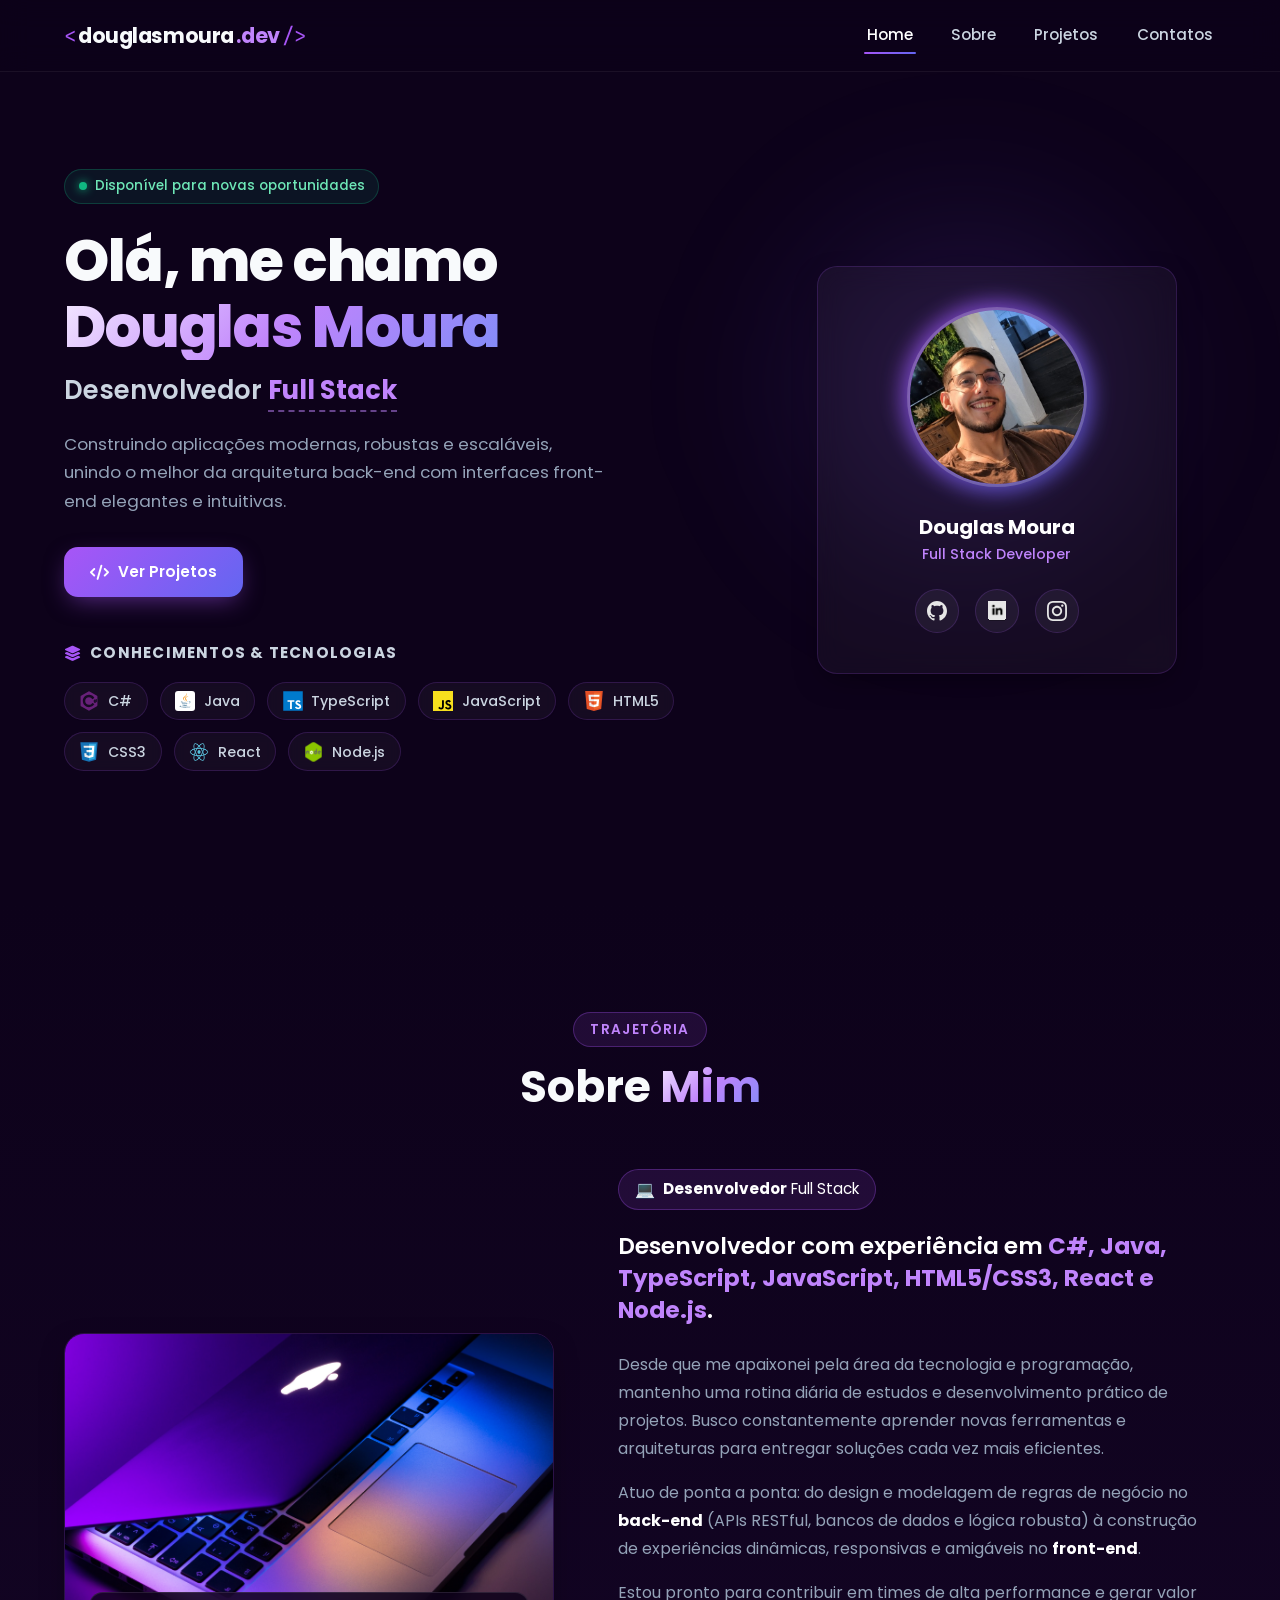
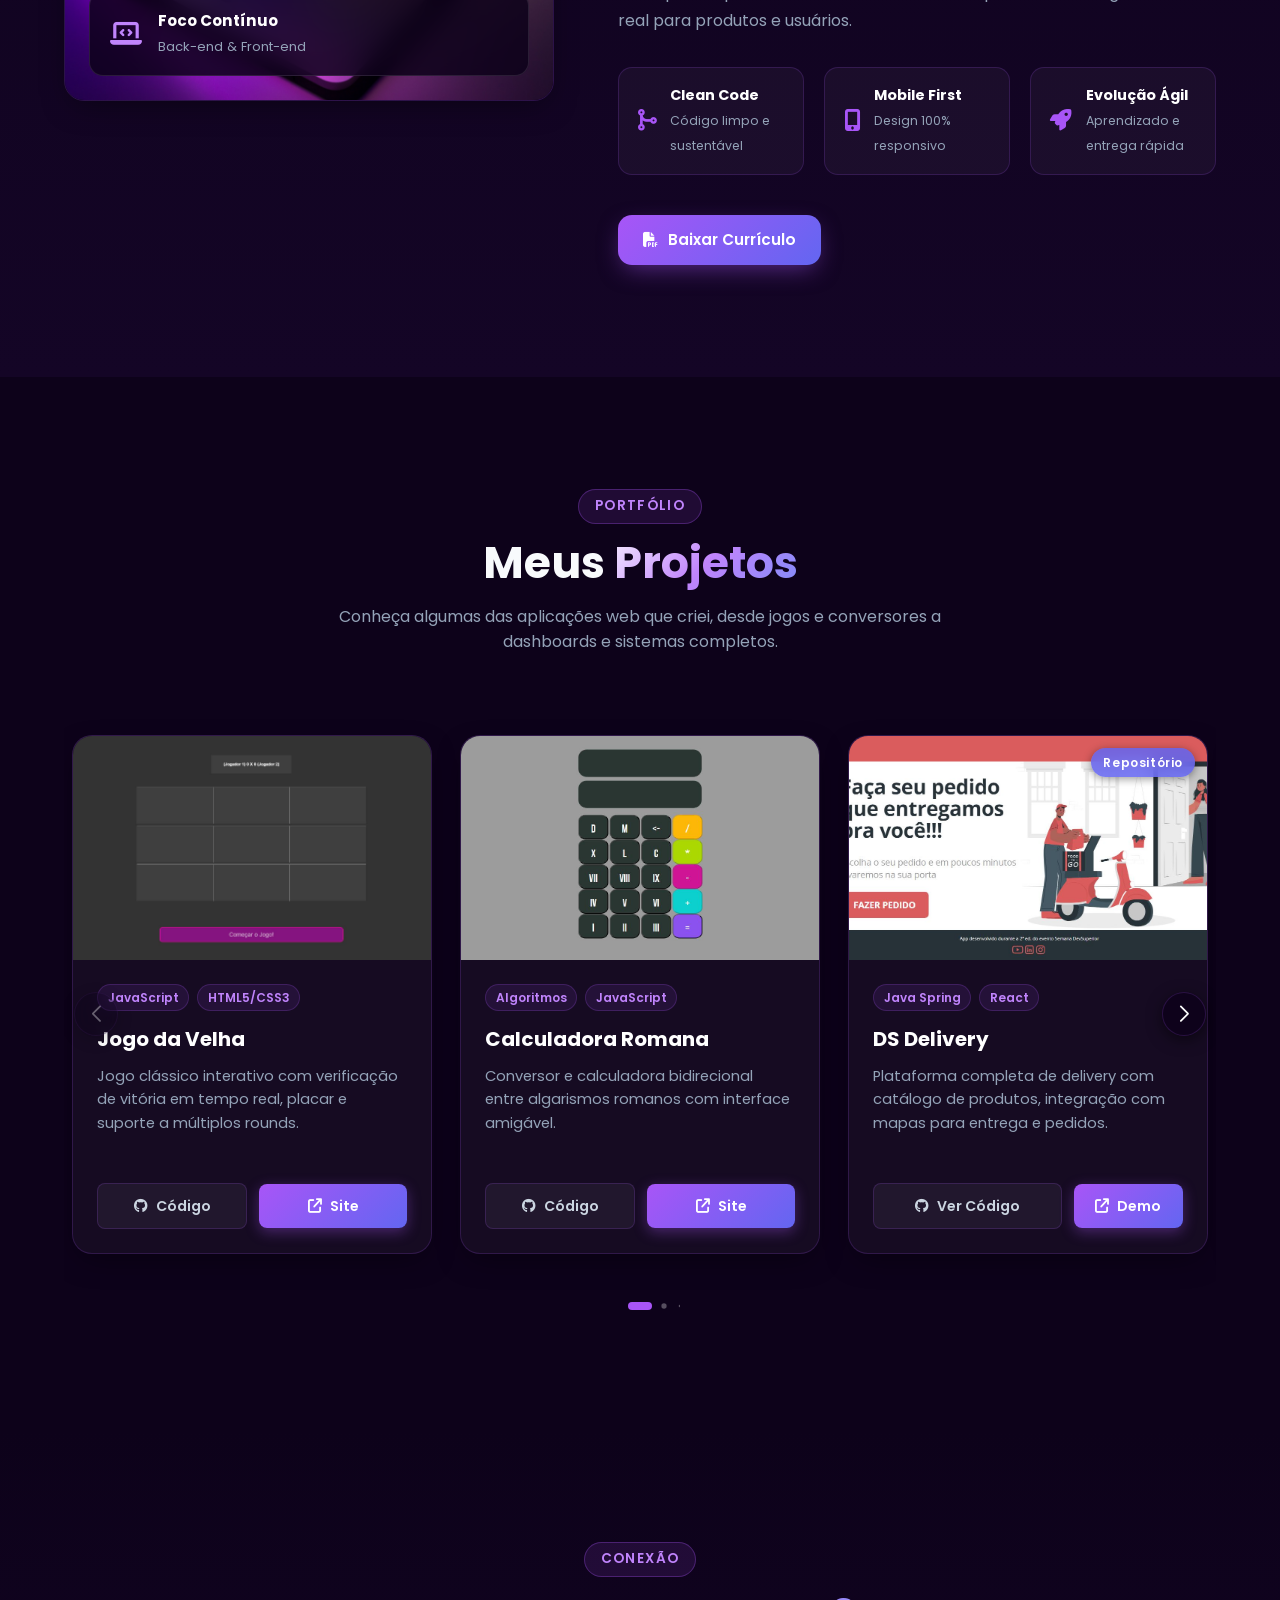
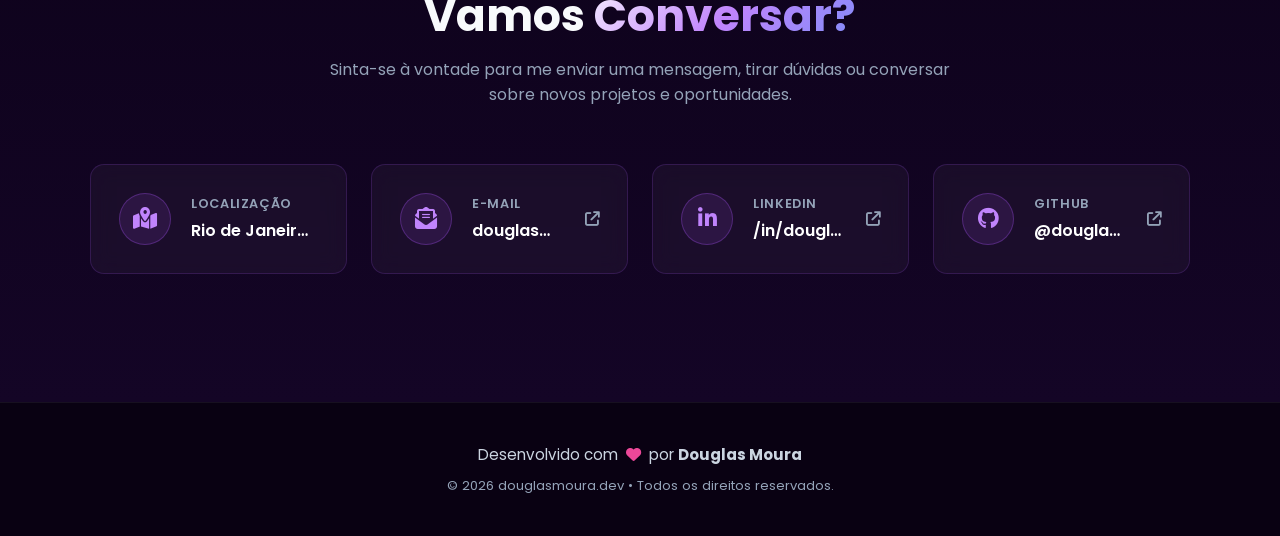
==== commit 60810650: "Atualizando portfólio" ====
--- a/index.html
+++ b/index.html
@@ -93,9 +93,6 @@
                     <div class="hero-actions">
                         <a href="#projects" class="btn btn-primary">
                             <i class="fa-solid fa-code"></i> Ver Projetos
-                        </a>
-                        <a href="public/document/Curriculo-Douglas.pdf" download="Curriculo-Douglas-Moura.pdf" class="btn btn-secondary">
-                            <i class="fa-solid fa-file-arrow-down"></i> Currículo
                         </a>
                     </div>
 
@@ -242,7 +239,7 @@
                         </div>
 
                         <div class="button-cta">
-                            <a href="public/document/Curriculo-Douglas.pdf" download="Curriculo-Douglas-Moura.pdf" class="btn btn-primary" aria-label="Baixar Currículo de Douglas Moura em PDF">
+                            <a href="public/document/curriculo.html" target="_blank" rel="noopener noreferrer" class="btn btn-primary" aria-label="Baixar Currículo de Douglas Moura em PDF">
                                 <i class="fa-solid fa-file-pdf"></i> Baixar Currículo
                             </a>
                         </div>
